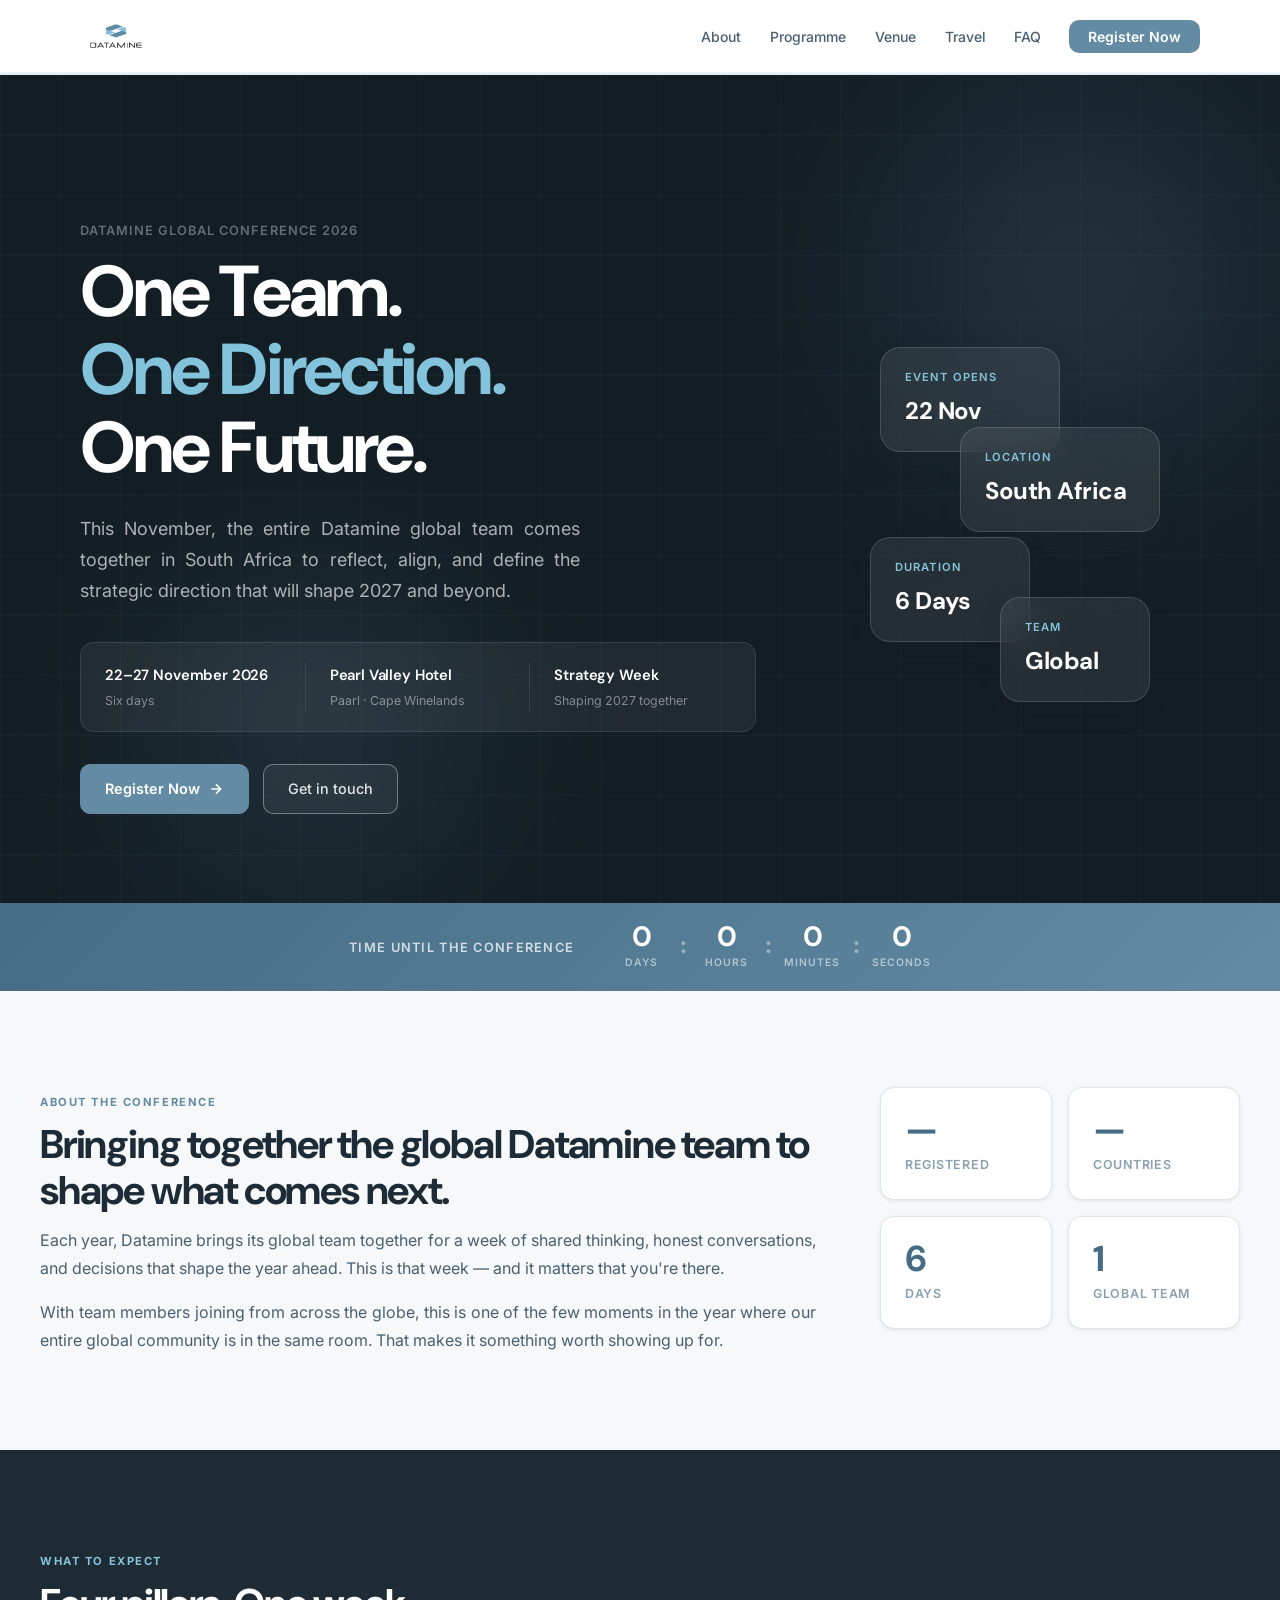
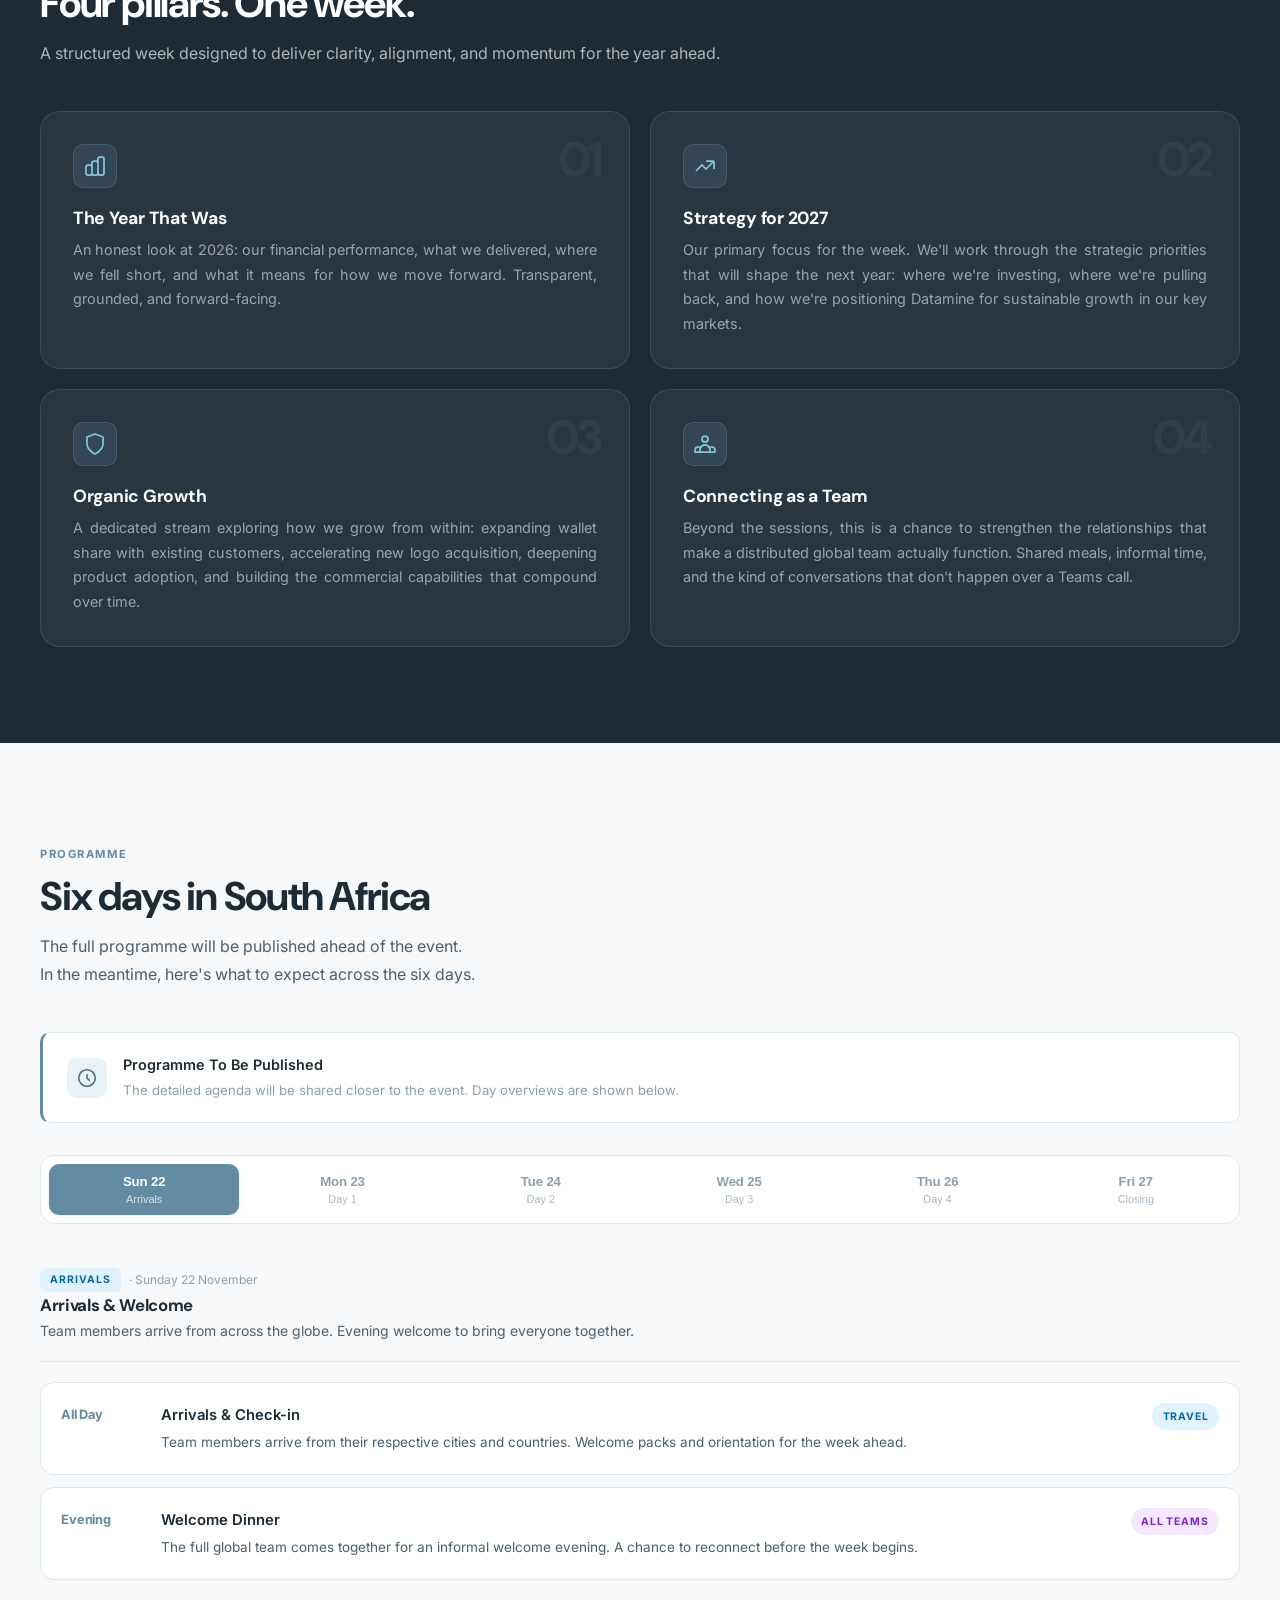
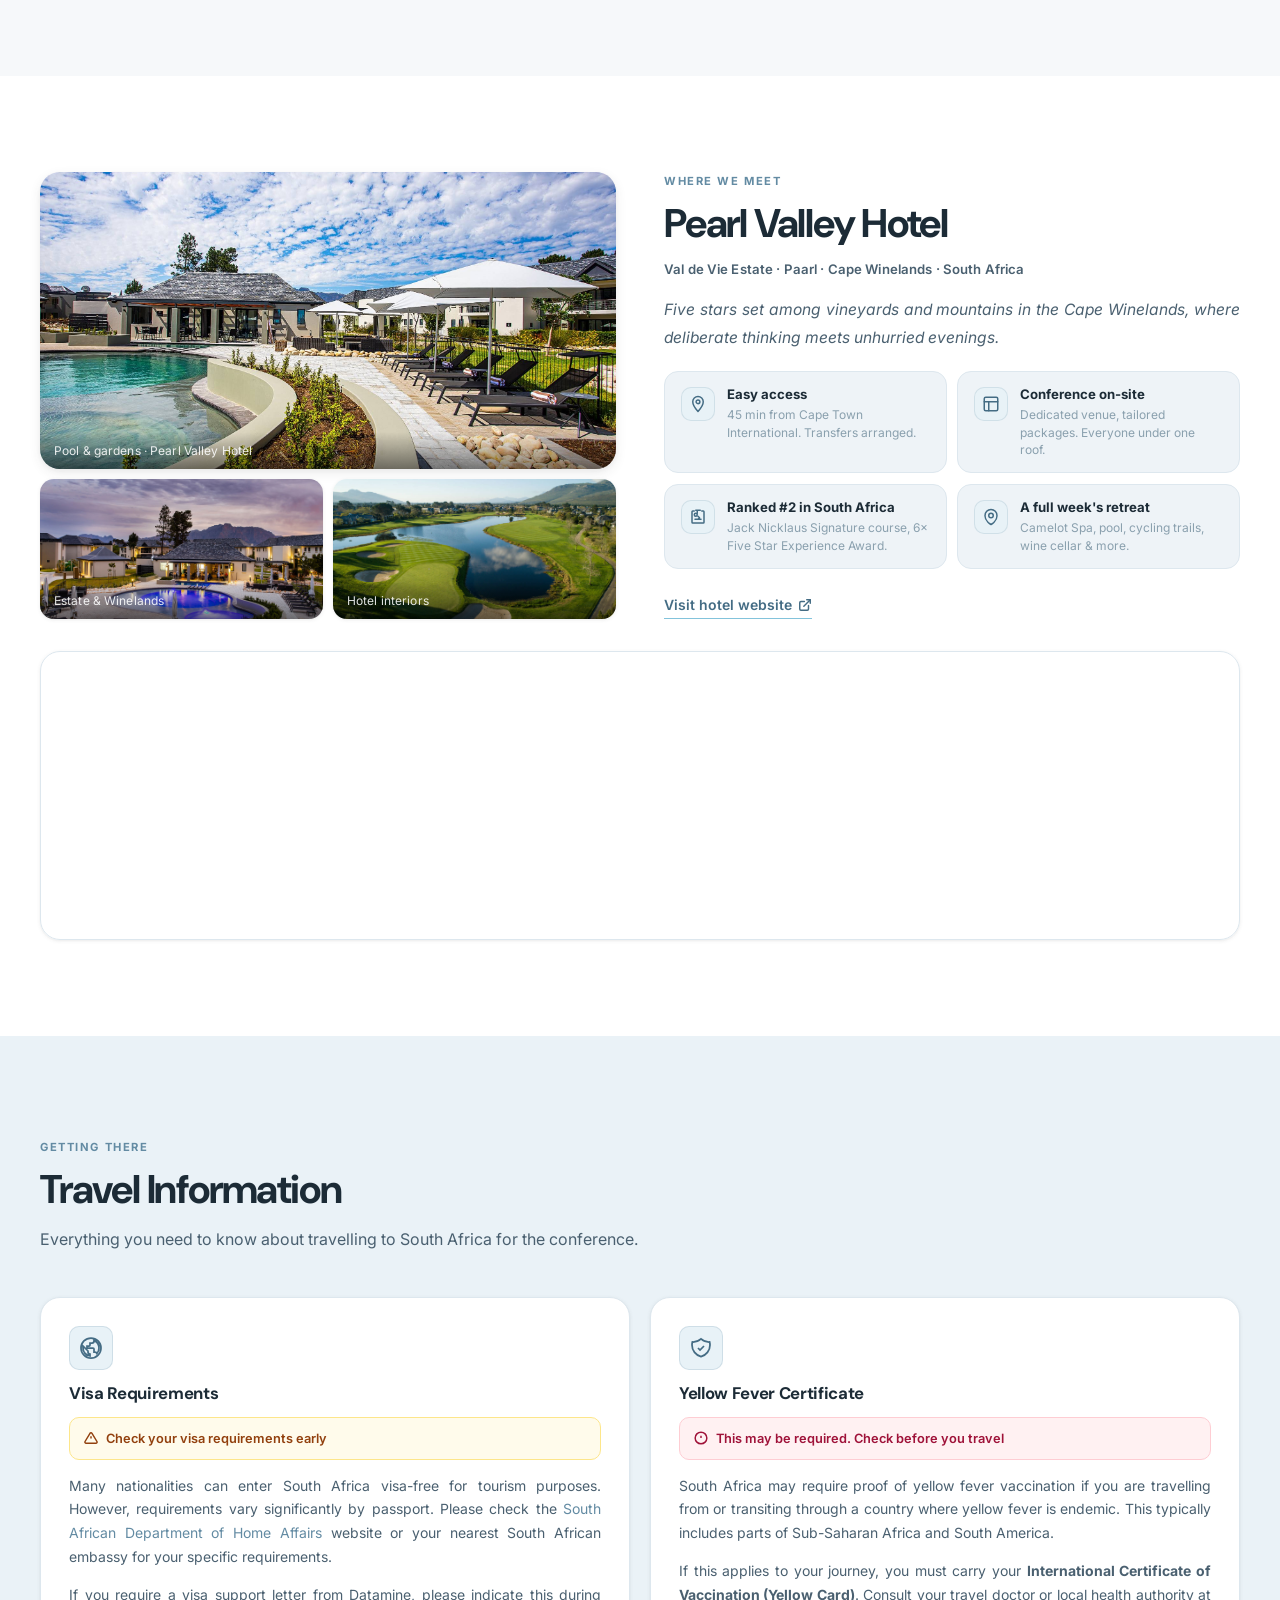
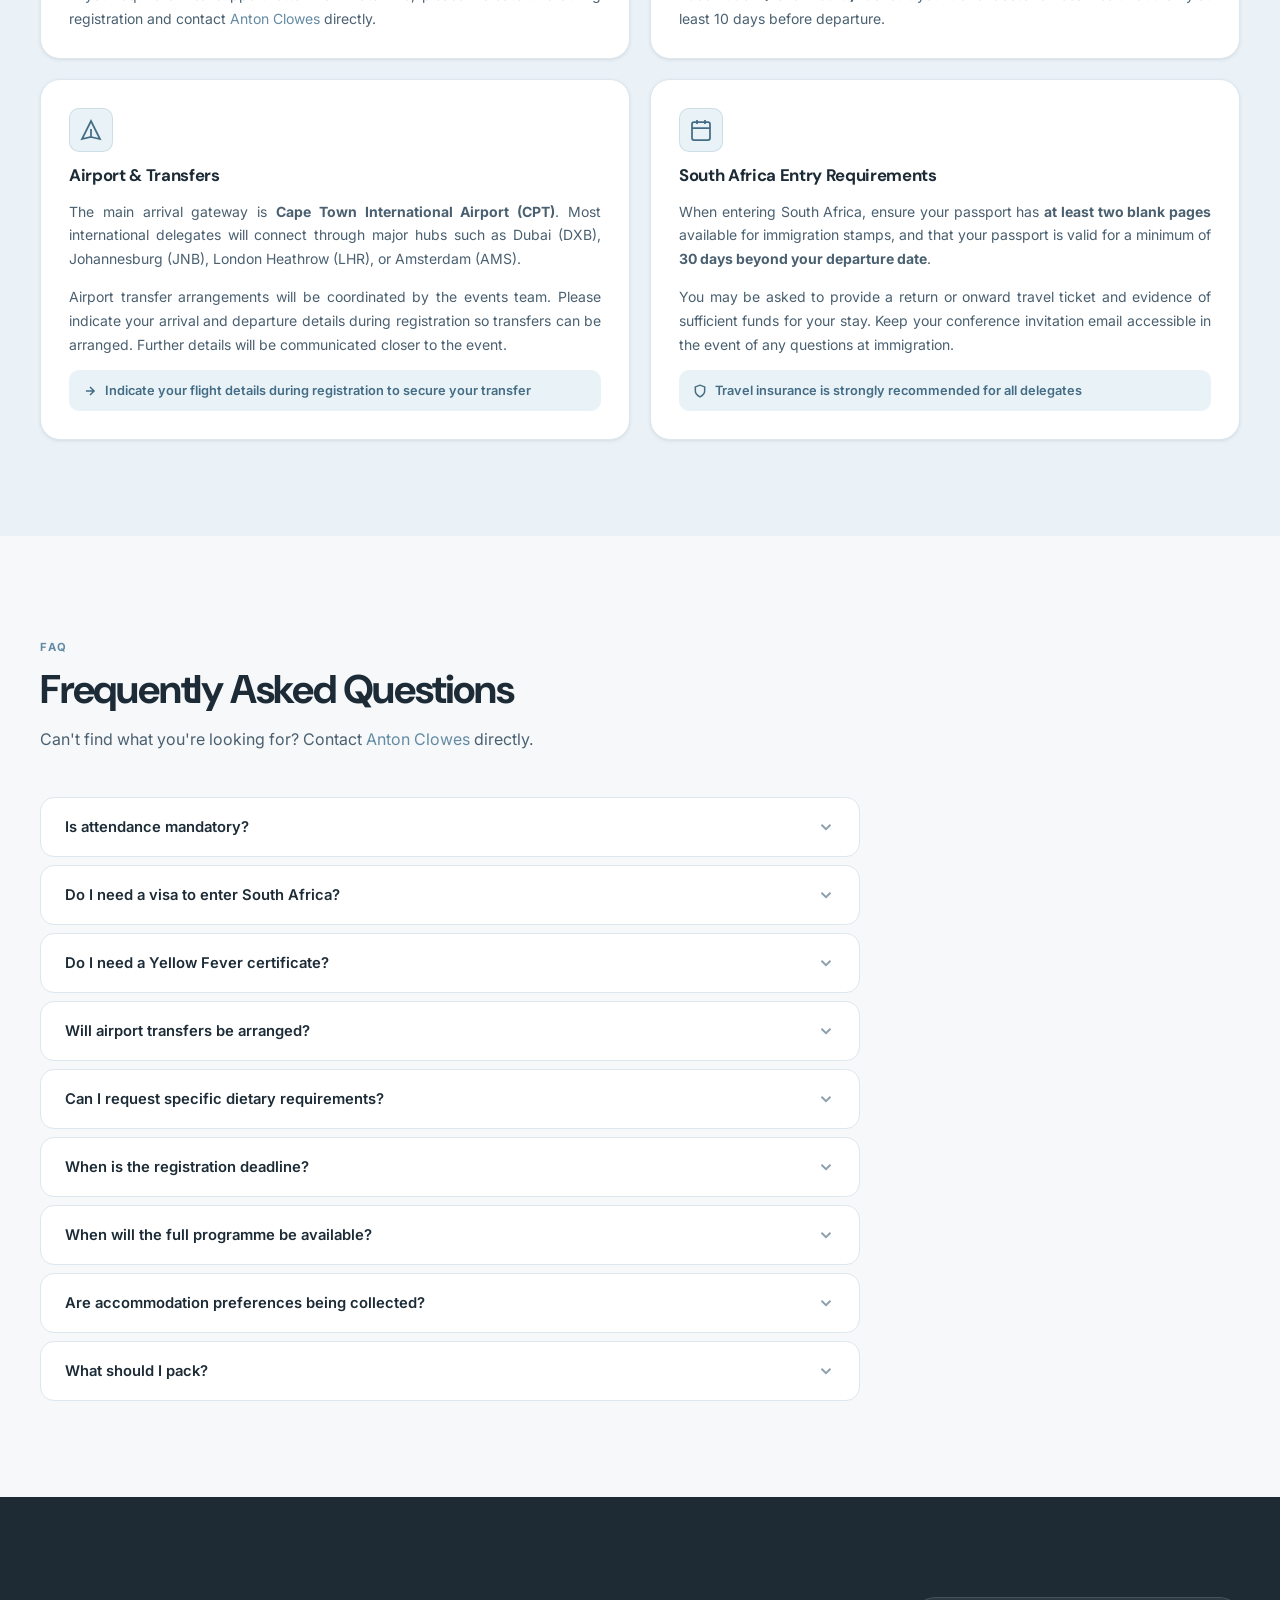
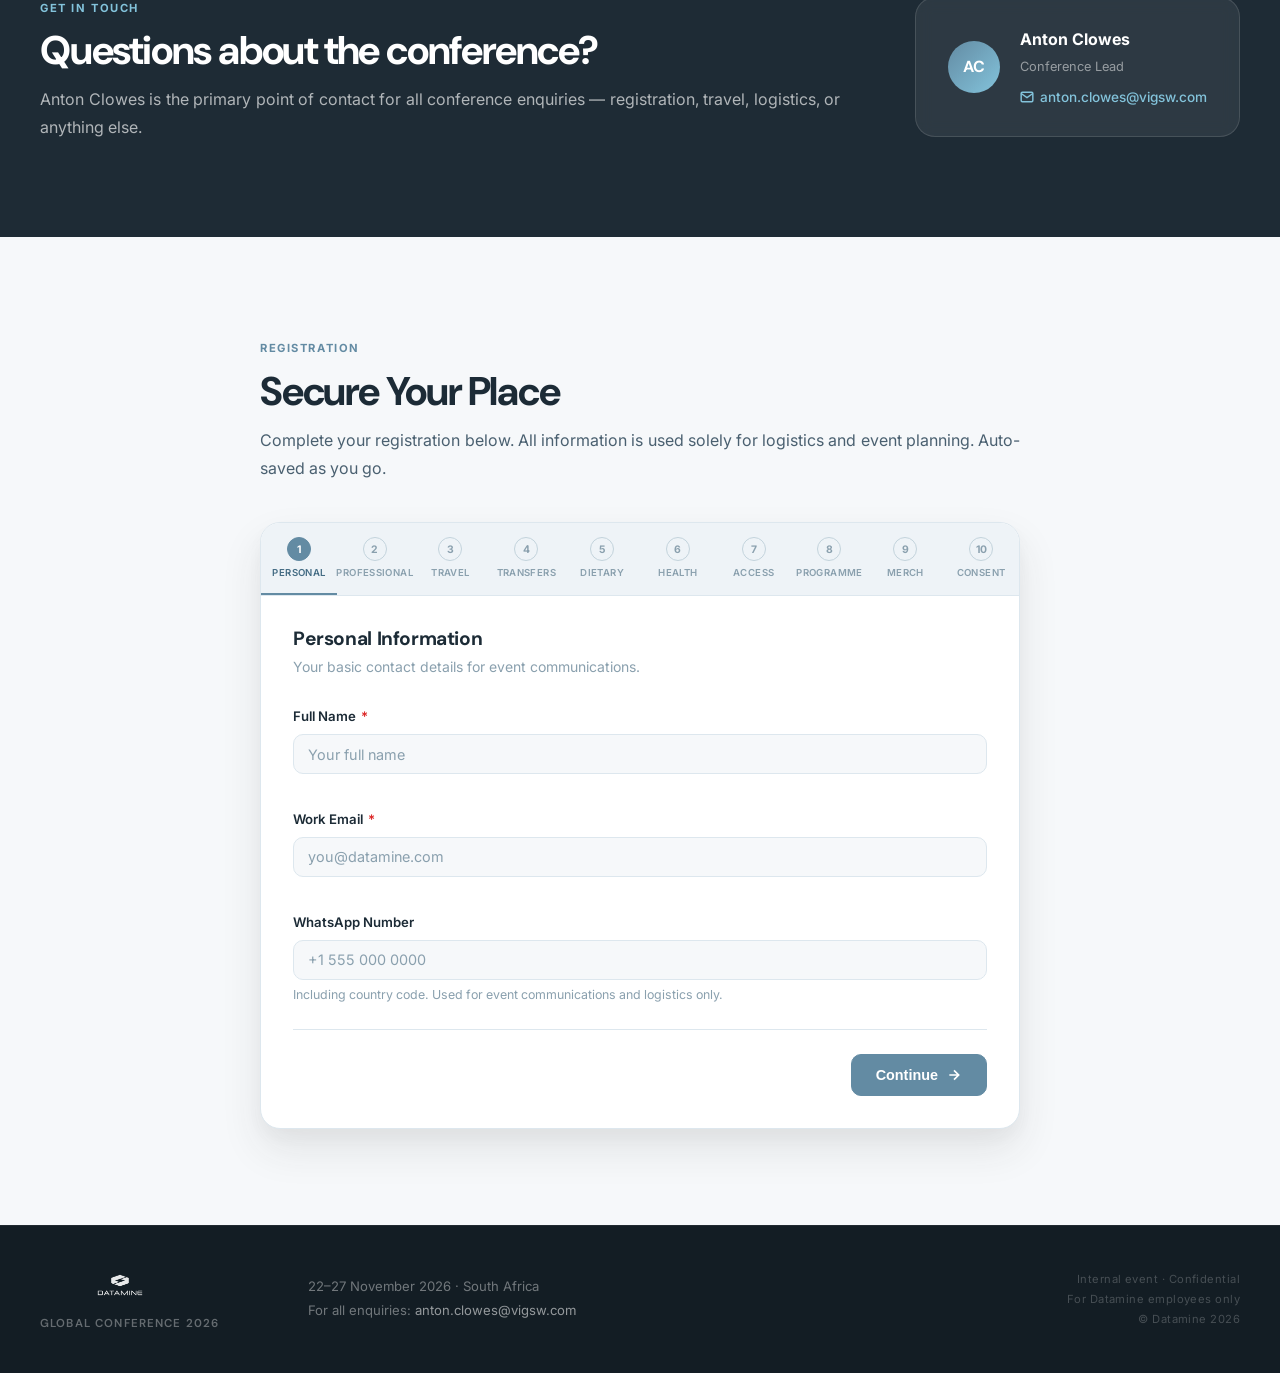
==== index.html @ 6d63bd76 "Update index.html removendo a escrita South Africa do card" ====
<!DOCTYPE html>
<html lang="en">
<head>
  <meta charset="UTF-8">
  <meta name="viewport" content="width=device-width, initial-scale=1.0">
  <meta name="robots" content="noindex, nofollow">
  <meta name="description" content="Datamine Global Conference 2026 — South Africa. 22–27 November 2026. Bringing together the global Datamine team to shape what comes next.">
  <title>Datamine Global Conference 2026</title>

  <!-- Fonts -->
  <link rel="preconnect" href="https://fonts.googleapis.com">
  <link rel="preconnect" href="https://fonts.gstatic.com" crossorigin>
  <link href="https://fonts.googleapis.com/css2?family=Inter:wght@300;400;500;600;700&family=DM+Sans:ital,opsz,wght@0,9..40,300;0,9..40,400;0,9..40,500;0,9..40,600;0,9..40,700;1,9..40,400;1,9..40,700&display=swap" rel="stylesheet">

  <link rel="stylesheet" href="css/styles.css">
</head>
<body>

<!-- ============================================================
     NAVIGATION
     ============================================================ -->
<nav id="main-nav" role="navigation" aria-label="Main navigation">
  <div class="nav-inner">
    <a class="nav-logo" href="#" aria-label="Datamine Global Conference 2026 home">
      <img
        src="images/Datamine-logo.png"
        alt="Datamine"
        class="nav-logo-image"
        onerror="this.src='https://raw.githubusercontent.com/dataminesoftware/datamine-conference/main/images/Datamine-logo.png'; this.onerror=function(){this.style.display='none'; this.nextElementSibling.style.display='flex';};"
      >
      <span class="nav-logo-fallback" aria-hidden="true" style="display:none">Datamine</span>
    </a>

    <button class="nav-mobile-toggle" id="nav-toggle" aria-expanded="false" aria-controls="nav-menu" aria-label="Toggle navigation">
      <span></span><span></span><span></span>
    </button>

    <ul class="nav-links" id="nav-menu" role="list">
      <li><a href="#about" class="nav-link">About</a></li>
      <li><a href="#programme" class="nav-link">Programme</a></li>
      <li><a href="#venue" class="nav-link">Venue</a></li>
      <li><a href="#travel" class="nav-link">Travel</a></li>
      <li><a href="#faq" class="nav-link">FAQ</a></li>
      <li><a href="#register" class="nav-link nav-cta">Register Now</a></li>
    </ul>
  </div>
  <div class="nav-progress" id="nav-progress" aria-hidden="true">
    <div class="nav-progress-bar" id="nav-progress-bar"></div>
  </div>
</nav>


<!-- ============================================================
     HERO
     ============================================================ -->
<section class="hero" aria-labelledby="hero-heading">
  <div class="hero-bg" aria-hidden="true">
    <div class="hero-bg-orb hero-bg-orb-1"></div>
    <div class="hero-bg-orb hero-bg-orb-2"></div>
    <div class="hero-bg-grid" aria-hidden="true"></div>
  </div>

  <div class="hero-inner">
    <div class="hero-content">

      <p class="hero-event-name">Datamine Global Conference 2026</p>

      <h1 id="hero-heading">
        <span class="hero-line-1">One Team.</span>
        <span class="hero-line-2">One Direction.</span>
        <span class="hero-line-3">One Future.</span>
      </h1>

      <p class="hero-sub">This November, the entire Datamine global team comes together in South Africa to reflect, align, and define the strategic direction that will shape 2027 and beyond.</p>

      <div class="hero-meta" role="list" aria-label="Event details">
        <div class="hero-meta-item" role="listitem">
          <strong>22–27 November 2026</strong>
          <span>Six days</span>
        </div>
        <div class="hero-meta-item" role="listitem">
          <strong>Pearl Valley Hotel</strong>
          <span>Paarl · Cape Winelands</span>
        </div>
        <div class="hero-meta-item" role="listitem">
          <strong>Strategy Week</strong>
          <span>Shaping 2027 together</span>
        </div>
      </div>

      <div class="hero-ctas">
        <a href="#register" class="btn-primary">
          Register Now
          <svg width="16" height="16" viewBox="0 0 24 24" fill="none" stroke="currentColor" stroke-width="2.5" aria-hidden="true"><path d="M5 12h14M12 5l7 7-7 7"/></svg>
        </a>
        <a href="mailto:anton.clowes@vigsw.com?subject=Datamine%20Global%20Conference%202026%20%E2%80%94%20Enquiry" class="btn-secondary">
          Get in touch
        </a>
      </div>
    </div>

    <div class="hero-visual" aria-hidden="true">
      <div class="hero-card-stack">
        <div class="hero-card hero-card-1">
          <span class="hero-card-label">Event opens</span>
          <strong>22 Nov</strong>
        </div>
        <div class="hero-card hero-card-2">
          <span class="hero-card-label">Location</span>
          <strong>South Africa</strong>
        </div>
        <div class="hero-card hero-card-3">
          <span class="hero-card-label">Duration</span>
          <strong>6 Days</strong>
        </div>
        <div class="hero-card hero-card-4">
          <span class="hero-card-label">Team</span>
          <strong>Global</strong>
        </div>
      </div>
    </div>
  </div>
</section>


<!-- ============================================================
     COUNTDOWN
     ============================================================ -->
<div class="countdown-bar" aria-label="Countdown to conference">
  <div class="countdown-inner">
    <span class="countdown-label">Time until the Conference</span>
    <div class="countdown-units" role="timer" aria-live="off">
      <div class="countdown-unit">
        <span class="countdown-num" id="cd-days" aria-label="days">--</span>
        <span class="countdown-name">Days</span>
      </div>
      <span class="countdown-sep" aria-hidden="true">:</span>
      <div class="countdown-unit">
        <span class="countdown-num" id="cd-hours" aria-label="hours">--</span>
        <span class="countdown-name">Hours</span>
      </div>
      <span class="countdown-sep" aria-hidden="true">:</span>
      <div class="countdown-unit">
        <span class="countdown-num" id="cd-mins" aria-label="minutes">--</span>
        <span class="countdown-name">Minutes</span>
      </div>
      <span class="countdown-sep" aria-hidden="true">:</span>
      <div class="countdown-unit">
        <span class="countdown-num" id="cd-secs" aria-label="seconds">--</span>
        <span class="countdown-name">Seconds</span>
      </div>
    </div>
  </div>
</div>


<!-- ============================================================
     ABOUT
     ============================================================ -->
<section id="about" aria-labelledby="about-heading">
  <div class="section-inner">
    <div class="about-grid">
      <div class="about-lead">
        <p class="section-eyebrow">About the Conference</p>
        <h2 id="about-heading" class="section-title">Bringing together the global Datamine team to shape what comes next.</h2>
        <p class="section-sub">Each year, Datamine brings its global team together for a week of shared thinking, honest conversations, and decisions that shape the year ahead. This is that week — and it matters that you're there.</p>
        <p class="section-sub" style="margin-top:1rem">With team members joining from across the globe, this is one of the few moments in the year where our entire global community is in the same room. That makes it something worth showing up for.</p>
      </div>
      <div class="about-stats" role="list">
        <div class="about-stat-card" role="listitem">
          <span class="about-stat-num" id="stat-confirmed">—</span>
          <span class="about-stat-label">Registered</span>
        </div>
        <div class="about-stat-card" role="listitem">
          <span class="about-stat-num" id="stat-countries">—</span>
          <span class="about-stat-label">Countries</span>
        </div>
        <div class="about-stat-card" role="listitem">
          <span class="about-stat-num">6</span>
          <span class="about-stat-label">Days</span>
        </div>
        <div class="about-stat-card" role="listitem">
          <span class="about-stat-num">1</span>
          <span class="about-stat-label">Global Team</span>
        </div>
      </div>
    </div>
  </div>
</section>


<!-- ============================================================
     WHAT TO EXPECT — FOUR PILLARS
     ============================================================ -->
<section id="pillars" class="section-dark" aria-labelledby="pillars-heading">
  <div class="section-inner">
    <div class="section-header">
      <p class="section-eyebrow section-eyebrow-light">What to Expect</p>
      <h2 id="pillars-heading" class="section-title section-title-light">Four pillars. One week.</h2>
      <p class="section-sub section-sub-light">A structured week designed to deliver clarity, alignment, and momentum for the year ahead.</p>
    </div>

    <div class="pillars-grid" role="list">

      <div class="pillar-card" role="listitem">
        <div class="pillar-number" aria-hidden="true">01</div>
        <div class="pillar-icon" aria-hidden="true">
          <svg width="24" height="24" viewBox="0 0 24 24" fill="none" stroke="currentColor" stroke-width="1.75"><path d="M9 19v-6a2 2 0 00-2-2H5a2 2 0 00-2 2v6a2 2 0 002 2h2a2 2 0 002-2zm0 0V9a2 2 0 012-2h2a2 2 0 012 2v10m-6 0a2 2 0 002 2h2a2 2 0 002-2m0 0V5a2 2 0 012-2h2a2 2 0 012 2v14a2 2 0 01-2 2h-2a2 2 0 01-2-2z"/></svg>
        </div>
        <h3>The Year That Was</h3>
        <p>An honest look at 2026: our financial performance, what we delivered, where we fell short, and what it means for how we move forward. Transparent, grounded, and forward-facing.</p>
      </div>

      <div class="pillar-card" role="listitem">
        <div class="pillar-number" aria-hidden="true">02</div>
        <div class="pillar-icon" aria-hidden="true">
          <svg width="24" height="24" viewBox="0 0 24 24" fill="none" stroke="currentColor" stroke-width="1.75"><path d="M13 7h8m0 0v8m0-8l-8 8-4-4-6 6"/></svg>
        </div>
        <h3>Strategy for 2027</h3>
        <p>Our primary focus for the week. We'll work through the strategic priorities that will shape the next year: where we're investing, where we're pulling back, and how we're positioning Datamine for sustainable growth in our key markets.</p>
      </div>

      <div class="pillar-card" role="listitem">
        <div class="pillar-number" aria-hidden="true">03</div>
        <div class="pillar-icon" aria-hidden="true">
          <svg width="24" height="24" viewBox="0 0 24 24" fill="none" stroke="currentColor" stroke-width="1.75"><path d="M12 22s8-4 8-10V5l-8-3-8 3v7c0 6 8 10 8 10z"/></svg>
        </div>
        <h3>Organic Growth</h3>
        <p>A dedicated stream exploring how we grow from within: expanding wallet share with existing customers, accelerating new logo acquisition, deepening product adoption, and building the commercial capabilities that compound over time.</p>
      </div>

      <div class="pillar-card" role="listitem">
        <div class="pillar-number" aria-hidden="true">04</div>
        <div class="pillar-icon" aria-hidden="true">
          <svg width="24" height="24" viewBox="0 0 24 24" fill="none" stroke="currentColor" stroke-width="1.75"><path d="M17 20h5v-2a3 3 0 00-5.356-1.857M17 20H7m10 0v-2c0-.656-.126-1.283-.356-1.857M7 20H2v-2a3 3 0 015.356-1.857M7 20v-2c0-.656.126-1.283.356-1.857m0 0a5.002 5.002 0 019.288 0M15 7a3 3 0 11-6 0 3 3 0 016 0z"/></svg>
        </div>
        <h3>Connecting as a Team</h3>
        <p>Beyond the sessions, this is a chance to strengthen the relationships that make a distributed global team actually function. Shared meals, informal time, and the kind of conversations that don't happen over a Teams call.</p>
      </div>

    </div>
  </div>
</section>


<!-- ============================================================
     PROGRAMME
     ============================================================ -->
<section id="programme" aria-labelledby="programme-heading">
  <div class="section-inner">
    <div class="section-header">
      <p class="section-eyebrow">Programme</p>
      <h2 id="programme-heading" class="section-title">Six days in South Africa</h2>
      <p class="section-sub">
The full programme will be published ahead of the event.<br>
In the meantime, here's what to expect across the six days.
</p>
    </div>

    <div class="programme-tbd-banner" role="note" aria-label="Programme status">
      <div class="programme-tbd-icon" aria-hidden="true">
        <svg width="22" height="22" viewBox="0 0 24 24" fill="none" stroke="currentColor" stroke-width="1.75"><path d="M12 8v4l3 3m6-3a9 9 0 11-18 0 9 9 0 0118 0z"/></svg>
      </div>
      <div class="programme-tbd-text">
        <strong>Programme To Be Published</strong>
        <span>The detailed agenda will be shared closer to the event. Day overviews are shown below.</span>
      </div>
    </div>

    <div class="day-tabs" role="tablist" aria-label="Conference days">
      <button class="day-tab active" role="tab" aria-selected="true" aria-controls="day-sun" id="tab-sun" onclick="showDay(event,'sun')">
        <span class="tab-date">Sun 22</span>
        <span class="tab-theme">Arrivals</span>
      </button>
      <button class="day-tab" role="tab" aria-selected="false" aria-controls="day-mon" id="tab-mon" onclick="showDay(event,'mon')">
        <span class="tab-date">Mon 23</span>
        <span class="tab-theme">Day 1</span>
      </button>
      <button class="day-tab" role="tab" aria-selected="false" aria-controls="day-tue" id="tab-tue" onclick="showDay(event,'tue')">
        <span class="tab-date">Tue 24</span>
        <span class="tab-theme">Day 2</span>
      </button>
      <button class="day-tab" role="tab" aria-selected="false" aria-controls="day-wed" id="tab-wed" onclick="showDay(event,'wed')">
        <span class="tab-date">Wed 25</span>
        <span class="tab-theme">Day 3</span>
      </button>
      <button class="day-tab" role="tab" aria-selected="false" aria-controls="day-thu" id="tab-thu" onclick="showDay(event,'thu')">
        <span class="tab-date">Thu 26</span>
        <span class="tab-theme">Day 4</span>
      </button>
      <button class="day-tab" role="tab" aria-selected="false" aria-controls="day-fri" id="tab-fri" onclick="showDay(event,'fri')">
        <span class="tab-date">Fri 27</span>
        <span class="tab-theme">Closing</span>
      </button>
    </div>

    <div id="day-sun" class="day-content active" role="tabpanel" aria-labelledby="tab-sun">
      <div class="day-header">
        <div class="day-header-meta">
          <span class="day-badge day-badge-arrivals">Arrivals</span>
          <span class="day-header-date">· Sunday 22 November</span>
        </div>
        <h3>Arrivals &amp; Welcome</h3>
        <p>Team members arrive from across the globe. Evening welcome to bring everyone together.</p>
      </div>
      <div class="day-placeholder">
        <div class="day-placeholder-item">
          <span class="day-placeholder-time">All Day</span>
          <div class="day-placeholder-content">
            <strong>Arrivals &amp; Check-in</strong>
            <p>Team members arrive from their respective cities and countries. Welcome packs and orientation for the week ahead.</p>
          </div>
          <span class="session-tag tag-logistics">Travel</span>
        </div>
        <div class="day-placeholder-item">
          <span class="day-placeholder-time">Evening</span>
          <div class="day-placeholder-content">
            <strong>Welcome Dinner</strong>
            <p>The full global team comes together for an informal welcome evening. A chance to reconnect before the week begins.</p>
          </div>
          <span class="session-tag tag-social">All Teams</span>
        </div>
      </div>
    </div>

    <div id="day-mon" class="day-content" role="tabpanel" aria-labelledby="tab-mon" hidden>
      <div class="day-header">
        <div class="day-header-meta">
          <span class="day-badge day-badge-programme">Programme</span>
          <span class="day-header-date">· Monday 23 November</span>
        </div>
        <h3>Day 1</h3>
        <p>The conference opens formally. Leadership sets the tone and direction for the week.</p>
      </div>
      <div class="tbd-box">
        <svg width="24" height="24" viewBox="0 0 24 24" fill="none" stroke="currentColor" stroke-width="1.5" aria-hidden="true"><path d="M12 8v4l3 3m6-3a9 9 0 11-18 0 9 9 0 0118 0z"/></svg>
        <p>Programme To Be Published</p>
        <span>The detailed agenda for Day 1 will be shared ahead of the conference.</span>
      </div>
    </div>

    <div id="day-tue" class="day-content" role="tabpanel" aria-labelledby="tab-tue" hidden>
      <div class="day-header">
        <div class="day-header-meta">
          <span class="day-badge day-badge-programme">Programme</span>
          <span class="day-header-date">· Tuesday 24 November</span>
        </div>
        <h3>Day 2</h3>
        <p>Strategic sessions and team working groups. Focused and energised.</p>
      </div>
      <div class="tbd-box">
        <svg width="24" height="24" viewBox="0 0 24 24" fill="none" stroke="currentColor" stroke-width="1.5" aria-hidden="true"><path d="M12 8v4l3 3m6-3a9 9 0 11-18 0 9 9 0 0118 0z"/></svg>
        <p>Programme To Be Published</p>
        <span>The detailed agenda for Day 2 will be shared ahead of the conference.</span>
      </div>
    </div>

    <div id="day-wed" class="day-content" role="tabpanel" aria-labelledby="tab-wed" hidden>
      <div class="day-header">
        <div class="day-header-meta">
          <span class="day-badge day-badge-programme">Programme</span>
          <span class="day-header-date">· Wednesday 25 November</span>
        </div>
        <h3>Day 3</h3>
        <p>Mid-week deep dives and cross-team sessions. Organic growth in focus.</p>
      </div>
      <div class="tbd-box">
        <svg width="24" height="24" viewBox="0 0 24 24" fill="none" stroke="currentColor" stroke-width="1.5" aria-hidden="true"><path d="M12 8v4l3 3m6-3a9 9 0 11-18 0 9 9 0 0118 0z"/></svg>
        <p>Programme To Be Published</p>
        <span>The detailed agenda for Day 3 will be shared ahead of the conference.</span>
      </div>
    </div>

    <div id="day-thu" class="day-content" role="tabpanel" aria-labelledby="tab-thu" hidden>
      <div class="day-header">
        <div class="day-header-meta">
          <span class="day-badge day-badge-programme">Programme</span>
          <span class="day-header-date">· Thursday 26 November</span>
        </div>
        <h3>Day 4</h3>
        <p>Collaborative working sessions. Strategy for 2027 takes shape.</p>
      </div>
      <div class="tbd-box">
        <svg width="24" height="24" viewBox="0 0 24 24" fill="none" stroke="currentColor" stroke-width="1.5" aria-hidden="true"><path d="M12 8v4l3 3m6-3a9 9 0 11-18 0 9 9 0 0118 0z"/></svg>
        <p>Programme To Be Published</p>
        <span>The detailed agenda for Day 4 will be shared ahead of the conference.</span>
      </div>
    </div>

    <div id="day-fri" class="day-content" role="tabpanel" aria-labelledby="tab-fri" hidden>
      <div class="day-header">
        <div class="day-header-meta">
          <span class="day-badge day-badge-closing">Closing</span>
          <span class="day-header-date">· Friday 27 November</span>
        </div>
        <h3>Closing &amp; Departures</h3>
        <p>Closing sessions, reflections, and farewell. The week concludes with clarity and momentum.</p>
      </div>
      <div class="tbd-box">
        <svg width="24" height="24" viewBox="0 0 24 24" fill="none" stroke="currentColor" stroke-width="1.5" aria-hidden="true"><path d="M12 8v4l3 3m6-3a9 9 0 11-18 0 9 9 0 0118 0z"/></svg>
        <p>Programme To Be Published</p>
        <span>The detailed closing agenda and departure logistics will be confirmed ahead of the event.</span>
      </div>
    </div>

  </div>
</section>


<!-- ============================================================
     WHERE WE MEET
     ============================================================ -->
<section id="venue" aria-labelledby="venue-heading">
  <div class="section-inner">
    <div class="venue-layout">

      <!-- Left: Photo grid -->
      <div class="venue-photos">
        <div class="venue-photo-main">
          <img
            src="images/New-pool-at-Pearl-Valley-Hotel-by-Mantis.jpg"
            alt="Pool and gardens at Pearl Valley Hotel"
            onerror="this.src='https://raw.githubusercontent.com/dataminesoftware/datamine-conference/main/images/New-pool-at-Pearl-Valley-Hotel-by-Mantis.jpg'; this.onerror=function(){this.style.background='var(--bg-subtle)';this.removeAttribute('src');};"
          />
          <div class="venue-photo-caption">Pool &amp; gardens · Pearl Valley Hotel</div>
        </div>
        <div class="venue-photo-thumbs">
          <div class="venue-photo-thumb">
            <img
              src="images/14g.jpg"
              alt="Val de Vie Estate vineyards and mountains"
              onerror="this.src='https://raw.githubusercontent.com/dataminesoftware/datamine-conference/main/images/14g.jpg'; this.onerror=function(){this.style.background='var(--bg-subtle)';this.removeAttribute('src');};"
            />
            <div class="venue-photo-caption">Estate &amp; Winelands</div>
          </div>
          <div class="venue-photo-thumb">
            <img
              src="images/pearl-valley-hotel-by-mantis_116825_1280-1280-70-0-0-0.jpg"
              alt="Pearl Valley Hotel interior"
              onerror="this.src='https://raw.githubusercontent.com/dataminesoftware/datamine-conference/main/images/pearl-valley-hotel-by-mantis_116825_1280-1280-70-0-0-0.jpg'; this.onerror=function(){this.style.background='var(--bg-subtle)';this.removeAttribute('src');};"
            />
            <div class="venue-photo-caption">Hotel interiors</div>
          </div>
        </div>
      </div>

      <!-- Right: Info -->
      <div class="venue-info">
        <p class="section-eyebrow">Where We Meet</p>
        <h2 id="venue-heading" class="section-title">Pearl Valley Hotel</h2>
        <p class="venue-address">Val de Vie Estate · Paarl · Cape Winelands · South Africa</p>

        <p class="venue-desc">Five stars set among vineyards and mountains in the Cape Winelands, where deliberate thinking meets unhurried evenings.</p>

        <div class="venue-stat-grid">
          <div class="venue-stat">
            <div class="venue-stat-icon" aria-hidden="true">
              <svg width="18" height="18" viewBox="0 0 24 24" fill="none" stroke="currentColor" stroke-width="2" stroke-linecap="round" stroke-linejoin="round"><path d="M12 2C8.13 2 5 5.13 5 9c0 5.25 7 13 7 13s7-7.75 7-13c0-3.87-3.13-7-7-7zm0 9.5a2.5 2.5 0 1 1 0-5 2.5 2.5 0 0 1 0 5z"/></svg>
            </div>
            <div>
              <div class="venue-stat-title">Easy access</div>
              <div class="venue-stat-sub">45 min from Cape Town International. Transfers arranged.</div>
            </div>
          </div>
          <div class="venue-stat">
            <div class="venue-stat-icon" aria-hidden="true">
              <svg width="18" height="18" viewBox="0 0 24 24" fill="none" stroke="currentColor" stroke-width="2" stroke-linecap="round" stroke-linejoin="round"><rect x="3" y="3" width="18" height="18" rx="2"/><path d="M3 9h18M9 21V9"/></svg>
            </div>
            <div>
              <div class="venue-stat-title">Conference on-site</div>
              <div class="venue-stat-sub">Dedicated venue, tailored packages. Everyone under one roof.</div>
            </div>
          </div>
          <div class="venue-stat">
            <div class="venue-stat-icon" aria-hidden="true">
              <svg width="18" height="18" viewBox="0 0 24 24" fill="none" stroke="currentColor" stroke-width="2" stroke-linecap="round" stroke-linejoin="round"><circle cx="9" cy="9" r="2"/><path d="M17 4h2a1 1 0 0 1 1 1v14a1 1 0 0 1-1 1H5a1 1 0 0 1-1-1V5a1 1 0 0 1 1-1h2m4-1v4M9 3h6"/><path d="M12 15l2-2-2-2M8 15h8"/></svg>
            </div>
            <div>
              <div class="venue-stat-title">Ranked #2 in South Africa</div>
              <div class="venue-stat-sub">Jack Nicklaus Signature course, 6× Five Star Experience Award.</div>
            </div>
          </div>
          <div class="venue-stat">
            <div class="venue-stat-icon" aria-hidden="true">
              <svg width="18" height="18" viewBox="0 0 24 24" fill="none" stroke="currentColor" stroke-width="2" stroke-linecap="round" stroke-linejoin="round"><path d="M12 22s-8-4.5-8-11.8A8 8 0 0 1 12 2a8 8 0 0 1 8 8.2c0 7.3-8 11.8-8 11.8z"/><circle cx="12" cy="10" r="3"/></svg>
            </div>
            <div>
              <div class="venue-stat-title">A full week's retreat</div>
              <div class="venue-stat-sub">Camelot Spa, pool, cycling trails, wine cellar &amp; more.</div>
            </div>
          </div>
        </div>

        <div class="venue-footer">
          <a href="https://pearlvalleyhotel.com" target="_blank" rel="noopener" class="venue-link">
            Visit hotel website
            <svg width="14" height="14" viewBox="0 0 24 24" fill="none" stroke="currentColor" stroke-width="2.5" stroke-linecap="round" stroke-linejoin="round" aria-hidden="true"><path d="M18 13v6a2 2 0 0 1-2 2H5a2 2 0 0 1-2-2V8a2 2 0 0 1 2-2h6"/><polyline points="15 3 21 3 21 9"/><line x1="10" y1="14" x2="21" y2="3"/></svg>
          </a>
        </div>
      </div>

    </div>

    <!-- Map embed — Pearl Valley Hotel (-33.8222616, 18.9863186) -->
    <div class="venue-map-wrap">
      <iframe
        title="Pearl Valley Hotel location map"
        src="https://www.google.com/maps/embed?pb=!1m18!1m12!1m3!1d3309.854!2d18.9837437!3d-33.8222616!2m3!1f0!2f0!3f0!3m2!1i1024!2i768!4f13.1!3m3!1m2!1s0x1dcdaf5cbe05008f%3A0x77bf8922a60df7c9!2sPearl%20Valley%20Hotel!5e0!3m2!1sen!2sza!4v1718150000000!5m2!1sen!2sza"
        width="100%"
        height="280"
        style="border:0;"
        allowfullscreen=""
        loading="lazy"
        referrerpolicy="no-referrer-when-downgrade"
      ></iframe>
    </div>

  </div>
</section>


<!-- ============================================================
     TRAVEL INFORMATION
     ============================================================ -->
<section id="travel" class="section-tinted" aria-labelledby="travel-heading">
  <div class="section-inner">
    <div class="section-header">
      <p class="section-eyebrow">Getting There</p>
      <h2 id="travel-heading" class="section-title">Travel Information</h2>
      <p class="section-sub">Everything you need to know about travelling to South Africa for the conference.</p>
    </div>

    <div class="travel-grid" role="list">

      <div class="travel-card" role="listitem">
        <div class="travel-card-icon" aria-hidden="true">
          <svg width="24" height="24" viewBox="0 0 24 24" fill="none" stroke="currentColor" stroke-width="1.75"><path d="M12 2C6.48 2 2 6.48 2 12s4.48 10 10 10 10-4.48 10-10S17.52 2 12 2zm-1 17.93c-3.95-.49-7-3.85-7-7.93 0-.62.08-1.21.21-1.79L9 15v1c0 1.1.9 2 2 2v1.93zm6.9-2.54c-.26-.81-1-1.39-1.9-1.39h-1v-3c0-.55-.45-1-1-1H8v-2h2c.55 0 1-.45 1-1V7h2c1.1 0 2-.9 2-2v-.41c2.93 1.19 5 4.06 5 7.41 0 2.08-.8 3.97-2.1 5.39z"/></svg>
        </div>
        <h3>Visa Requirements</h3>
        <div class="travel-card-notice travel-card-notice-warning">
          <svg width="14" height="14" viewBox="0 0 24 24" fill="none" stroke="currentColor" stroke-width="2.5" aria-hidden="true"><path d="M10.29 3.86L1.82 18a2 2 0 001.71 3h16.94a2 2 0 001.71-3L13.71 3.86a2 2 0 00-3.42 0z"/><line x1="12" y1="9" x2="12" y2="13"/><line x1="12" y1="17" x2="12.01" y2="17"/></svg>
          Check your visa requirements early
        </div>
        <p>Many nationalities can enter South Africa visa-free for tourism purposes. However, requirements vary significantly by passport. Please check the <a href="https://www.dha.gov.za" target="_blank" rel="noopener">South African Department of Home Affairs</a> website or your nearest South African embassy for your specific requirements.</p>
        <p>If you require a visa support letter from Datamine, please indicate this during registration and contact <a href="mailto:anton.clowes@vigsw.com">Anton Clowes</a> directly.</p>
      </div>

      <div class="travel-card" role="listitem">
        <div class="travel-card-icon" aria-hidden="true">
          <svg width="24" height="24" viewBox="0 0 24 24" fill="none" stroke="currentColor" stroke-width="1.75"><path d="M9 12l2 2 4-4m5.618-4.016A11.955 11.955 0 0112 2.944a11.955 11.955 0 01-8.618 3.04A12.02 12.02 0 003 9c0 5.591 3.824 10.29 9 11.622 5.176-1.332 9-6.03 9-11.622 0-1.042-.133-2.052-.382-3.016z"/></svg>
        </div>
        <h3>Yellow Fever Certificate</h3>
        <div class="travel-card-notice travel-card-notice-important">
          <svg width="14" height="14" viewBox="0 0 24 24" fill="none" stroke="currentColor" stroke-width="2.5" aria-hidden="true"><circle cx="12" cy="12" r="10"/><line x1="12" y1="8" x2="12" y2="12"/><line x1="12" y1="16" x2="12.01" y2="16"/></svg>
          This may be required. Check before you travel
        </div>
        <p>South Africa may require proof of yellow fever vaccination if you are travelling from or transiting through a country where yellow fever is endemic. This typically includes parts of Sub-Saharan Africa and South America.</p>
        <p>If this applies to your journey, you must carry your <strong>International Certificate of Vaccination (Yellow Card)</strong>. Consult your travel doctor or local health authority at least 10 days before departure.</p>
      </div>

      <div class="travel-card" role="listitem">
        <div class="travel-card-icon" aria-hidden="true">
          <svg width="24" height="24" viewBox="0 0 24 24" fill="none" stroke="currentColor" stroke-width="1.75"><path d="M12 19l9 2-9-18-9 18 9-2zm0 0v-8"/></svg>
        </div>
        <h3>Airport &amp; Transfers</h3>
        <p>The main arrival gateway is <strong>Cape Town International Airport (CPT)</strong>. Most international delegates will connect through major hubs such as Dubai (DXB), Johannesburg (JNB), London Heathrow (LHR), or Amsterdam (AMS).</p>
        <p>Airport transfer arrangements will be coordinated by the events team. Please indicate your arrival and departure details during registration so transfers can be arranged. Further details will be communicated closer to the event.</p>
        <div class="travel-card-highlight">
          <svg width="14" height="14" viewBox="0 0 24 24" fill="none" stroke="currentColor" stroke-width="2.5" aria-hidden="true"><path d="M5 12h14M12 5l7 7-7 7"/></svg>
          Indicate your flight details during registration to secure your transfer
        </div>
      </div>

      <div class="travel-card" role="listitem">
        <div class="travel-card-icon" aria-hidden="true">
          <svg width="24" height="24" viewBox="0 0 24 24" fill="none" stroke="currentColor" stroke-width="1.75"><rect x="3" y="4" width="18" height="18" rx="2"/><path d="M16 2v4M8 2v4M3 10h18"/></svg>
        </div>
        <h3>South Africa Entry Requirements</h3>
        <p>When entering South Africa, ensure your passport has <strong>at least two blank pages</strong> available for immigration stamps, and that your passport is valid for a minimum of <strong>30 days beyond your departure date</strong>.</p>
        <p>You may be asked to provide a return or onward travel ticket and evidence of sufficient funds for your stay. Keep your conference invitation email accessible in the event of any questions at immigration.</p>
        <div class="travel-card-highlight">
          <svg width="14" height="14" viewBox="0 0 24 24" fill="none" stroke="currentColor" stroke-width="2.5" aria-hidden="true"><path d="M12 22s8-4 8-10V5l-8-3-8 3v7c0 6 8 10 8 10z"/></svg>
          Travel insurance is strongly recommended for all delegates
        </div>
      </div>

    </div>
  </div>
</section>


<!-- ============================================================
     FAQ
     ============================================================ -->
<section id="faq" aria-labelledby="faq-heading">
  <div class="section-inner">
    <div class="section-header">
      <p class="section-eyebrow">FAQ</p>
      <h2 id="faq-heading" class="section-title">Frequently Asked Questions</h2>
      <p class="section-sub">Can't find what you're looking for? Contact <a href="mailto:anton.clowes@vigsw.com">Anton Clowes</a> directly.</p>
    </div>

    <div class="faq-list" role="list">

      <div class="faq-item" role="listitem">
        <button class="faq-question" aria-expanded="false" onclick="toggleFaq(this)">
          Is attendance mandatory?
          <svg class="faq-chevron" width="18" height="18" viewBox="0 0 24 24" fill="none" stroke="currentColor" stroke-width="2.5" aria-hidden="true"><path d="M6 9l6 6 6-6"/></svg>
        </button>
        <div class="faq-answer" hidden>
          <p>If you have received an invitation to the Datamine Global Conference 2026, attendance is expected unless previously discussed and agreed with your manager. This is one of the most significant team events of the year, and the value of the week comes from the full global team being present together. If you have a specific situation that may prevent attendance, please speak with your manager at the earliest opportunity.</p>
        </div>
      </div>

      <div class="faq-item" role="listitem">
        <button class="faq-question" aria-expanded="false" onclick="toggleFaq(this)">
          Do I need a visa to enter South Africa?
          <svg class="faq-chevron" width="18" height="18" viewBox="0 0 24 24" fill="none" stroke="currentColor" stroke-width="2.5" aria-hidden="true"><path d="M6 9l6 6 6-6"/></svg>
        </button>
        <div class="faq-answer" hidden>
          <p>Visa requirements depend on your nationality. Many passports (including most EU, UK, US, Australian, Canadian, and New Zealand passports) allow visa-free entry to South Africa for short stays. However, you must check this independently based on your specific passport and circumstances. Visit the <a href="https://www.dha.gov.za" target="_blank" rel="noopener">South African Department of Home Affairs website</a> or contact your nearest South African embassy or consulate. If you need a visa support letter from Datamine, indicate this during registration and contact Anton Clowes.</p>
        </div>
      </div>

      <div class="faq-item" role="listitem">
        <button class="faq-question" aria-expanded="false" onclick="toggleFaq(this)">
          Do I need a Yellow Fever certificate?
          <svg class="faq-chevron" width="18" height="18" viewBox="0 0 24 24" fill="none" stroke="currentColor" stroke-width="2.5" aria-hidden="true"><path d="M6 9l6 6 6-6"/></svg>
        </button>
        <div class="faq-answer" hidden>
          <p>South Africa requires proof of yellow fever vaccination if you are arriving from or transiting through a country on the yellow fever endemic list. This typically includes parts of Sub-Saharan Africa and Central/South America. If this applies to your routing, you must carry your International Certificate of Vaccination (the "Yellow Card") and it must be valid. Consult your travel doctor or local health authority well in advance of travel, ideally at least 10–14 days before your departure.</p>
        </div>
      </div>

      <div class="faq-item" role="listitem">
        <button class="faq-question" aria-expanded="false" onclick="toggleFaq(this)">
          Will airport transfers be arranged?
          <svg class="faq-chevron" width="18" height="18" viewBox="0 0 24 24" fill="none" stroke="currentColor" stroke-width="2.5" aria-hidden="true"><path d="M6 9l6 6 6-6"/></svg>
        </button>
        <div class="faq-answer" hidden>
          <p>Yes. Airport transfer arrangements will be coordinated by the events team. You will be asked to provide your arrival and departure flight details during registration. The events team will consolidate this information and communicate transfer arrangements closer to the event. If your plans change after registering, please update your details or contact Anton Clowes directly.</p>
        </div>
      </div>

      <div class="faq-item" role="listitem">
        <button class="faq-question" aria-expanded="false" onclick="toggleFaq(this)">
          Can I request specific dietary requirements?
          <svg class="faq-chevron" width="18" height="18" viewBox="0 0 24 24" fill="none" stroke="currentColor" stroke-width="2.5" aria-hidden="true"><path d="M6 9l6 6 6-6"/></svg>
        </button>
        <div class="faq-answer" hidden>
          <p>Yes. The registration form includes a section for dietary requirements, food allergies, and any additional notes for the catering team. Please be as specific as possible. This information will be shared directly with the event catering team to ensure your needs are fully accommodated throughout the week, including all meals and evening events.</p>
        </div>
      </div>

      <div class="faq-item" role="listitem">
        <button class="faq-question" aria-expanded="false" onclick="toggleFaq(this)">
          When is the registration deadline?
          <svg class="faq-chevron" width="18" height="18" viewBox="0 0 24 24" fill="none" stroke="currentColor" stroke-width="2.5" aria-hidden="true"><path d="M6 9l6 6 6-6"/></svg>
        </button>
        <div class="faq-answer" hidden>
          <p>A registration deadline will be communicated by the events team. We strongly encourage all delegates to register as early as possible so that logistics, catering, and transfers can be planned effectively. Early registration also helps the events team identify and resolve any travel challenges (such as visa requirements) with adequate lead time.</p>
        </div>
      </div>

      <div class="faq-item" role="listitem">
        <button class="faq-question" aria-expanded="false" onclick="toggleFaq(this)">
          When will the full programme be available?
          <svg class="faq-chevron" width="18" height="18" viewBox="0 0 24 24" fill="none" stroke="currentColor" stroke-width="2.5" aria-hidden="true"><path d="M6 9l6 6 6-6"/></svg>
        </button>
        <div class="faq-answer" hidden>
          <p>The conference agenda has not yet been finalised. The full programme will be published on this page and communicated to all registered delegates when it is ready. This website will be updated as information becomes available, so please check back regularly. If you have questions about the programme content, contact Anton Clowes.</p>
        </div>
      </div>

      <div class="faq-item" role="listitem">
        <button class="faq-question" aria-expanded="false" onclick="toggleFaq(this)">
          Are accommodation preferences being collected?
          <svg class="faq-chevron" width="18" height="18" viewBox="0 0 24 24" fill="none" stroke="currentColor" stroke-width="2.5" aria-hidden="true"><path d="M6 9l6 6 6-6"/></svg>
        </button>
        <div class="faq-answer" hidden>
          <p>No. Accommodation has been arranged centrally for all delegates and will not be collected through the registration form. Room assignments will be communicated by the events team. Please do not contact the venue directly regarding accommodation.</p>
        </div>
      </div>

      <div class="faq-item" role="listitem">
        <button class="faq-question" aria-expanded="false" onclick="toggleFaq(this)">
          What should I pack?
          <svg class="faq-chevron" width="18" height="18" viewBox="0 0 24 24" fill="none" stroke="currentColor" stroke-width="2.5" aria-hidden="true"><path d="M6 9l6 6 6-6"/></svg>
        </button>
        <div class="faq-answer" hidden>
          <p>South Africa in late November is late spring in the Southern Hemisphere. Expect warm, sunny weather with daytime temperatures typically between 20–28°C. Smart casual attire is appropriate for conference sessions. Evening events may be slightly smarter. Sunscreen and comfortable footwear are recommended. Conference merchandise (t-shirt) will be distributed on arrival, so please indicate your size during registration.</p>
        </div>
      </div>

    </div>
  </div>
</section>


<!-- ============================================================
     CONTACT
     ============================================================ -->
<section id="contact" class="section-dark" aria-labelledby="contact-heading">
  <div class="section-inner">
    <div class="contact-inner">
      <div class="contact-left">
        <p class="section-eyebrow section-eyebrow-light">Get in Touch</p>
        <h2 id="contact-heading" class="section-title section-title-light">Questions about the conference?</h2>
        <p class="section-sub section-sub-light">Anton Clowes is the primary point of contact for all conference enquiries — registration, travel, logistics, or anything else.</p>
      </div>
      <div class="contact-card">
        <div class="contact-card-avatar" aria-hidden="true">AC</div>
        <div class="contact-card-info">
          <strong>Anton Clowes</strong>
          <span>Conference Lead</span>
          <a href="mailto:anton.clowes@vigsw.com" class="contact-card-email">
            <svg width="14" height="14" viewBox="0 0 24 24" fill="none" stroke="currentColor" stroke-width="2.5" aria-hidden="true"><path d="M4 4h16c1.1 0 2 .9 2 2v12c0 1.1-.9 2-2 2H4c-1.1 0-2-.9-2-2V6c0-1.1.9-2 2-2z"/><polyline points="22,6 12,13 2,6"/></svg>
            anton.clowes@vigsw.com
          </a>
        </div>
      </div>
    </div>
  </div>
</section>


<!-- ============================================================
     REGISTRATION
     ============================================================ -->
<section id="register" aria-labelledby="register-heading">
  <div class="section-inner">
    <div class="register-wrap">

      <div class="register-header">
        <p class="section-eyebrow">Registration</p>
        <h2 id="register-heading" class="section-title">Secure Your Place</h2>
        <p class="section-sub">Complete your registration below. All information is used solely for logistics and event planning. Auto-saved as you go.</p>
      </div>

      <div class="reg-form-wrap" id="reg-form-wrap">

        <!-- STEP INDICATOR -->
        <nav class="form-steps" aria-label="Registration form progress">
          <div class="form-step-item active" data-step="1">
            <span class="form-step-dot" aria-hidden="true">1</span>
            <span class="step-label">Personal</span>
          </div>
          <div class="form-step-item" data-step="2">
            <span class="form-step-dot" aria-hidden="true">2</span>
            <span class="step-label">Professional</span>
          </div>
          <div class="form-step-item" data-step="3">
            <span class="form-step-dot" aria-hidden="true">3</span>
            <span class="step-label">Travel</span>
          </div>
          <div class="form-step-item" data-step="4">
            <span class="form-step-dot" aria-hidden="true">4</span>
            <span class="step-label">Transfers</span>
          </div>
          <div class="form-step-item" data-step="5">
            <span class="form-step-dot" aria-hidden="true">5</span>
            <span class="step-label">Dietary</span>
          </div>
          <div class="form-step-item" data-step="6">
            <span class="form-step-dot" aria-hidden="true">6</span>
            <span class="step-label">Health</span>
          </div>
          <div class="form-step-item" data-step="7">
            <span class="form-step-dot" aria-hidden="true">7</span>
            <span class="step-label">Access</span>
          </div>
          <div class="form-step-item" data-step="8">
            <span class="form-step-dot" aria-hidden="true">8</span>
            <span class="step-label">Programme</span>
          </div>
          <div class="form-step-item" data-step="9">
            <span class="form-step-dot" aria-hidden="true">9</span>
            <span class="step-label">Merch</span>
          </div>
          <div class="form-step-item" data-step="10">
            <span class="form-step-dot" aria-hidden="true">10</span>
            <span class="step-label">Consent</span>
          </div>
        </nav>

        <!-- STEP 1: Personal Information -->
        <div id="form-step-1" class="form-step-panel" role="form" aria-labelledby="step1-heading">
          <h3 class="form-step-heading" id="step1-heading">Personal Information</h3>
          <p class="form-step-desc">Your basic contact details for event communications.</p>
          <div class="form-grid">
            <div class="form-group full">
              <label class="form-label" for="f-fullname">Full Name <span class="required" aria-label="required">*</span></label>
              <input class="form-input" type="text" id="f-fullname" name="fullName" placeholder="Your full name" autocomplete="name" required>
              <span class="form-error" id="err-fullname" role="alert"></span>
            </div>
            <div class="form-group full">
              <label class="form-label" for="f-email">Work Email <span class="required" aria-label="required">*</span></label>
              <input class="form-input" type="email" id="f-email" name="email" placeholder="you@datamine.com" autocomplete="email" required>
              <span class="form-error" id="err-email" role="alert"></span>
            </div>
            <div class="form-group full">
              <label class="form-label" for="f-whatsapp">WhatsApp Number</label>
              <input class="form-input" type="tel" id="f-whatsapp" name="whatsappNumber" placeholder="+1 555 000 0000" autocomplete="tel" inputmode="tel" pattern="[+\d\s\-().]{7,20}" oninput="this.value=this.value.replace(/[^\d\s+\-().]/g,'')">
              <span class="form-hint">Including country code. Used for event communications and logistics only.</span>
            </div>
          </div>
          <div class="form-nav">
            <div></div>
            <button type="button" class="btn-primary" onclick="nextStep(1)">
              Continue
              <svg width="16" height="16" viewBox="0 0 24 24" fill="none" stroke="currentColor" stroke-width="2.5" aria-hidden="true"><path d="M5 12h14M12 5l7 7-7 7"/></svg>
            </button>
          </div>
        </div>

        <!-- STEP 2: Professional Information -->
        <div id="form-step-2" class="form-step-panel" role="form" aria-labelledby="step2-heading" hidden>
          <h3 class="form-step-heading" id="step2-heading">Professional Information</h3>
          <p class="form-step-desc">Your role and where you sit in the organisation.</p>
          <div class="form-grid">
            <div class="form-group full">
              <label class="form-label" for="f-jobtitle">Job Title <span class="required" aria-label="required">*</span></label>
              <input class="form-input" type="text" id="f-jobtitle" name="jobTitle" placeholder="e.g. Senior Software Engineer" required>
              <span class="form-error" id="err-jobtitle" role="alert"></span>
            </div>
            <div class="form-group full">
              <label class="form-label" for="f-businessunit">Business Unit / Region <span class="required" aria-label="required">*</span></label>
              <input class="form-input" type="text" id="f-businessunit" name="businessUnit" placeholder="e.g. APAC, Mining Solutions, R&D" required>
              <span class="form-error" id="err-businessunit" role="alert"></span>
            </div>
            <div class="form-group">
              <label class="form-label" for="f-officelocation">Office Location</label>
              <input class="form-input" type="text" id="f-officelocation" name="officeLocation" placeholder="e.g. Perth, Brisbane, London">
            </div>
            <div class="form-group">
              <label class="form-label" for="f-officecountry">Office Country</label>
              <div class="country-wrap" id="wrap-officecountry">
                <input class="form-input" type="text" id="f-officecountry" name="officeCountry"
                  placeholder="Type to search…" autocomplete="off" role="combobox"
                  aria-expanded="false" aria-controls="list-officecountry" aria-autocomplete="list"
                  oninput="countryFilter(this)" onfocus="countryFilter(this)" onblur="countryBlur(this)" onkeydown="countryKey(event,this)">
                <ul class="country-list" id="list-officecountry" role="listbox" hidden></ul>
              </div>
            </div>
          </div>
          <div class="form-nav">
            <button type="button" class="btn-ghost" onclick="prevStep(2)">
              <svg width="16" height="16" viewBox="0 0 24 24" fill="none" stroke="currentColor" stroke-width="2.5" aria-hidden="true"><path d="M19 12H5M12 19l-7-7 7-7"/></svg>
              Back
            </button>
            <button type="button" class="btn-primary" onclick="nextStep(2)">
              Continue
              <svg width="16" height="16" viewBox="0 0 24 24" fill="none" stroke="currentColor" stroke-width="2.5" aria-hidden="true"><path d="M5 12h14M12 5l7 7-7 7"/></svg>
            </button>
          </div>
        </div>

        <!-- STEP 3: Travel Information -->
        <div id="form-step-3" class="form-step-panel" role="form" aria-labelledby="step3-heading" hidden>
          <h3 class="form-step-heading" id="step3-heading">Travel Information</h3>
          <p class="form-step-desc">Your travel details for logistics coordination.</p>
          <div class="form-grid">
            <div class="form-group">
              <label class="form-label" for="f-residencecountry">Country of Residence <span class="required" aria-label="required">*</span></label>
              <div class="country-wrap" id="wrap-residencecountry">
                <input class="form-input" type="text" id="f-residencecountry" name="countryOfResidence"
                  placeholder="Type to search…" autocomplete="off" role="combobox"
                  aria-expanded="false" aria-controls="list-residencecountry" aria-autocomplete="list"
                  oninput="countryFilter(this)" onfocus="countryFilter(this)" onblur="countryBlur(this)" onkeydown="countryKey(event,this)"
                  required>
                <ul class="country-list" id="list-residencecountry" role="listbox" hidden></ul>
              </div>
              <span class="form-error" id="err-residencecountry" role="alert"></span>
            </div>
            <div class="form-group">
              <label class="form-label" for="f-departurecity">Departure City <span class="required" aria-label="required">*</span></label>
              <input class="form-input" type="text" id="f-departurecity" name="departureCity" placeholder="e.g. Perth, London, Santiago" required>
              <span class="form-error" id="err-departurecity" role="alert"></span>
            </div>
            <div class="form-group">
              <label class="form-label" for="f-visarequired">Will you require a visa to enter South Africa?</label>
              <select class="form-select" id="f-visarequired" name="visaRequired">
                <option value="">Select…</option>
                <option value="no">No — my passport allows visa-free entry</option>
                <option value="yes">Yes — I need a visa</option>
                <option value="unsure">Unsure — I need to check</option>
                <option value="support-needed">Yes — and I need a support letter from Datamine</option>
              </select>
            </div>
            <div class="form-group">
              <label class="form-label" for="f-yellowfever">Yellow Fever certificate required for your route?</label>
              <select class="form-select" id="f-yellowfever" name="yellowFeverRequired">
                <option value="">Select…</option>
                <option value="no">No — not applicable to my route</option>
                <option value="yes-have">Yes — and I have a valid certificate</option>
                <option value="yes-need">Yes — I need to arrange this</option>
                <option value="unsure">Unsure — I need to check</option>
              </select>
            </div>
            <div class="form-group">
              <label class="form-label" for="f-arrivaldate">Arrival Date <span class="required" aria-label="required">*</span></label>
<input
  class="form-input"
  type="date"
  id="f-arrivaldate"
  name="arrivalDate"
  min="2026-11-01"
  max="2026-11-27"
  value="2026-11-22"
  required>
              <span class="form-error" id="err-arrivaldate" role="alert"></span>
            </div>
            <div class="form-group">
              <label class="form-label" for="f-arrivaltime">Arrival Time (local South Africa) <span class="required" aria-label="required">*</span></label>
              <input class="form-input" type="time" id="f-arrivaltime" name="arrivalTime" required>
              <span class="form-error" id="err-arrivaltime" role="alert"></span>
            </div>
            <div class="form-group">
              <label class="form-label" for="f-departuredate">Departure Date <span class="required" aria-label="required">*</span></label>
<input
  class="form-input"
  type="date"
  id="f-departuredate"
  name="departureDate"
  min="2026-11-22"
  max="2026-11-30"
  value="2026-11-27"
  required>
              <span class="form-error" id="err-departuredate" role="alert"></span>
            </div>
            <div class="form-group">
              <label class="form-label" for="f-departuretime">Departure Time (local South Africa) <span class="required" aria-label="required">*</span></label>
              <input class="form-input" type="time" id="f-departuretime" name="departureTime" required>
              <span class="form-error" id="err-departuretime" role="alert"></span>
            </div>
          </div>
          <div class="form-nav">
            <button type="button" class="btn-ghost" onclick="prevStep(3)">
              <svg width="16" height="16" viewBox="0 0 24 24" fill="none" stroke="currentColor" stroke-width="2.5" aria-hidden="true"><path d="M19 12H5M12 19l-7-7 7-7"/></svg>
              Back
            </button>
            <button type="button" class="btn-primary" onclick="nextStep(3)">
              Continue
              <svg width="16" height="16" viewBox="0 0 24 24" fill="none" stroke="currentColor" stroke-width="2.5" aria-hidden="true"><path d="M5 12h14M12 5l7 7-7 7"/></svg>
            </button>
          </div>
        </div>

        <!-- STEP 4: Transfers -->
        <div id="form-step-4" class="form-step-panel" role="form" aria-labelledby="step4-heading" hidden>
          <h3 class="form-step-heading" id="step4-heading">Airport Transfers</h3>
          <p class="form-step-desc">Let us know if you need transfers to and from the airport.</p>
          <div class="form-grid">
            <div class="form-group full">
              <label class="form-label" for="f-transferarrival">Arrival Transfer Required <span class="required" aria-label="required">*</span></label>
              <select class="form-select" id="f-transferarrival" name="airportTransferArrival" required>
                <option value="">Select…</option>
                <option value="yes">Yes — I need a transfer from the airport on arrival</option>
                <option value="no">No — I will arrange my own transport</option>
                <option value="unsure">Unsure — please contact me</option>
              </select>
              <span class="form-error" id="err-transferarrival" role="alert"></span>
            </div>
            <div class="form-group full">
              <label class="form-label" for="f-transferdeparture">Departure Transfer Required <span class="required" aria-label="required">*</span></label>
              <select class="form-select" id="f-transferdeparture" name="airportTransferDeparture" required>
                <option value="">Select…</option>
                <option value="yes">Yes — I need a transfer to the airport on departure</option>
                <option value="no">No — I will arrange my own transport</option>
                <option value="unsure">Unsure — please contact me</option>
              </select>
              <span class="form-error" id="err-transferdeparture" role="alert"></span>
            </div>
          </div>
          <div class="form-nav">
            <button type="button" class="btn-ghost" onclick="prevStep(4)">
              <svg width="16" height="16" viewBox="0 0 24 24" fill="none" stroke="currentColor" stroke-width="2.5" aria-hidden="true"><path d="M19 12H5M12 19l-7-7 7-7"/></svg>
              Back
            </button>
            <button type="button" class="btn-primary" onclick="nextStep(4)">
              Continue
              <svg width="16" height="16" viewBox="0 0 24 24" fill="none" stroke="currentColor" stroke-width="2.5" aria-hidden="true"><path d="M5 12h14M12 5l7 7-7 7"/></svg>
            </button>
          </div>
        </div>

        <!-- STEP 5: Dietary Requirements -->
        <div id="form-step-5" class="form-step-panel" role="form" aria-labelledby="step5-heading" hidden>
          <h3 class="form-step-heading" id="step5-heading">Dietary Requirements</h3>
          <p class="form-step-desc">Help us ensure all meals and catering are right for you.</p>
          <div class="form-grid">
            <div class="form-group full">
              <label class="form-label" for="f-dietary">Dietary Restrictions</label>
              <input class="form-input" type="text" id="f-dietary" name="dietaryRestrictions" placeholder="e.g. Vegetarian, Vegan, Halal, Kosher, Gluten-free — or 'None'">
            </div>
            <div class="form-group full">
              <label class="form-label" for="f-allergies">Food Allergies</label>
              <input class="form-input" type="text" id="f-allergies" name="foodAllergies" placeholder="e.g. Nuts, Shellfish, Dairy, Eggs — or 'None'">
              <span class="form-hint">Please list all allergies. This information is taken seriously and shared with catering.</span>
            </div>
            <div class="form-group full">
              <label class="form-label" for="f-dietarynotes">Additional Dietary Notes</label>
              <textarea class="form-textarea" id="f-dietarynotes" name="dietaryNotes" placeholder="Anything else the catering team should know…" rows="3"></textarea>
            </div>
          </div>
          <div class="form-nav">
            <button type="button" class="btn-ghost" onclick="prevStep(5)">
              <svg width="16" height="16" viewBox="0 0 24 24" fill="none" stroke="currentColor" stroke-width="2.5" aria-hidden="true"><path d="M19 12H5M12 19l-7-7 7-7"/></svg>
              Back
            </button>
            <button type="button" class="btn-primary" onclick="nextStep(5)">
              Continue
              <svg width="16" height="16" viewBox="0 0 24 24" fill="none" stroke="currentColor" stroke-width="2.5" aria-hidden="true"><path d="M5 12h14M12 5l7 7-7 7"/></svg>
            </button>
          </div>
        </div>

        <!-- STEP 6: Health & Emergency -->
        <div id="form-step-6" class="form-step-panel" role="form" aria-labelledby="step6-heading" hidden>
          <h3 class="form-step-heading" id="step6-heading">Health &amp; Emergency Contact</h3>
          <p class="form-step-desc">This information is treated with full confidentiality and used only in the event of an emergency.</p>
          <div class="form-grid">
            <div class="form-group full">
              <label class="form-label" for="f-medical">Medical Conditions</label>
              <textarea class="form-textarea" id="f-medical" name="medicalConditions" placeholder="Any conditions the events team should be aware of — or 'None'" rows="2"></textarea>
            </div>
            <div class="form-group full">
              <label class="form-label" for="f-medications">Medications</label>
              <input class="form-input" type="text" id="f-medications" name="medications" placeholder="Any medications you carry regularly — or 'None'">
            </div>
            <div class="form-group full">
              <label class="form-label">Do you carry an EpiPen? <span class="required" aria-label="required">*</span></label>
              <div class="radio-group" role="radiogroup">
                <label class="radio-label">
                  <input type="radio" name="carriesEpipen" value="yes"> Yes
                </label>
                <label class="radio-label">
                  <input type="radio" name="carriesEpipen" value="no"> No
                </label>
              </div>
              <span class="form-error" id="err-epipen" role="alert"></span>
            </div>
            <div class="form-group">
              <label class="form-label" for="f-emergencyname">Emergency Contact Name <span class="required" aria-label="required">*</span></label>
              <input class="form-input" type="text" id="f-emergencyname" name="emergencyContactName" placeholder="Full name" required>
              <span class="form-error" id="err-emergencyname" role="alert"></span>
            </div>
            <div class="form-group">
              <label class="form-label" for="f-emergencyrelation">Relationship <span class="required" aria-label="required">*</span></label>
              <input class="form-input" type="text" id="f-emergencyrelation" name="emergencyContactRelationship" placeholder="e.g. Spouse, Parent, Sibling" required>
              <span class="form-error" id="err-emergencyrelation" role="alert"></span>
            </div>
            <div class="form-group full">
              <label class="form-label" for="f-emergencyphone">Emergency Contact Phone <span class="required" aria-label="required">*</span></label>
              <input class="form-input" type="tel" id="f-emergencyphone" name="emergencyContactPhone" placeholder="+1 555 000 0000 (include country code)" autocomplete="tel" inputmode="tel" pattern="[+\d\s\-().]{7,20}" oninput="this.value=this.value.replace(/[^\d\s+\-().]/g,'')" required>
              <span class="form-error" id="err-emergencyphone" role="alert"></span>
            </div>
            <div class="form-group full">
              <label class="form-label">Travel Insurance Confirmed? <span class="required" aria-label="required">*</span></label>
              <div class="radio-group" role="radiogroup">
                <label class="radio-label">
                  <input type="radio" name="travelInsurance" value="yes"> Yes — I have travel insurance for this trip
                </label>
                <label class="radio-label">
                  <input type="radio" name="travelInsurance" value="arranging"> Not yet — I'm arranging it
                </label>
                <label class="radio-label">
                  <input type="radio" name="travelInsurance" value="no"> No
                </label>
              </div>
              <span class="form-hint" style="margin-top:0.4rem;display:block">Travel insurance is strongly recommended for all delegates travelling internationally.</span>
              <span class="form-error" id="err-travelinsurance" role="alert"></span>
            </div>
          </div>
          <div class="form-nav">
            <button type="button" class="btn-ghost" onclick="prevStep(6)">
              <svg width="16" height="16" viewBox="0 0 24 24" fill="none" stroke="currentColor" stroke-width="2.5" aria-hidden="true"><path d="M19 12H5M12 19l-7-7 7-7"/></svg>
              Back
            </button>
            <button type="button" class="btn-primary" onclick="nextStep(6)">
              Continue
              <svg width="16" height="16" viewBox="0 0 24 24" fill="none" stroke="currentColor" stroke-width="2.5" aria-hidden="true"><path d="M5 12h14M12 5l7 7-7 7"/></svg>
            </button>
          </div>
        </div>

        <!-- STEP 7: Accessibility -->
        <div id="form-step-7" class="form-step-panel" role="form" aria-labelledby="step7-heading" hidden>
          <h3 class="form-step-heading" id="step7-heading">Accessibility</h3>
          <p class="form-step-desc">Help us ensure the conference is fully accessible for everyone.</p>
          <div class="form-grid">
            <div class="form-group full">
              <label class="form-label" for="f-mobility">Mobility Requirements</label>
              <textarea class="form-textarea" id="f-mobility" name="mobilityRequirements" placeholder="Any mobility needs we should accommodate — or 'None'" rows="2"></textarea>
            </div>
            <div class="form-group full">
              <label class="form-label" for="f-accessibility">Other Accessibility Requirements</label>
              <textarea class="form-textarea" id="f-accessibility" name="accessibilityRequirements" placeholder="Visual, hearing, or any other accessibility needs — or 'None'" rows="2"></textarea>
              <span class="form-hint">All information is handled confidentially and used solely to ensure your needs are met at the event.</span>
            </div>
          </div>
          <div class="form-nav">
            <button type="button" class="btn-ghost" onclick="prevStep(7)">
              <svg width="16" height="16" viewBox="0 0 24 24" fill="none" stroke="currentColor" stroke-width="2.5" aria-hidden="true"><path d="M19 12H5M12 19l-7-7 7-7"/></svg>
              Back
            </button>
            <button type="button" class="btn-primary" onclick="nextStep(7)">
              Continue
              <svg width="16" height="16" viewBox="0 0 24 24" fill="none" stroke="currentColor" stroke-width="2.5" aria-hidden="true"><path d="M5 12h14M12 5l7 7-7 7"/></svg>
            </button>
          </div>
        </div>

        <!-- STEP 8: Programme Preferences -->
        <div id="form-step-8" class="form-step-panel" role="form" aria-labelledby="step8-heading" hidden>
          <h3 class="form-step-heading" id="step8-heading">Programme Preferences</h3>
          <p class="form-step-desc">Share what you're most interested in to help us tailor the programme experience.</p>
          <div class="form-grid">
            <div class="form-group full">
              <label class="form-label" for="f-preferredtopics">Preferred Topics</label>
              <textarea class="form-textarea" id="f-preferredtopics" name="preferredTopics" placeholder="What topics, sessions, or themes are you most interested in? Any areas you'd like the programme to address? Share as much or as little as you'd like…" rows="5"></textarea>
              <span class="form-hint">Free-form — there are no wrong answers. This helps the programme team understand what matters to the team.</span>
            </div>
          </div>
          <div class="form-nav">
            <button type="button" class="btn-ghost" onclick="prevStep(8)">
              <svg width="16" height="16" viewBox="0 0 24 24" fill="none" stroke="currentColor" stroke-width="2.5" aria-hidden="true"><path d="M19 12H5M12 19l-7-7 7-7"/></svg>
              Back
            </button>
            <button type="button" class="btn-primary" onclick="nextStep(8)">
              Continue
              <svg width="16" height="16" viewBox="0 0 24 24" fill="none" stroke="currentColor" stroke-width="2.5" aria-hidden="true"><path d="M5 12h14M12 5l7 7-7 7"/></svg>
            </button>
          </div>
        </div>

        <!-- STEP 9: Merchandise -->
        <div id="form-step-9" class="form-step-panel" role="form" aria-labelledby="step9-heading" hidden>
          <h3 class="form-step-heading" id="step9-heading">Conference Merchandise</h3>
          <p class="form-step-desc">A Datamine conference t-shirt will be provided to all delegates. Please select your size.</p>
          <div class="form-grid">
            <div class="form-group full">
              <label class="form-label" for="f-tshirt">T-Shirt Size <span class="required" aria-label="required">*</span></label>
              <div class="size-selector" role="radiogroup" aria-label="T-shirt size">
                <label class="size-option">
                  <input type="radio" name="tshirtSize" value="XS"> <span>XS</span>
                </label>
                <label class="size-option">
                  <input type="radio" name="tshirtSize" value="S"> <span>S</span>
                </label>
                <label class="size-option">
                  <input type="radio" name="tshirtSize" value="M"> <span>M</span>
                </label>
                <label class="size-option">
                  <input type="radio" name="tshirtSize" value="L"> <span>L</span>
                </label>
                <label class="size-option">
                  <input type="radio" name="tshirtSize" value="XL"> <span>XL</span>
                </label>
                <label class="size-option">
                  <input type="radio" name="tshirtSize" value="XXL"> <span>XXL</span>
                </label>
                <label class="size-option">
                  <input type="radio" name="tshirtSize" value="3XL"> <span>3XL</span>
                </label>
                <label class="size-option">
                  <input type="radio" name="tshirtSize" value="4XL"> <span>4XL</span>
                </label>
              </div>
              <span class="form-error" id="err-tshirt" role="alert"></span>
            </div>
          </div>
          <div class="form-nav">
            <button type="button" class="btn-ghost" onclick="prevStep(9)">
              <svg width="16" height="16" viewBox="0 0 24 24" fill="none" stroke="currentColor" stroke-width="2.5" aria-hidden="true"><path d="M19 12H5M12 19l-7-7 7-7"/></svg>
              Back
            </button>
            <button type="button" class="btn-primary" onclick="nextStep(9)">
              Continue
              <svg width="16" height="16" viewBox="0 0 24 24" fill="none" stroke="currentColor" stroke-width="2.5" aria-hidden="true"><path d="M5 12h14M12 5l7 7-7 7"/></svg>
            </button>
          </div>
        </div>

        <!-- STEP 10: Consent -->
        <div id="form-step-10" class="form-step-panel" role="form" aria-labelledby="step10-heading" hidden>
          <h3 class="form-step-heading" id="step10-heading">Consent &amp; Submission</h3>
          <p class="form-step-desc">Please review and confirm the following before submitting your registration.</p>
          <div class="form-grid">
            <div class="form-group full">
              <div class="privacy-notice" role="note">
                <svg width="16" height="16" viewBox="0 0 24 24" fill="none" stroke="currentColor" stroke-width="2" aria-hidden="true"><path d="M12 22s8-4 8-10V5l-8-3-8 3v7c0 6 8 10 8 10z"/></svg>
                <p><strong>Internal use only.</strong> Your details will be used solely for Datamine Global Conference 2026 logistics, event planning, and related communications. Data is handled securely and not shared externally beyond what is necessary to organise the event (e.g. catering and transfer providers).</p>
              </div>
            </div>
            <div class="form-group full">
              <label class="checkbox-label consent-checkbox">
                <input type="checkbox" id="f-privacy" name="privacyAccepted" value="true" required>
                <span>I consent to my personal information being processed for the purposes described above in connection with the Datamine Global Conference 2026.</span>
              </label>
              <span class="form-error" id="err-privacy" role="alert"></span>
            </div>
            <div class="form-group full">
              <label class="checkbox-label consent-checkbox">
                <input type="checkbox" id="f-terms" name="termsAccepted" value="true" required>
                <span>I confirm that the information I have provided is accurate and understand that it will be used to coordinate my attendance at the conference.</span>
              </label>
              <span class="form-error" id="err-terms" role="alert"></span>
            </div>
          </div>
          <div class="form-nav">
            <button type="button" class="btn-ghost" onclick="prevStep(10)">
              <svg width="16" height="16" viewBox="0 0 24 24" fill="none" stroke="currentColor" stroke-width="2.5" aria-hidden="true"><path d="M19 12H5M12 19l-7-7 7-7"/></svg>
              Back
            </button>
            <button type="button" class="btn-primary btn-submit" id="submit-btn" onclick="submitRegistration()">
              <span class="btn-label">Submit Registration</span>
              <span class="btn-loading" hidden aria-hidden="true">
                <svg class="spinner" width="18" height="18" viewBox="0 0 24 24" fill="none" stroke="currentColor" stroke-width="2.5"><path d="M12 2v4M12 18v4M4.93 4.93l2.83 2.83M16.24 16.24l2.83 2.83M2 12h4M18 12h4M4.93 19.07l2.83-2.83M16.24 7.76l2.83-2.83"/></svg>
                Submitting…
              </span>
            </button>
          </div>
        </div>

      </div><!-- /reg-form-wrap -->

      <!-- SUCCESS STATE -->
      <div class="success-box" id="success-box" hidden role="alert" aria-live="assertive">
        <div class="success-icon" aria-hidden="true">
          <svg width="32" height="32" viewBox="0 0 24 24" fill="none" stroke="currentColor" stroke-width="2.5"><path d="M22 11.08V12a10 10 0 11-5.93-9.14"/><polyline points="22 4 12 14.01 9 11.01"/></svg>
        </div>
        <h3>Registration received!</h3>
        <p>Thank you — you're registered for the Datamine Global Conference 2026. The events team will be in touch with further details as they are confirmed. See you in South Africa.</p>
        <a href="mailto:anton.clowes@vigsw.com" class="btn-secondary" style="margin-top:1.25rem">
          Contact the events team
          <svg width="14" height="14" viewBox="0 0 24 24" fill="none" stroke="currentColor" stroke-width="2.5" aria-hidden="true"><path d="M7 17L17 7M17 7H7M17 7v10"/></svg>
        </a>
      </div>

      <!-- ERROR STATE -->
      <div class="error-box" id="error-box" hidden role="alert" aria-live="assertive">
        <svg width="20" height="20" viewBox="0 0 24 24" fill="none" stroke="currentColor" stroke-width="2" aria-hidden="true"><circle cx="12" cy="12" r="10"/><line x1="15" y1="9" x2="9" y2="15"/><line x1="9" y1="9" x2="15" y2="15"/></svg>
        <div>
          <strong>Submission failed.</strong>
          <p id="error-message">Something went wrong. Please try again or email <a href="mailto:anton.clowes@vigsw.com">anton.clowes@vigsw.com</a>.</p>
        </div>
      </div>

    </div><!-- /register-wrap -->
  </div>
</section>


<!-- ============================================================
     FOOTER
     ============================================================ -->
<footer role="contentinfo">
  <div class="footer-inner">
    <div class="footer-brand">
      <img
        src="images/Datamine-logo-white.png"
        alt="Datamine"
        class="footer-logo-image"
        onerror="this.src='https://raw.githubusercontent.com/dataminesoftware/datamine-conference/main/images/Datamine-logo-white.png'; this.onerror=function(){this.style.display='none'; this.nextElementSibling.style.display='block';};"
      >
      <span class="footer-logo-fallback" style="display:none">Datamine</span>
      <span class="footer-event-name">Global Conference 2026</span>
    </div>
    <div class="footer-details">
      <p>22–27 November 2026 · South Africa</p>
      <p>For all enquiries: <a href="mailto:anton.clowes@vigsw.com">anton.clowes@vigsw.com</a></p>
    </div>
    <p class="footer-legal">Internal event · Confidential<br>For Datamine employees only<br>© Datamine 2026</p>
  </div>
</footer>


<!-- ============================================================
     HIDDEN ADMIN PANEL (access via ?admin=true in URL)
     ============================================================ -->
<div id="admin-panel" class="admin-panel" hidden role="complementary" aria-label="Admin panel">

  <!-- LOGIN SCREEN -->
  <div id="admin-login" class="admin-login-wrap">
    <div class="admin-login-card">
      <div class="admin-login-logo">
        <img src="images/Datamine-logo.png" alt="Datamine" style="height:32px;width:auto;">
      </div>
      <h2 class="admin-login-title">Admin Access</h2>
      <p class="admin-login-sub">Sign in with your Datamine admin account.</p>
      <div class="form-group" style="margin-bottom:0.75rem">
        <label class="form-label" for="admin-email">Email</label>
        <input class="form-input" type="email" id="admin-email" placeholder="you@datamine.com" autocomplete="email">
      </div>
      <div class="form-group" style="margin-bottom:1.25rem">
        <label class="form-label" for="admin-password">Password</label>
        <input class="form-input" type="password" id="admin-password" placeholder="••••••••" autocomplete="current-password">
      </div>
      <span class="form-error" id="admin-login-error" role="alert" style="display:block;margin-bottom:0.75rem"></span>
      <button class="btn-primary" style="width:100%;justify-content:center" onclick="adminLogin()">
        Sign in
      </button>
    </div>
  </div>

  <!-- ADMIN CONTENT (hidden until logged in) -->
  <div id="admin-content" hidden>
  <div class="admin-inner">
    <div class="admin-header">
      <h2>Admin — Registrations</h2>
      <div class="admin-header-actions">
        <button class="btn-ghost admin-close" onclick="closeAdmin()">Close</button>
        <button class="btn-primary" onclick="exportCSV()">
          <svg width="14" height="14" viewBox="0 0 24 24" fill="none" stroke="currentColor" stroke-width="2.5" aria-hidden="true"><path d="M21 15v4a2 2 0 01-2 2H5a2 2 0 01-2-2v-4"/><polyline points="7 10 12 15 17 10"/><line x1="12" y1="15" x2="12" y2="3"/></svg>
          Export CSV
        </button>
      </div>
    </div>

    <div class="admin-filters">
      <input class="form-input admin-search" type="search" id="admin-search-name" placeholder="Search by name…" oninput="filterAdmin()">
      <input class="form-input admin-search" type="search" id="admin-search-email" placeholder="Search by email…" oninput="filterAdmin()">
      <select class="form-select admin-filter" id="admin-filter-country" onchange="filterAdmin()">
        <option value="">All countries</option>
      </select>
      <select class="form-select admin-filter" id="admin-filter-visa" onchange="filterAdmin()">
        <option value="">All visa statuses</option>
        <option value="yes">Visa required</option>
        <option value="no">No visa required</option>
        <option value="unsure">Unsure</option>
        <option value="support-needed">Support letter needed</option>
      </select>
    </div>

    <div class="admin-stats-row">
      <div class="admin-stat">
        <span id="admin-count">0</span>
        <span>Registrations shown</span>
      </div>
      <div class="admin-stat">
        <span id="admin-total">0</span>
        <span>Total registered</span>
      </div>
    </div>

    <div class="admin-table-wrap">
      <table class="admin-table" id="admin-table">
        <thead>
          <tr>
            <th>Name</th>
            <th>Email</th>
            <th>Job Title</th>
            <th>Business Unit</th>
            <th>Country</th>
            <th>Visa</th>
            <th>T-shirt</th>
            <th>Submitted</th>
          </tr>
        </thead>
        <tbody id="admin-tbody">
          <tr><td colspan="8" class="admin-loading">Loading registrations…</td></tr>
        </tbody>
      </table>
    </div>
  </div>
  </div><!-- /admin-content -->
</div>

<script src="js/app.js"></script>
</body>
</html>
---- css/styles.css ----
/* ============================================================
   DATAMINE GLOBAL CONFERENCE 2026 — styles.css
   Version 2 · Premium corporate conference website
   Brand: #638BA3 #83C3DB #446C84 #343434
   ============================================================ */

/* ============================================================
   DESIGN TOKENS
   ============================================================ */
:root {
  /* Brand palette */
  --brand-primary:       #638BA3;
  --brand-primary-dark:  #446C84;
  --brand-primary-light: #e8f2f7;
  --brand-accent:        #83C3DB;
  --brand-accent-light:  #d4edf5;
  --brand-dark:          #343434;

  /* Backgrounds */
  --bg-primary:    #F6F8FA;
  --bg-secondary:  #FFFFFF;
  --bg-subtle:     #EEF3F7;
  --bg-tinted:     #EAF2F7;
  --bg-dark:       #1E2B35;
  --bg-dark-deep:  #131D24;

  /* Text */
  --text-primary:   #1C2B36;
  --text-secondary: #4A6070;
  --text-muted:     #8AA0AE;
  --text-inverse:   #FFFFFF;

  /* Borders */
  --border-light:   #DDE7EE;
  --border-medium:  #C3D3DC;
  --border-focus:   #638BA3;

  /* Status */
  --success-bg:      #F0FDF4;
  --success-border:  #BBF7D0;
  --success-text:    #166534;
  --success-icon:    #22C55E;
  --error-bg:        #FEF2F2;
  --error-border:    #FECACA;
  --error-text:      #991B1B;

  /* Shadows */
  --shadow-xs: 0 1px 2px rgba(52,52,52,0.05);
  --shadow-sm: 0 1px 4px rgba(52,52,52,0.07), 0 1px 2px rgba(52,52,52,0.04);
  --shadow-md: 0 4px 12px rgba(52,52,52,0.09), 0 2px 4px rgba(52,52,52,0.04);
  --shadow-lg: 0 10px 24px rgba(52,52,52,0.10), 0 4px 8px rgba(52,52,52,0.04);
  --shadow-xl: 0 20px 40px rgba(52,52,52,0.10), 0 8px 16px rgba(52,52,52,0.03);

  /* Radii */
  --radius-sm:   6px;
  --radius-md:   10px;
  --radius-lg:   14px;
  --radius-xl:   20px;
  --radius-full: 9999px;

  /* Spacing */
  --section-padding:    clamp(4rem, 8vw, 6rem);
  --container-max:      1200px;
  --container-padding:  clamp(1.25rem, 5vw, 2.5rem);

  /* Nav */
  --nav-height: 72px;

  /* Transitions */
  --transition-fast: 150ms ease;
  --transition-base: 220ms ease;
  --transition-slow: 350ms ease;
}

/* ============================================================
   RESET & BASE
   ============================================================ */
*, *::before, *::after {
  box-sizing: border-box;
  margin: 0;
  padding: 0;
}

html {
  scroll-behavior: smooth;
  scroll-padding-top: calc(var(--nav-height) + 1rem);
  font-size: 16px;
}

body {
  font-family: 'Inter', system-ui, -apple-system, sans-serif;
  background: var(--bg-primary);
  color: var(--text-primary);
  line-height: 1.65;
  -webkit-font-smoothing: antialiased;
  -moz-osx-font-smoothing: grayscale;
  overflow-x: hidden;
}

img { max-width: 100%; display: block; }

a {
  color: var(--brand-primary);
  text-decoration: none;
  transition: color var(--transition-fast);
}

a:hover { color: var(--brand-primary-dark); }

:focus-visible {
  outline: 2px solid var(--brand-primary);
  outline-offset: 3px;
  border-radius: 3px;
}

.sr-only {
  position: absolute;
  width: 1px;
  height: 1px;
  padding: 0;
  margin: -1px;
  overflow: hidden;
  clip: rect(0,0,0,0);
  white-space: nowrap;
  border: 0;
}

@media (prefers-reduced-motion: reduce) {
  *, *::before, *::after {
    animation-duration: 0.01ms !important;
    animation-iteration-count: 1 !important;
    transition-duration: 0.01ms !important;
  }
  html { scroll-behavior: auto; }
}

/* ============================================================
   TYPOGRAPHY SCALE
   ============================================================ */
h1, h2, h3, h4, h5, h6 {
  font-family: 'DM Sans', 'Inter', system-ui, sans-serif;
  font-weight: 700;
  line-height: 1.15;
  color: var(--text-primary);
  letter-spacing: -0.025em;
}

/* ============================================================
   LAYOUT UTILITIES
   ============================================================ */
section {
  padding: var(--section-padding) var(--container-padding);
}

.section-inner {
  max-width: var(--container-max);
  margin: 0 auto;
  width: 100%;
}

.section-header {
  max-width: 800px;
  margin-bottom: 2.75rem;
}

.section-eyebrow {
  display: inline-block;
  font-size: 0.7rem;
  font-weight: 700;
  letter-spacing: 0.14em;
  text-transform: uppercase;
  color: var(--brand-primary);
  margin-bottom: 0.6rem;
}

.section-eyebrow-light {
  color: var(--brand-accent);
}

.section-title {
  font-size: clamp(1.75rem, 3.5vw, 2.5rem);
  font-weight: 700;
  margin-bottom: 0.8rem;
  letter-spacing: -0.03em;
}

.section-title-light { color: var(--text-inverse); }

.section-sub {
  font-size: 1rem;
  color: var(--text-secondary);
  line-height: 1.75;
  max-width: 800px;
  text-align: justify;
}

.section-sub-light {
  color: rgba(255,255,255,0.65);
}

/* Dark sections */
.section-dark {
  background: var(--bg-dark);
  padding: var(--section-padding) var(--container-padding);
}

/* Tinted sections */
.section-tinted {
  background: var(--bg-tinted);
}

/* ============================================================
   NAVIGATION
   ============================================================ */
#main-nav {
  position: sticky;
  top: 0;
  z-index: 100;
  background: rgba(255,255,255,0.96);
  backdrop-filter: blur(16px);
  -webkit-backdrop-filter: blur(16px);
  border-bottom: 1px solid var(--border-light);
  box-shadow: var(--shadow-xs);
}

.nav-inner {
  max-width: var(--container-max);
  margin: 0 auto;
  padding: 0 var(--container-padding);
  height: var(--nav-height);
  display: flex;
  align-items: center;
  justify-content: space-between;
  gap: 2rem;
}

.nav-logo {
  display: flex;
  align-items: center;
  text-decoration: none;
  flex-shrink: 0;
}

.nav-logo-image {
  height: 44px;
  width: auto;
  display: block;
}

.nav-logo-fallback {
  font-family: 'DM Sans', sans-serif;
  font-size: 1.1rem;
  font-weight: 700;
  color: var(--brand-primary-dark);
  letter-spacing: -0.02em;
}

.nav-links {
  display: flex;
  align-items: center;
  gap: 0.1rem;
  list-style: none;
}

.nav-link {
  font-size: 0.875rem;
  font-weight: 500;
  color: var(--text-secondary);
  text-decoration: none;
  padding: 0.45rem 0.85rem;
  border-radius: var(--radius-sm);
  transition: color var(--transition-fast), background var(--transition-fast);
  white-space: nowrap;
}

.nav-link:hover,
.nav-link.active {
  color: var(--brand-primary-dark);
  background: var(--brand-primary-light);
}

.nav-cta {
  background: var(--brand-primary) !important;
  color: var(--text-inverse) !important;
  font-weight: 600;
  padding: 0.5rem 1.2rem;
  border-radius: var(--radius-md);
  margin-left: 0.75rem;
  transition: background var(--transition-fast), transform var(--transition-fast), box-shadow var(--transition-fast) !important;
}

.nav-cta:hover {
  background: var(--brand-primary-dark) !important;
  color: var(--text-inverse) !important;
  transform: translateY(-1px);
  box-shadow: var(--shadow-md);
}

/* Mobile toggle */
.nav-mobile-toggle {
  display: none;
  flex-direction: column;
  gap: 5px;
  background: none;
  border: none;
  cursor: pointer;
  padding: 0.5rem;
  border-radius: var(--radius-sm);
}

.nav-mobile-toggle span {
  display: block;
  width: 22px;
  height: 2px;
  background: var(--text-primary);
  border-radius: 2px;
  transition: transform var(--transition-base), opacity var(--transition-base);
}

.nav-mobile-toggle[aria-expanded="true"] span:nth-child(1) { transform: translateY(7px) rotate(45deg); }
.nav-mobile-toggle[aria-expanded="true"] span:nth-child(2) { opacity: 0; }
.nav-mobile-toggle[aria-expanded="true"] span:nth-child(3) { transform: translateY(-7px) rotate(-45deg); }

/* Progress bar */
.nav-progress { height: 2px; background: var(--bg-subtle); }
.nav-progress-bar {
  height: 100%;
  background: linear-gradient(90deg, var(--brand-primary), var(--brand-accent));
  width: 0;
  transition: width 100ms linear;
}

/* ============================================================
   BUTTONS
   ============================================================ */
.btn-primary {
  display: inline-flex;
  align-items: center;
  gap: 0.5rem;
  background: var(--brand-primary);
  color: var(--text-inverse);
  font-size: 0.9rem;
  font-weight: 600;
  padding: 0.75rem 1.5rem;
  border-radius: var(--radius-md);
  border: 1.5px solid var(--brand-primary);
  cursor: pointer;
  text-decoration: none;
  transition: background var(--transition-fast), border-color var(--transition-fast), transform var(--transition-fast), box-shadow var(--transition-fast);
  white-space: nowrap;
}

.btn-primary:hover {
  background: var(--brand-primary-dark);
  border-color: var(--brand-primary-dark);
  color: var(--text-inverse);
  transform: translateY(-1px);
  box-shadow: 0 6px 20px rgba(99,139,163,0.35);
}

.btn-primary:active { transform: translateY(0); }

.btn-secondary {
  display: inline-flex;
  align-items: center;
  gap: 0.5rem;
  background: transparent;
  color: var(--text-secondary);
  font-size: 0.9rem;
  font-weight: 500;
  padding: 0.75rem 1.5rem;
  border-radius: var(--radius-md);
  border: 1.5px solid var(--border-medium);
  cursor: pointer;
  text-decoration: none;
  transition: border-color var(--transition-fast), color var(--transition-fast), background var(--transition-fast);
  white-space: nowrap;
}

.btn-secondary:hover {
  border-color: var(--brand-primary);
  color: var(--brand-primary-dark);
  background: var(--brand-primary-light);
}

/* Secondary button on dark/hero backgrounds — needs higher contrast */
.hero .btn-secondary {
  color: rgba(255,255,255,0.88);
  border-color: rgba(255,255,255,0.35);
  background: rgba(255,255,255,0.06);
  backdrop-filter: blur(8px);
  -webkit-backdrop-filter: blur(8px);
}

.hero .btn-secondary:hover {
  color: #ffffff;
  border-color: rgba(255,255,255,0.75);
  background: rgba(255,255,255,0.14);
}

.btn-ghost {
  display: inline-flex;
  align-items: center;
  gap: 0.5rem;
  background: transparent;
  color: var(--text-secondary);
  font-size: 0.875rem;
  font-weight: 500;
  padding: 0.65rem 1rem;
  border-radius: var(--radius-md);
  border: 1.5px solid transparent;
  cursor: pointer;
  text-decoration: none;
  transition: color var(--transition-fast), background var(--transition-fast);
}

.btn-ghost:hover {
  color: var(--text-primary);
  background: var(--bg-subtle);
}

/* ============================================================
   HERO
   ============================================================ */
.hero {
  position: relative;
  overflow: hidden;
  background: var(--bg-dark-deep);
  padding: 0;
  min-height: calc(100vh - var(--nav-height));
  display: flex;
  align-items: center;
}

.hero-bg {
  position: absolute;
  inset: 0;
  z-index: 0;
  pointer-events: none;
}

.hero-bg-orb {
  position: absolute;
  border-radius: 50%;
  filter: blur(80px);
  opacity: 0.25;
}

.hero-bg-orb-1 {
  width: 600px;
  height: 600px;
  background: radial-gradient(circle, var(--brand-primary) 0%, transparent 70%);
  top: -100px;
  right: -100px;
}

.hero-bg-orb-2 {
  width: 500px;
  height: 500px;
  background: radial-gradient(circle, var(--brand-accent) 0%, transparent 70%);
  bottom: -80px;
  left: 5%;
  opacity: 0.15;
}

.hero-bg-grid {
  position: absolute;
  inset: 0;
  background-image:
    linear-gradient(rgba(99,139,163,0.06) 1px, transparent 1px),
    linear-gradient(90deg, rgba(99,139,163,0.06) 1px, transparent 1px);
  background-size: 60px 60px;
}

.hero-inner {
  position: relative;
  z-index: 1;
  max-width: var(--container-max);
  margin: 0 auto;
  padding: calc(var(--nav-height) + 4rem) var(--container-padding) 5rem;
  display: grid;
  grid-template-columns: 1fr 380px;
  align-items: center;
  gap: 4rem;
  width: 100%;
}

.hero-eyebrow {
  display: inline-flex;
  align-items: center;
  gap: 0.6rem;
  font-size: 0.72rem;
  font-weight: 600;
  letter-spacing: 0.12em;
  text-transform: uppercase;
  color: var(--brand-accent);
  margin-bottom: 1.5rem;
}

.hero-event-name {
  font-size: 0.8rem;
  font-weight: 600;
  letter-spacing: 0.08em;
  text-transform: uppercase;
  color: rgba(255,255,255,0.35);
  margin-bottom: 0.75rem;
}

.eyebrow-dot {
  width: 6px;
  height: 6px;
  border-radius: 50%;
  background: var(--brand-accent);
  animation: pulse-dot 2s ease-in-out infinite;
}

@keyframes pulse-dot {
  0%, 100% { opacity: 1; transform: scale(1); }
  50% { opacity: 0.5; transform: scale(0.8); }
}

.hero-content h1 {
  font-size: clamp(2.75rem, 6vw, 4.5rem);
  font-weight: 700;
  line-height: 1.08;
  letter-spacing: -0.04em;
  color: var(--text-inverse);
  margin-bottom: 1.75rem;
}

.hero-line-1 { display: block; }
.hero-line-2 { display: block; color: var(--brand-accent); }
.hero-line-3 { display: block; }

.hero-sub {
  font-size: clamp(1rem, 1.5vw, 1.125rem);
  color: rgba(255,255,255,0.65);
  line-height: 1.7;
  max-width: 500px;
  margin-bottom: 2.25rem;
  text-align: justify;
}

.hero-meta {
  display: grid;
  grid-template-columns: repeat(3, 1fr);
  gap: 0;
  background: rgba(255,255,255,0.06);
  border: 1px solid rgba(255,255,255,0.1);
  border-radius: var(--radius-lg);
  padding: 1.25rem 0;
  margin-bottom: 2rem;
}

.hero-meta-item {
  padding: 0 1.5rem;
  display: flex;
  flex-direction: column;
  gap: 0.2rem;
  border-right: 1px solid rgba(255,255,255,0.1);
}

.hero-meta-item:last-child { border-right: none; }

.hero-meta-item strong {
  font-family: 'DM Sans', sans-serif;
  font-size: 0.925rem;
  font-weight: 600;
  color: var(--text-inverse);
  letter-spacing: -0.01em;
}

.hero-meta-item span {
  font-size: 0.775rem;
  color: rgba(255,255,255,0.45);
}

.hero-ctas {
  display: flex;
  align-items: center;
  gap: 0.875rem;
  flex-wrap: wrap;
}

/* Hero card stack */
.hero-visual {
  display: flex;
  justify-content: center;
  align-items: center;
}

.hero-card-stack {
  position: relative;
  width: 300px;
  height: 340px;
}

.hero-card {
  position: absolute;
  background: rgba(255,255,255,0.08);
  border: 1px solid rgba(255,255,255,0.14);
  backdrop-filter: blur(20px);
  -webkit-backdrop-filter: blur(20px);
  border-radius: var(--radius-xl);
  padding: 1.25rem 1.5rem;
  display: flex;
  flex-direction: column;
  gap: 0.3rem;
  box-shadow: var(--shadow-lg);
  transition: transform var(--transition-slow);
}

.hero-card:hover { transform: translateY(-4px) scale(1.02); }

.hero-card-label {
  font-size: 0.7rem;
  font-weight: 600;
  letter-spacing: 0.1em;
  text-transform: uppercase;
  color: var(--brand-accent);
}

.hero-card strong {
  font-family: 'DM Sans', sans-serif;
  font-size: 1.5rem;
  font-weight: 700;
  color: var(--text-inverse);
  letter-spacing: -0.02em;
}

.hero-card-1 { top: 0; left: 20px; width: 180px; }
.hero-card-2 { top: 80px; right: 0; width: 200px; }
.hero-card-3 { top: 190px; left: 10px; width: 160px; }
.hero-card-4 { top: 250px; right: 10px; width: 150px; }

/* ============================================================
   COUNTDOWN BAR
   ============================================================ */
.countdown-bar {
  background: linear-gradient(135deg, var(--brand-primary-dark) 0%, var(--brand-primary) 100%);
  padding: 1.25rem var(--container-padding);
}

.countdown-inner {
  max-width: var(--container-max);
  margin: 0 auto;
  display: flex;
  align-items: center;
  justify-content: center;
  gap: 2.5rem;
  flex-wrap: wrap;
}

.countdown-label {
  font-size: 0.8rem;
  font-weight: 600;
  letter-spacing: 0.1em;
  text-transform: uppercase;
  color: rgba(255,255,255,0.75);
}

.countdown-units {
  display: flex;
  align-items: center;
  gap: 0.75rem;
}

.countdown-unit {
  display: flex;
  flex-direction: column;
  align-items: center;
  min-width: 54px;
}

.countdown-num {
  font-family: 'DM Sans', sans-serif;
  font-size: 1.75rem;
  font-weight: 700;
  color: var(--text-inverse);
  line-height: 1;
  letter-spacing: -0.03em;
  font-variant-numeric: tabular-nums;
}

.countdown-name {
  font-size: 0.65rem;
  font-weight: 600;
  letter-spacing: 0.1em;
  text-transform: uppercase;
  color: rgba(255,255,255,0.55);
  margin-top: 0.2rem;
}

.countdown-sep {
  font-size: 1.5rem;
  font-weight: 700;
  color: rgba(255,255,255,0.4);
  line-height: 1;
  margin-top: -0.3rem;
}

/* ============================================================
   ABOUT SECTION
   ============================================================ */
.about-grid {
  display: grid;
  grid-template-columns: 1fr 360px;
  gap: 4rem;
  align-items: start;
}

.about-stats {
  display: grid;
  grid-template-columns: 1fr 1fr;
  gap: 1rem;
}

.about-stat-card {
  background: var(--bg-secondary);
  border: 1px solid var(--border-light);
  border-radius: var(--radius-lg);
  padding: 1.5rem;
  display: flex;
  flex-direction: column;
  gap: 0.4rem;
  box-shadow: var(--shadow-sm);
  transition: box-shadow var(--transition-base), transform var(--transition-base);
}

.about-stat-card:hover {
  box-shadow: var(--shadow-md);
  transform: translateY(-2px);
}

.about-stat-num {
  font-family: 'DM Sans', sans-serif;
  font-size: 2.25rem;
  font-weight: 700;
  color: var(--brand-primary-dark);
  letter-spacing: -0.04em;
  line-height: 1;
}

.about-stat-label {
  font-size: 0.78rem;
  font-weight: 600;
  letter-spacing: 0.06em;
  text-transform: uppercase;
  color: var(--text-muted);
}

/* ============================================================
   PILLARS (WHAT TO EXPECT)
   ============================================================ */
.pillars-grid {
  display: grid;
  grid-template-columns: repeat(2, 1fr);
  gap: 1.25rem;
}

.pillar-card {
  background: rgba(255,255,255,0.05);
  border: 1px solid rgba(255,255,255,0.1);
  border-radius: var(--radius-xl);
  padding: 2rem;
  position: relative;
  overflow: hidden;
  transition: background var(--transition-base), border-color var(--transition-base);
}

.pillar-card::before {
  content: '';
  position: absolute;
  top: 0;
  left: 0;
  right: 0;
  height: 2px;
  background: linear-gradient(90deg, var(--brand-primary), var(--brand-accent));
  opacity: 0;
  transition: opacity var(--transition-base);
}

.pillar-card:hover {
  background: rgba(255,255,255,0.08);
  border-color: rgba(131,195,219,0.25);
}

.pillar-card:hover::before { opacity: 1; }

.pillar-number {
  position: absolute;
  top: 1.5rem;
  right: 1.75rem;
  font-family: 'DM Sans', sans-serif;
  font-size: 3rem;
  font-weight: 800;
  color: rgba(255,255,255,0.05);
  line-height: 1;
  letter-spacing: -0.05em;
}

.pillar-icon {
  width: 44px;
  height: 44px;
  border-radius: var(--radius-md);
  background: rgba(99,139,163,0.2);
  border: 1px solid rgba(99,139,163,0.3);
  display: flex;
  align-items: center;
  justify-content: center;
  color: var(--brand-accent);
  margin-bottom: 1.25rem;
}

.pillar-card h3 {
  font-size: 1.1rem;
  font-weight: 700;
  color: var(--text-inverse);
  margin-bottom: 0.625rem;
  letter-spacing: -0.015em;
}

.pillar-card p {
  font-size: 0.9rem;
  color: rgba(255,255,255,0.55);
  line-height: 1.7;
  text-align: justify;
}

/* ============================================================
   PROGRAMME
   ============================================================ */
.programme-tbd-banner {
  display: flex;
  align-items: center;
  gap: 1rem;
  background: var(--bg-secondary);
  border: 1px solid var(--border-light);
  border-left: 3px solid var(--brand-primary);
  border-radius: var(--radius-md);
  padding: 1.25rem 1.5rem;
  margin-bottom: 2rem;
}

.programme-tbd-icon {
  width: 40px;
  height: 40px;
  border-radius: var(--radius-md);
  background: var(--brand-primary-light);
  display: flex;
  align-items: center;
  justify-content: center;
  color: var(--brand-primary-dark);
  flex-shrink: 0;
}

.programme-tbd-text {
  display: flex;
  flex-direction: column;
  gap: 0.2rem;
}

.programme-tbd-text strong {
  font-size: 0.9rem;
  font-weight: 600;
  color: var(--text-primary);
}

.programme-tbd-text span {
  font-size: 0.825rem;
  color: var(--text-muted);
}

/* Day tabs */
.day-tabs {
  display: grid;
  grid-template-columns: repeat(6, 1fr);
  gap: 0.5rem;
  margin-bottom: 1.5rem;
  background: var(--bg-secondary);
  border: 1px solid var(--border-light);
  border-radius: var(--radius-lg);
  padding: 0.5rem;
}

.day-tab {
  display: flex;
  flex-direction: column;
  align-items: center;
  gap: 0.2rem;
  padding: 0.65rem 0.75rem;
  background: none;
  border: none;
  border-radius: var(--radius-md);
  cursor: pointer;
  transition: background var(--transition-fast), color var(--transition-fast);
  color: var(--text-muted);
}

.day-tab:hover {
  background: var(--bg-subtle);
  color: var(--text-secondary);
}

.day-tab.active {
  background: var(--brand-primary);
  color: var(--text-inverse);
  box-shadow: var(--shadow-sm);
}

.tab-date {
  font-size: 0.825rem;
  font-weight: 700;
  letter-spacing: -0.01em;
}

.tab-theme {
  font-size: 0.68rem;
  font-weight: 500;
  opacity: 0.75;
}

.day-content { display: none; }
.day-content.active { display: block; }

.day-header {
  padding: 1.25rem 0 1.125rem;
  border-bottom: 1px solid var(--border-light);
  margin-bottom: 1.25rem;
}

.day-header-meta {
  display: flex;
  align-items: center;
  gap: 0.5rem;
  margin-bottom: 0.3rem;
}

.day-header-date {
  font-size: 0.75rem;
  color: var(--text-muted);
}

.day-header h3 {
  font-size: 1.05rem;
  font-weight: 700;
  color: var(--text-primary);
  letter-spacing: -0.02em;
  margin: 0 0 0.3rem;
}

.day-header p {
  font-size: 0.875rem;
  color: var(--text-secondary);
  margin: 0;
  line-height: 1.6;
}

.day-badge {
  display: inline-block;
  font-size: 0.65rem;
  font-weight: 700;
  letter-spacing: 0.1em;
  text-transform: uppercase;
  padding: 0.2rem 0.6rem;
  border-radius: var(--radius-sm);
}

.day-badge-arrivals { background: #E0F2FE; color: #0369A1; }
.day-badge-programme { background: var(--brand-primary-light); color: var(--brand-primary-dark); }
.day-badge-closing { background: #FEF3C7; color: #92400E; }

/* TBD box */
.tbd-box {
  background: var(--bg-subtle);
  border: 1px dashed var(--border-medium);
  border-radius: var(--radius-lg);
  padding: 2.5rem;
  text-align: center;
  color: var(--text-muted);
  display: flex;
  flex-direction: column;
  align-items: center;
  gap: 0.5rem;
}

.tbd-box svg { color: var(--brand-primary); opacity: 0.7; }

.tbd-box p {
  font-size: 1rem;
  font-weight: 600;
  color: var(--text-secondary);
}

.tbd-box span {
  font-size: 0.875rem;
  color: var(--text-muted);
}

/* Day placeholder items */
.day-placeholder {
  display: flex;
  flex-direction: column;
  gap: 0.75rem;
}

.day-placeholder-item {
  display: grid;
  grid-template-columns: 80px 1fr auto;
  gap: 1.25rem;
  align-items: start;
  padding: 1.25rem;
  background: var(--bg-secondary);
  border: 1px solid var(--border-light);
  border-radius: var(--radius-lg);
}

.day-placeholder-time {
  font-size: 0.8rem;
  font-weight: 700;
  color: var(--brand-primary);
  letter-spacing: -0.01em;
  padding-top: 0.1rem;
}

.day-placeholder-content strong {
  display: block;
  font-size: 0.925rem;
  font-weight: 600;
  color: var(--text-primary);
  margin-bottom: 0.3rem;
}

.day-placeholder-content p {
  font-size: 0.85rem;
  color: var(--text-secondary);
  line-height: 1.6;
}

.session-tag {
  display: inline-block;
  font-size: 0.65rem;
  font-weight: 700;
  letter-spacing: 0.08em;
  text-transform: uppercase;
  padding: 0.3rem 0.65rem;
  border-radius: var(--radius-full);
  white-space: nowrap;
}

.tag-logistics { background: #E0F2FE; color: #0369A1; }
.tag-social { background: #F3E8FF; color: #7E22CE; }
.tag-programme { background: var(--brand-primary-light); color: var(--brand-primary-dark); }

/* ============================================================
   WHERE WE MEET — VENUE
   ============================================================ */
#venue {
  padding: var(--section-padding) var(--container-padding);
  background: var(--bg-secondary);
}

.venue-layout {
  display: grid;
  grid-template-columns: 1fr 1fr;
  gap: 3rem;
  align-items: stretch;
  margin-bottom: 2rem;
}

/* Photo grid — main + two thumbs, fills full column height */
.venue-photos {
  display: flex;
  flex-direction: column;
  gap: 10px;
  height: 100%;
}

.venue-photo-main {
  position: relative;
  border-radius: var(--radius-xl);
  overflow: hidden;
  box-shadow: var(--shadow-md);
  flex: 1 1 0;
  min-height: 0;
}

.venue-photo-main img {
  width: 100%;
  height: 100%;
  object-fit: cover;
  display: block;
  background: var(--bg-subtle);
}

.venue-photo-thumbs {
  display: grid;
  grid-template-columns: 1fr 1fr;
  gap: 10px;
  flex: 0 0 auto;
}

.venue-photo-thumb {
  position: relative;
  border-radius: var(--radius-lg);
  overflow: hidden;
  box-shadow: var(--shadow-sm);
}

.venue-photo-thumb img {
  width: 100%;
  height: 140px;
  object-fit: cover;
  display: block;
  background: var(--bg-subtle);
}

.venue-photo-caption {
  position: absolute;
  bottom: 0;
  left: 0;
  right: 0;
  padding: 0.55rem 0.875rem 0.5rem;
  background: linear-gradient(transparent, rgba(0,0,0,0.48));
  color: rgba(255,255,255,0.88);
  font-size: 0.75rem;
  letter-spacing: 0.01em;
}

/* Right column */
.venue-info {
  display: flex;
  flex-direction: column;
  gap: 0;
}

.venue-address {
  font-size: 0.825rem;
  font-weight: 600;
  color: var(--text-secondary);
  margin-bottom: 1rem;
  letter-spacing: 0.01em;
}

.venue-desc {
  font-size: 0.975rem;
  color: var(--text-secondary);
  line-height: 1.75;
  margin-bottom: 0;
  font-style: italic;
  text-align: justify;
}

.venue-stat-grid {
  display: grid;
  grid-template-columns: 1fr 1fr;
  gap: 0.65rem;
  margin-top: 1.25rem;
  margin-bottom: 1.5rem;
}

.venue-stat {
  display: flex;
  align-items: flex-start;
  gap: 0.75rem;
  background: var(--bg-subtle);
  border: 1px solid var(--border-light);
  border-radius: var(--radius-lg);
  padding: 0.875rem 1rem;
}

.venue-stat-icon {
  width: 34px;
  height: 34px;
  flex-shrink: 0;
  background: var(--brand-primary-light);
  border: 1px solid rgba(99,139,163,0.18);
  border-radius: var(--radius-md);
  display: flex;
  align-items: center;
  justify-content: center;
  color: var(--brand-primary-dark);
  margin-top: 0.05rem;
}

.venue-stat-title {
  font-size: 0.825rem;
  font-weight: 700;
  color: var(--text-primary);
  margin-bottom: 0.2rem;
  line-height: 1.3;
}

.venue-stat-sub {
  font-size: 0.75rem;
  color: var(--text-muted);
  line-height: 1.45;
}

.venue-footer {
  display: flex;
  align-items: center;
  justify-content: space-between;
  gap: 1rem;
}

.venue-link {
  display: inline-flex;
  align-items: center;
  gap: 0.4rem;
  font-size: 0.875rem;
  font-weight: 600;
  color: var(--brand-primary-dark);
  text-decoration: none;
  border-bottom: 1.5px solid var(--brand-accent);
  padding-bottom: 0.1rem;
  transition: color var(--transition-base), border-color var(--transition-base);
}

.venue-link:hover {
  color: var(--brand-primary);
  border-color: var(--brand-primary);
}

.venue-badge {
  font-size: 0.72rem;
  font-weight: 700;
  letter-spacing: 0.06em;
  text-transform: uppercase;
  color: var(--brand-primary-dark);
  background: var(--brand-primary-light);
  border-radius: var(--radius-md);
  padding: 0.3rem 0.7rem;
  white-space: nowrap;
}

.venue-map-wrap {
  border-radius: var(--radius-xl);
  overflow: hidden;
  border: 1px solid var(--border-light);
  box-shadow: var(--shadow-sm);
}

@media (max-width: 860px) {
  .venue-layout {
    grid-template-columns: 1fr;
    gap: 2rem;
  }
  .venue-photos { height: auto; }
  .venue-photo-main img { height: 260px; }
  .venue-photo-thumb img { height: 150px; }
}

@media (max-width: 520px) {
  .venue-photo-thumbs { grid-template-columns: 1fr; }
  .venue-stat-grid { grid-template-columns: 1fr; }
}

/* ============================================================
   TRAVEL INFORMATION
   ============================================================ */
.travel-grid {
  display: grid;
  grid-template-columns: repeat(2, 1fr);
  gap: 1.25rem;
}

.travel-card {
  background: var(--bg-secondary);
  border: 1px solid var(--border-light);
  border-radius: var(--radius-xl);
  padding: 1.75rem;
  display: flex;
  flex-direction: column;
  gap: 0.875rem;
  box-shadow: var(--shadow-sm);
  transition: box-shadow var(--transition-base);
}

.travel-card:hover { box-shadow: var(--shadow-md); }

.travel-card-icon {
  width: 44px;
  height: 44px;
  border-radius: var(--radius-md);
  background: var(--brand-primary-light);
  border: 1px solid rgba(99,139,163,0.2);
  display: flex;
  align-items: center;
  justify-content: center;
  color: var(--brand-primary-dark);
}

.travel-card h3 {
  font-size: 1.05rem;
  font-weight: 700;
  color: var(--text-primary);
  letter-spacing: -0.02em;
}

.travel-card p {
  font-size: 0.875rem;
  color: var(--text-secondary);
  line-height: 1.7;
  text-align: justify;
}

.travel-card-notice {
  display: flex;
  align-items: center;
  gap: 0.5rem;
  padding: 0.6rem 0.875rem;
  border-radius: var(--radius-md);
  font-size: 0.8rem;
  font-weight: 600;
}

.travel-card-notice-warning {
  background: #FFFBEB;
  color: #92400E;
  border: 1px solid #FDE68A;
}

.travel-card-notice-important {
  background: #FFF1F2;
  color: #9F1239;
  border: 1px solid #FECDD3;
}

.travel-card-highlight {
  display: flex;
  align-items: center;
  gap: 0.5rem;
  font-size: 0.8rem;
  font-weight: 600;
  color: var(--brand-primary-dark);
  padding: 0.6rem 0.875rem;
  background: var(--brand-primary-light);
  border-radius: var(--radius-md);
}

/* ============================================================
   FAQ
   ============================================================ */
.faq-list {
  display: flex;
  flex-direction: column;
  gap: 0.5rem;
  max-width: 820px;
}

.faq-item {
  background: var(--bg-secondary);
  border: 1px solid var(--border-light);
  border-radius: var(--radius-lg);
  overflow: hidden;
  transition: box-shadow var(--transition-base);
}

.faq-item:has(.faq-question[aria-expanded="true"]) {
  border-color: var(--brand-primary);
  box-shadow: var(--shadow-sm);
}

.faq-question {
  width: 100%;
  display: flex;
  align-items: center;
  justify-content: space-between;
  gap: 1rem;
  padding: 1.25rem 1.5rem;
  background: none;
  border: none;
  cursor: pointer;
  font-size: 0.925rem;
  font-weight: 600;
  color: var(--text-primary);
  text-align: left;
  transition: color var(--transition-fast), background var(--transition-fast);
  font-family: inherit;
}

.faq-question:hover { color: var(--brand-primary-dark); }

.faq-chevron {
  flex-shrink: 0;
  color: var(--text-muted);
  transition: transform var(--transition-base), color var(--transition-base);
}

.faq-question[aria-expanded="true"] .faq-chevron {
  transform: rotate(180deg);
  color: var(--brand-primary);
}

.faq-answer {
  padding: 0 1.5rem 1.25rem;
  border-top: 1px solid var(--border-light);
}

.faq-answer[hidden] { display: none; }

.faq-answer p {
  font-size: 0.9rem;
  color: var(--text-secondary);
  line-height: 1.75;
  padding-top: 1rem;
  text-align: justify;
}

.faq-answer p + p { margin-top: 0.75rem; }

/* ============================================================
   CONTACT
   ============================================================ */
.contact-inner {
  display: grid;
  grid-template-columns: 1fr auto;
  gap: 4rem;
  align-items: center;
}

.contact-card {
  display: flex;
  align-items: center;
  gap: 1.25rem;
  background: rgba(255,255,255,0.07);
  border: 1px solid rgba(255,255,255,0.12);
  border-radius: var(--radius-xl);
  padding: 1.75rem 2rem;
  min-width: 320px;
  flex-shrink: 0;
  backdrop-filter: blur(8px);
}

.contact-card-avatar {
  width: 52px;
  height: 52px;
  border-radius: 50%;
  background: linear-gradient(135deg, var(--brand-primary), var(--brand-accent));
  display: flex;
  align-items: center;
  justify-content: center;
  font-family: 'DM Sans', sans-serif;
  font-size: 1rem;
  font-weight: 700;
  color: var(--text-inverse);
  flex-shrink: 0;
}

.contact-card-info {
  display: flex;
  flex-direction: column;
  gap: 0.25rem;
}

.contact-card-info strong {
  font-size: 1rem;
  font-weight: 700;
  color: var(--text-inverse);
}

.contact-card-info span {
  font-size: 0.8rem;
  color: rgba(255,255,255,0.5);
}

.contact-card-email {
  display: flex;
  align-items: center;
  gap: 0.4rem;
  font-size: 0.85rem;
  font-weight: 500;
  color: var(--brand-accent);
  text-decoration: none;
  margin-top: 0.3rem;
  transition: color var(--transition-fast);
}

.contact-card-email:hover { color: var(--text-inverse); }

/* ============================================================
   REGISTRATION
   ============================================================ */
.register-wrap {
  max-width: 760px;
  margin: 0 auto;
}

.register-header {
  margin-bottom: 2.5rem;
}

.reg-form-wrap {
  background: var(--bg-secondary);
  border: 1px solid var(--border-light);
  border-radius: var(--radius-xl);
  overflow: hidden;
  box-shadow: var(--shadow-xl);
}

/* Form step indicator */
.form-steps {
  display: flex;
  align-items: center;
  gap: 0;
  padding: 0;
  overflow-x: auto;
  border-bottom: 1px solid var(--border-light);
  background: var(--bg-subtle);
  scrollbar-width: none;
  -ms-overflow-style: none;
}

.form-steps::-webkit-scrollbar { display: none; }

.form-step-item {
  display: flex;
  flex-direction: column;
  align-items: center;
  gap: 0.25rem;
  padding: 0.875rem 0.75rem;
  flex: 1;
  min-width: 60px;
  position: relative;
  cursor: default;
  transition: background var(--transition-fast);
}

.form-step-item::after {
  content: '';
  position: absolute;
  bottom: 0;
  left: 0;
  right: 0;
  height: 2px;
  background: transparent;
  transition: background var(--transition-fast);
}

.form-step-item.active::after {
  background: var(--brand-primary);
}

.form-step-item.completed::after {
  background: var(--success-icon);
}

.form-step-dot {
  width: 24px;
  height: 24px;
  border-radius: 50%;
  background: var(--bg-muted);
  border: 1.5px solid var(--border-medium);
  display: flex;
  align-items: center;
  justify-content: center;
  font-size: 0.65rem;
  font-weight: 700;
  color: var(--text-muted);
  transition: background var(--transition-fast), border-color var(--transition-fast), color var(--transition-fast);
}

.form-step-item.active .form-step-dot {
  background: var(--brand-primary);
  border-color: var(--brand-primary);
  color: var(--text-inverse);
}

.form-step-item.completed .form-step-dot {
  background: var(--success-icon);
  border-color: var(--success-icon);
  color: var(--text-inverse);
}

.step-label {
  font-size: 0.6rem;
  font-weight: 600;
  letter-spacing: 0.04em;
  color: var(--text-muted);
  text-transform: uppercase;
  white-space: nowrap;
}

.form-step-item.active .step-label { color: var(--brand-primary-dark); }
.form-step-item.completed .step-label { color: var(--success-icon); }

/* Form panels */
.form-step-panel {
  padding: 2rem;
}

.form-step-panel[hidden] { display: none; }

.form-step-heading {
  font-size: 1.2rem;
  font-weight: 700;
  color: var(--text-primary);
  margin-bottom: 0.3rem;
  letter-spacing: -0.02em;
}

.form-step-desc {
  font-size: 0.875rem;
  color: var(--text-muted);
  margin-bottom: 1.75rem;
}

/* Form grid */
.form-grid {
  display: grid;
  grid-template-columns: 1fr 1fr;
  gap: 1rem;
  margin-bottom: 1.5rem;
}

.form-group {
  display: flex;
  flex-direction: column;
  gap: 0.4rem;
}

.form-group.full { grid-column: 1 / -1; }

.form-label {
  font-size: 0.825rem;
  font-weight: 600;
  color: var(--text-primary);
  display: flex;
  align-items: center;
  gap: 0.3rem;
}

.required { color: #DC2626; }

.form-input,
.form-select,
.form-textarea {
  width: 100%;
  padding: 0.65rem 0.875rem;
  background: var(--bg-primary);
  border: 1.5px solid var(--border-light);
  border-radius: var(--radius-md);
  font-size: 0.9rem;
  font-family: inherit;
  color: var(--text-primary);
  transition: border-color var(--transition-fast), box-shadow var(--transition-fast), background var(--transition-fast);
  appearance: none;
  -webkit-appearance: none;
}

.form-input:hover,
.form-select:hover,
.form-textarea:hover {
  border-color: var(--border-medium);
  background: var(--bg-secondary);
}

.form-input:focus,
.form-select:focus,
.form-textarea:focus {
  outline: none;
  border-color: var(--brand-primary);
  background: var(--bg-secondary);
  box-shadow: 0 0 0 3px rgba(99,139,163,0.15);
}

.form-input.invalid,
.form-select.invalid,
.form-textarea.invalid {
  border-color: #DC2626;
  background: #FFF5F5;
}

.form-input::placeholder,
.form-textarea::placeholder {
  color: var(--text-muted);
}

.form-select {
  background-image: url("data:image/svg+xml,%3Csvg xmlns='http://www.w3.org/2000/svg' width='12' height='12' viewBox='0 0 24 24' fill='none' stroke='%238AA0AE' stroke-width='2.5'%3E%3Cpath d='M6 9l6 6 6-6'/%3E%3C/svg%3E");
  background-repeat: no-repeat;
  background-position: right 0.875rem center;
  padding-right: 2.25rem;
  cursor: pointer;
}

.form-textarea {
  resize: vertical;
  min-height: 96px;
  line-height: 1.65;
}

.form-error {
  font-size: 0.775rem;
  color: #DC2626;
  font-weight: 500;
  min-height: 1em;
}

.form-hint {
  font-size: 0.775rem;
  color: var(--text-muted);
  line-height: 1.5;
}

/* Radio groups */
.radio-group {
  display: flex;
  flex-direction: column;
  gap: 0.5rem;
}

.radio-label {
  display: flex;
  align-items: center;
  gap: 0.5rem;
  font-size: 0.875rem;
  color: var(--text-secondary);
  cursor: pointer;
  padding: 0.5rem 0.75rem;
  border: 1.5px solid var(--border-light);
  border-radius: var(--radius-md);
  transition: border-color var(--transition-fast), background var(--transition-fast);
}

.radio-label:hover {
  border-color: var(--brand-primary);
  background: var(--brand-primary-light);
}

.radio-label input[type="radio"] {
  accent-color: var(--brand-primary);
  width: 15px;
  height: 15px;
  flex-shrink: 0;
}

/* Size selector */
.size-selector {
  display: flex;
  flex-wrap: wrap;
  gap: 0.5rem;
}

.size-option {
  cursor: pointer;
}

.size-option input[type="radio"] {
  position: absolute;
  opacity: 0;
  width: 0;
  height: 0;
}

.size-option span {
  display: flex;
  align-items: center;
  justify-content: center;
  width: 56px;
  height: 48px;
  border: 1.5px solid var(--border-medium);
  border-radius: var(--radius-md);
  font-size: 0.85rem;
  font-weight: 600;
  color: var(--text-secondary);
  transition: border-color var(--transition-fast), background var(--transition-fast), color var(--transition-fast);
}

.size-option:hover span {
  border-color: var(--brand-primary);
  background: var(--brand-primary-light);
  color: var(--brand-primary-dark);
}

.size-option input[type="radio"]:checked + span {
  border-color: var(--brand-primary);
  background: var(--brand-primary);
  color: var(--text-inverse);
}

/* Checkbox label */
.checkbox-label {
  display: flex;
  align-items: flex-start;
  gap: 0.625rem;
  font-size: 0.875rem;
  color: var(--text-secondary);
  cursor: pointer;
  padding: 0.75rem 1rem;
  border: 1.5px solid var(--border-light);
  border-radius: var(--radius-md);
  transition: border-color var(--transition-fast), background var(--transition-fast);
  line-height: 1.5;
}

.checkbox-label:hover {
  border-color: var(--brand-primary);
  background: var(--brand-primary-light);
}

.checkbox-label input[type="checkbox"] {
  accent-color: var(--brand-primary);
  width: 16px;
  height: 16px;
  flex-shrink: 0;
  margin-top: 1px;
}

.consent-checkbox {
  align-items: flex-start;
}

/* Form nav */
.form-nav {
  display: flex;
  align-items: center;
  justify-content: space-between;
  padding-top: 1.5rem;
  border-top: 1px solid var(--border-light);
  margin-top: 0.25rem;
}

/* Privacy notice */
.privacy-notice {
  display: flex;
  align-items: flex-start;
  gap: 0.625rem;
  background: var(--bg-subtle);
  border: 1px solid var(--border-light);
  border-radius: var(--radius-md);
  padding: 1rem;
  margin-bottom: 1.25rem;
}

.privacy-notice svg {
  flex-shrink: 0;
  margin-top: 1px;
  color: var(--brand-primary);
}

.privacy-notice p {
  font-size: 0.82rem;
  color: var(--text-secondary);
  line-height: 1.6;
}

/* Submit states */
.btn-submit { position: relative; }

.btn-loading {
  display: none;
  align-items: center;
  gap: 0.5rem;
}

.btn-loading:not([hidden]) { display: flex; }

.spinner {
  animation: spin 0.8s linear infinite;
}

@keyframes spin {
  to { transform: rotate(360deg); }
}

/* Success / error boxes */
.success-box {
  text-align: center;
  padding: 3.5rem 2rem;
  background: var(--success-bg);
  border: 1px solid var(--success-border);
  border-radius: var(--radius-xl);
}

.success-box[hidden] { display: none; }

.success-icon {
  display: flex;
  align-items: center;
  justify-content: center;
  width: 60px;
  height: 60px;
  background: var(--success-icon);
  border-radius: 50%;
  color: white;
  margin: 0 auto 1.5rem;
}

.success-box h3 {
  font-size: 1.4rem;
  font-weight: 700;
  color: var(--success-text);
  margin-bottom: 0.625rem;
}

.success-box p {
  font-size: 0.925rem;
  color: var(--success-text);
  line-height: 1.7;
  max-width: 440px;
  margin: 0 auto;
  opacity: 0.85;
}

.error-box {
  display: flex;
  align-items: flex-start;
  gap: 0.75rem;
  padding: 1rem 1.25rem;
  background: var(--error-bg);
  border: 1px solid var(--error-border);
  border-radius: var(--radius-md);
  margin-top: 1rem;
}

.error-box[hidden] { display: none; }
.error-box svg { flex-shrink: 0; color: #DC2626; margin-top: 1px; }
.error-box strong { display: block; font-size: 0.875rem; color: var(--error-text); margin-bottom: 0.15rem; }
.error-box p { font-size: 0.84rem; color: var(--error-text); }

/* ============================================================
   FOOTER
   ============================================================ */
footer {
  background: var(--bg-dark-deep);
  padding: 2.5rem var(--container-padding);
  border-top: 1px solid rgba(255,255,255,0.06);
}

.footer-inner {
  max-width: var(--container-max);
  margin: 0 auto;
  display: grid;
  grid-template-columns: 220px 1fr auto;
  align-items: center;
  gap: 3rem;
}

.footer-brand {
  display: flex;
  flex-direction: column;
  gap: 0.625rem;
}

.footer-logo-image {
  height: 38px;
  width: auto;
  max-width: 160px;
  display: block;
  object-fit: contain;
  opacity: 0.9;
}

.footer-logo-fallback {
  font-family: 'DM Sans', sans-serif;
  font-size: 1.1rem;
  font-weight: 700;
  color: rgba(255,255,255,0.85);
  letter-spacing: -0.02em;
}

.footer-event-name {
  font-family: 'DM Sans', sans-serif;
  font-size: 0.72rem;
  font-weight: 600;
  color: rgba(255,255,255,0.35);
  letter-spacing: 0.1em;
  text-transform: uppercase;
}

.footer-details p {
  font-size: 0.82rem;
  color: rgba(255,255,255,0.4);
  line-height: 1.8;
}

.footer-details a {
  color: rgba(255,255,255,0.55);
  transition: color var(--transition-fast);
}

.footer-details a:hover { color: white; }

.footer-legal {
  font-size: 0.7rem;
  color: rgba(255,255,255,0.22);
  letter-spacing: 0.04em;
  text-align: right;
  line-height: 1.8;
}

/* ============================================================
   COUNTRY AUTOCOMPLETE
   ============================================================ */
.country-wrap {
  position: relative;
}

.country-list {
  position: absolute;
  top: calc(100% + 4px);
  left: 0;
  right: 0;
  background: var(--bg-primary);
  border: 1px solid var(--border-medium);
  border-radius: var(--radius-lg);
  box-shadow: var(--shadow-md);
  max-height: 220px;
  overflow-y: auto;
  z-index: 100;
  margin: 0;
  padding: 0.25rem 0;
  list-style: none;
}

.country-list[hidden] { display: none; }

.country-list li {
  padding: 0.55rem 1rem;
  font-size: 0.875rem;
  color: var(--text-primary);
  cursor: pointer;
  transition: background var(--transition-base);
}

.country-list li:hover,
.country-list li[aria-selected="true"] {
  background: var(--brand-primary-light);
  color: var(--brand-primary-dark);
}

.country-list li.no-results {
  color: var(--text-muted);
  font-style: italic;
  cursor: default;
}

.country-list li.no-results:hover {
  background: transparent;
  color: var(--text-muted);
}

/* ============================================================
   ADMIN PANEL
   ============================================================ */
.admin-panel {
  position: fixed;
  inset: 0;
  background: var(--bg-primary);
  z-index: 1000;
  overflow-y: auto;
}

.admin-panel[hidden] { display: none; }

/* Admin login screen — covers the entire panel */
.admin-login-wrap {
  position: fixed;
  inset: 0;
  z-index: 1100;
  display: flex;
  align-items: center;
  justify-content: center;
  background: var(--bg-subtle);
  padding: 2rem;
}

.admin-login-wrap[hidden] { display: none; }

.admin-login-card {
  background: var(--bg-primary);
  border: 1px solid var(--border-light);
  border-radius: var(--radius-xl);
  box-shadow: var(--shadow-lg);
  padding: 2.5rem;
  width: 100%;
  max-width: 400px;
}

.admin-login-logo {
  margin-bottom: 1.5rem;
}

.admin-login-title {
  font-size: 1.25rem;
  font-weight: 700;
  color: var(--text-primary);
  margin-bottom: 0.35rem;
  letter-spacing: -0.02em;
}

.admin-login-sub {
  font-size: 0.875rem;
  color: var(--text-secondary);
  margin-bottom: 1.5rem;
}


.admin-inner {
  max-width: 1400px;
  margin: 0 auto;
  padding: 2rem var(--container-padding);
}

.admin-header {
  display: flex;
  align-items: center;
  justify-content: space-between;
  margin-bottom: 1.5rem;
  padding-bottom: 1.25rem;
  border-bottom: 1px solid var(--border-light);
}

.admin-header h2 {
  font-size: 1.5rem;
  color: var(--text-primary);
}

.admin-header-actions {
  display: flex;
  align-items: center;
  gap: 0.75rem;
}

.admin-filters {
  display: grid;
  grid-template-columns: 1fr 1fr 1fr 1fr;
  gap: 0.75rem;
  margin-bottom: 1.25rem;
}

.admin-stats-row {
  display: flex;
  gap: 1.5rem;
  margin-bottom: 1.25rem;
}

.admin-stat {
  display: flex;
  flex-direction: column;
  gap: 0.15rem;
}

.admin-stat span:first-child {
  font-family: 'DM Sans', sans-serif;
  font-size: 1.75rem;
  font-weight: 700;
  color: var(--brand-primary-dark);
  line-height: 1;
}

.admin-stat span:last-child {
  font-size: 0.75rem;
  color: var(--text-muted);
  text-transform: uppercase;
  letter-spacing: 0.06em;
}

.admin-table-wrap {
  overflow-x: auto;
  border: 1px solid var(--border-light);
  border-radius: var(--radius-lg);
  background: var(--bg-secondary);
}

.admin-table {
  width: 100%;
  border-collapse: collapse;
  font-size: 0.875rem;
}

.admin-table th {
  text-align: left;
  padding: 0.875rem 1rem;
  background: var(--bg-subtle);
  border-bottom: 1px solid var(--border-light);
  font-size: 0.72rem;
  font-weight: 700;
  letter-spacing: 0.08em;
  text-transform: uppercase;
  color: var(--text-muted);
  white-space: nowrap;
}

.admin-table td {
  padding: 0.875rem 1rem;
  border-bottom: 1px solid var(--border-light);
  color: var(--text-secondary);
  max-width: 200px;
  overflow: hidden;
  text-overflow: ellipsis;
  white-space: nowrap;
}

.admin-table tr:last-child td { border-bottom: none; }
.admin-table tr:hover td { background: var(--bg-subtle); }

.admin-loading {
  text-align: center;
  padding: 2rem !important;
  color: var(--text-muted) !important;
}

/* ============================================================
   RESPONSIVE — TABLET (≤1024px)
   ============================================================ */
@media (max-width: 1024px) {
  .hero-inner {
    grid-template-columns: 1fr;
    padding-bottom: 4rem;
  }

  .hero-visual { display: none; }

  .about-grid {
    grid-template-columns: 1fr;
    gap: 2.5rem;
  }

  .about-stats {
    grid-template-columns: repeat(4, 1fr);
  }

  .pillars-grid {
    grid-template-columns: 1fr 1fr;
  }

  .travel-grid {
    grid-template-columns: 1fr;
  }

  .contact-inner {
    grid-template-columns: 1fr;
    gap: 2rem;
  }

  .contact-card {
    min-width: auto;
  }

  .admin-filters {
    grid-template-columns: 1fr 1fr;
  }
}

/* ============================================================
   RESPONSIVE — MOBILE (≤768px)
   ============================================================ */
@media (max-width: 768px) {
  :root {
    --section-padding: clamp(3rem, 8vw, 4.5rem);
  }

  /* Nav */
  .nav-mobile-toggle { display: flex; }

  .nav-links {
    display: none;
    position: absolute;
    top: var(--nav-height);
    left: 0;
    right: 0;
    background: var(--bg-secondary);
    border-bottom: 1px solid var(--border-light);
    flex-direction: column;
    align-items: stretch;
    padding: 0.75rem var(--container-padding);
    gap: 0.25rem;
    box-shadow: var(--shadow-md);
  }

  .nav-links.open { display: flex; }
  .nav-link { padding: 0.7rem 0.75rem; }
  .nav-cta { margin-left: 0; text-align: center; justify-content: center; }

  /* Hero */
  .hero-inner {
    padding: calc(var(--nav-height) + 2.5rem) var(--container-padding) 3rem;
  }

  .hero-content h1 {
    font-size: clamp(2.25rem, 10vw, 3rem);
  }

  .hero-meta {
    grid-template-columns: 1fr;
    gap: 0;
  }

  .hero-meta-item {
    border-right: none;
    border-bottom: 1px solid rgba(255,255,255,0.1);
    padding: 0.875rem 1.25rem;
  }

  .hero-meta-item:last-child { border-bottom: none; }

  /* Countdown */
  .countdown-inner { gap: 1rem; flex-direction: column; }
  .countdown-num { font-size: 1.5rem; }

  /* About stats */
  .about-stats { grid-template-columns: 1fr 1fr; }

  /* Pillars */
  .pillars-grid { grid-template-columns: 1fr; }

  /* Programme tabs */
  .day-tabs { grid-template-columns: repeat(3, 1fr); }
  .tab-theme { display: none; }

  /* Day placeholder */
  .day-placeholder-item {
    grid-template-columns: 1fr;
    gap: 0.75rem;
  }

  /* Form */
  .form-grid { grid-template-columns: 1fr; }
  .form-group.full { grid-column: 1; }
  .form-steps { gap: 0; }
  .step-label { display: none; }
  .form-nav { flex-wrap: wrap; gap: 0.75rem; }
  .btn-submit { width: 100%; justify-content: center; }

  /* Size selector */
  .size-selector { gap: 0.375rem; }
  .size-option span { width: 48px; height: 44px; }

  /* Admin */
  .admin-filters { grid-template-columns: 1fr; }

  /* Footer */
  .footer-inner {
    grid-template-columns: 1fr;
    gap: 1.5rem;
  }
  .footer-legal { text-align: left; }
}

/* ============================================================
   RESPONSIVE — SMALL MOBILE (≤480px)
   ============================================================ */
@media (max-width: 480px) {
  .hero-ctas { flex-direction: column; }

  .btn-primary,
  .btn-secondary { width: 100%; justify-content: center; }

  .day-tabs { grid-template-columns: repeat(2, 1fr); }

  .nav-logo-image { height: 38px; }

  .form-step-panel { padding: 1.5rem; }

  .day-header { padding: 1rem 0 0.875rem; }
}
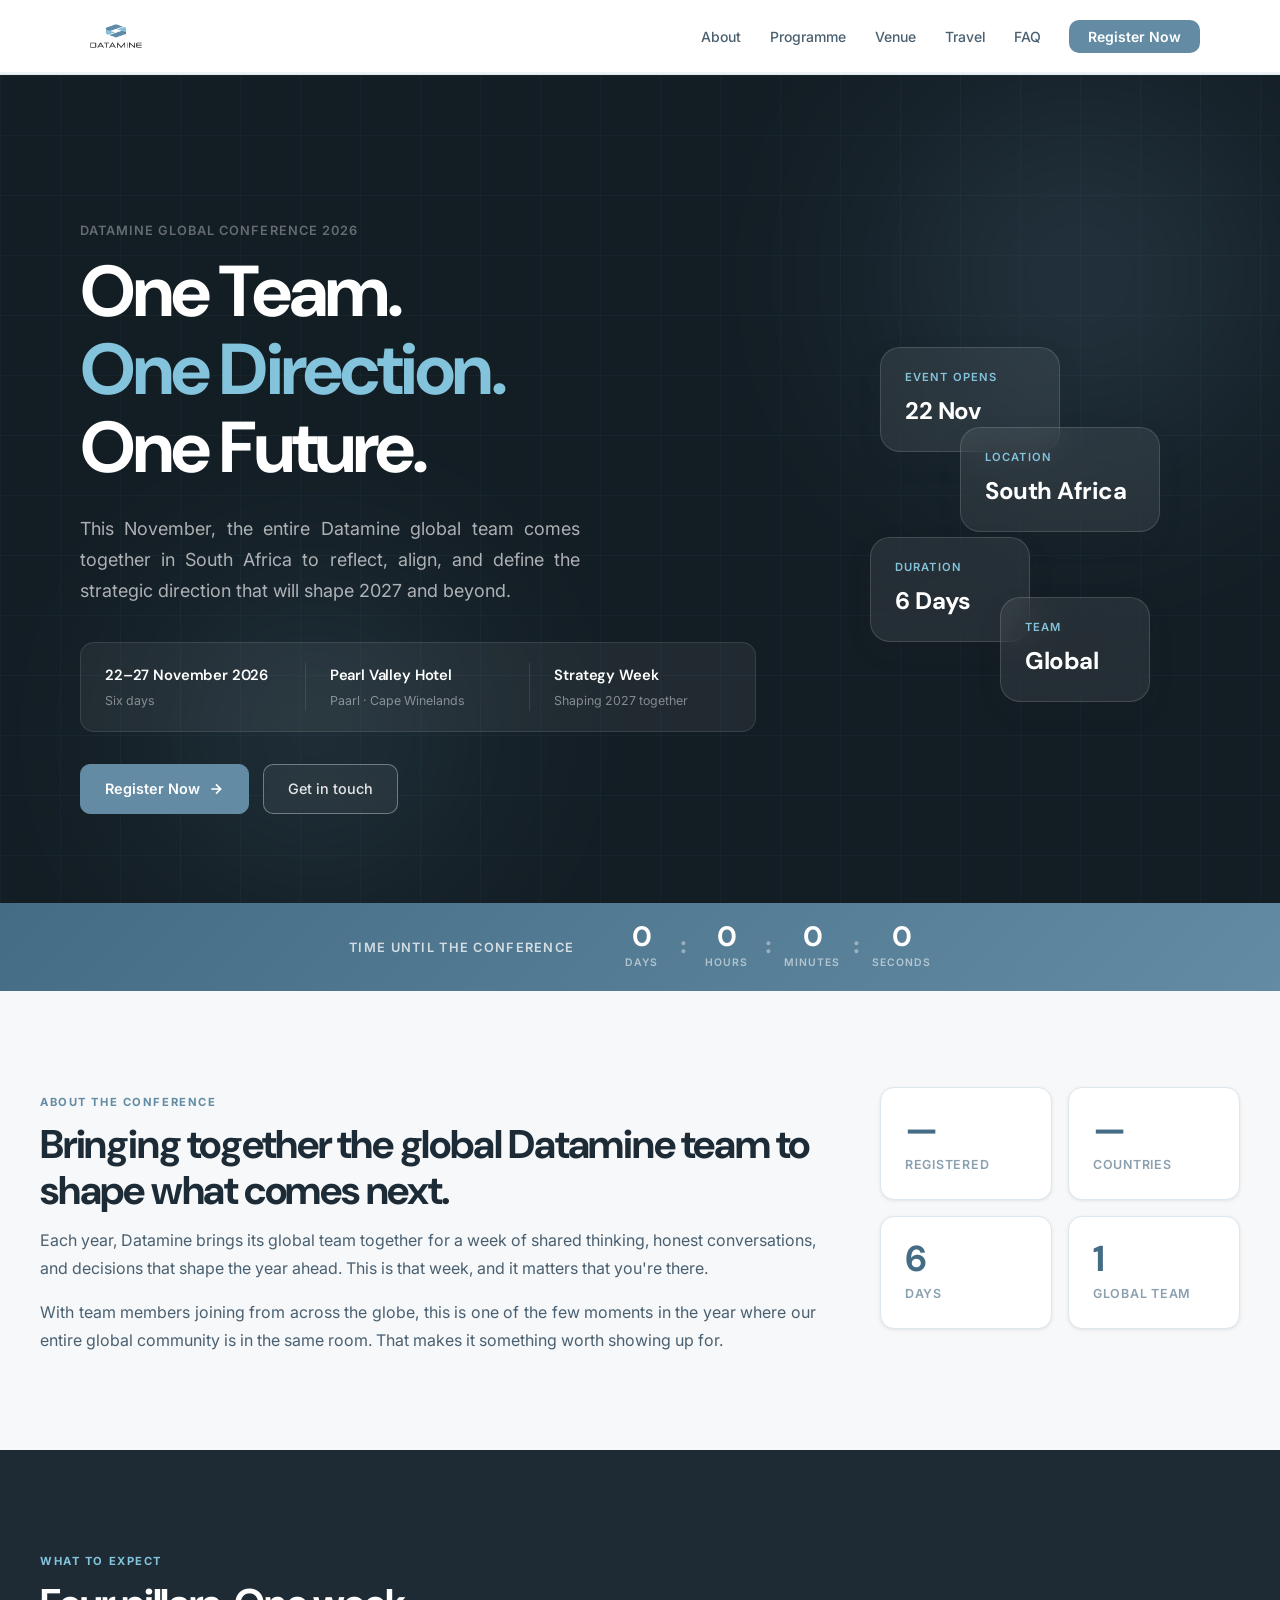
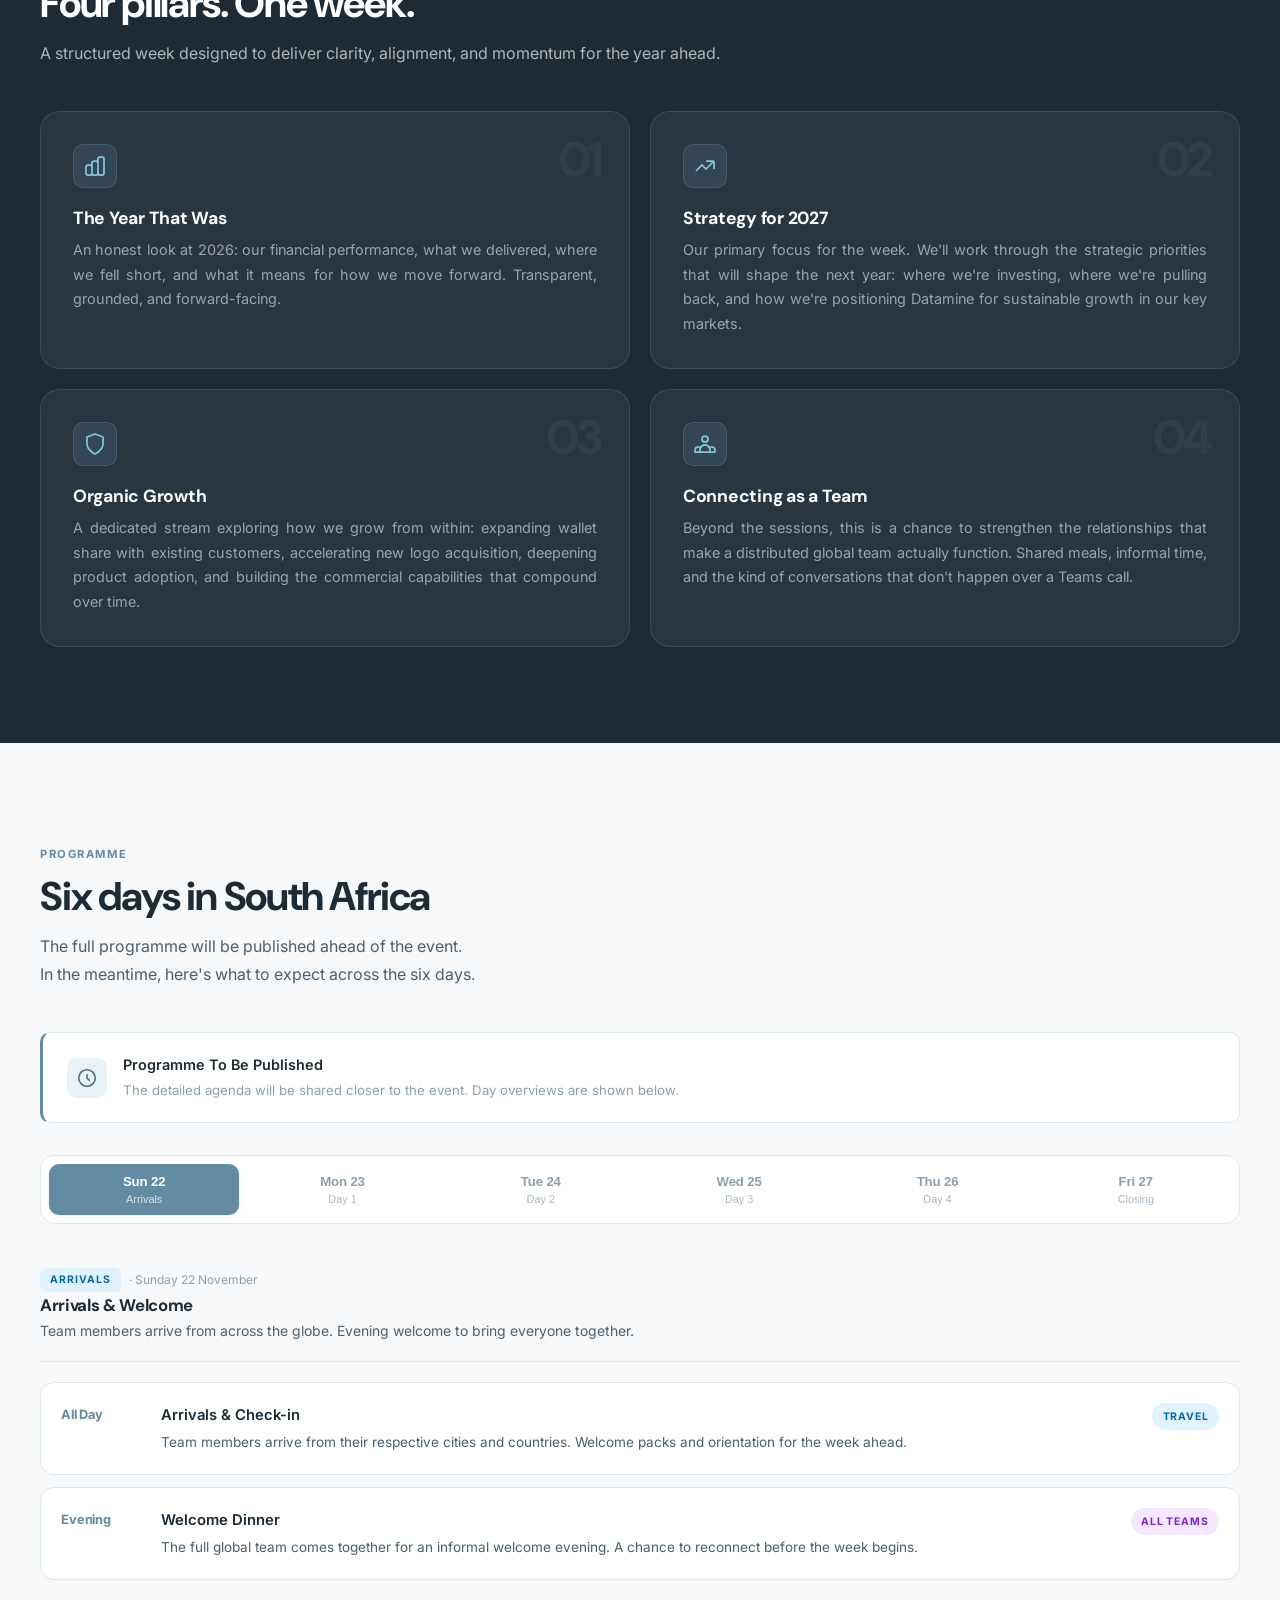
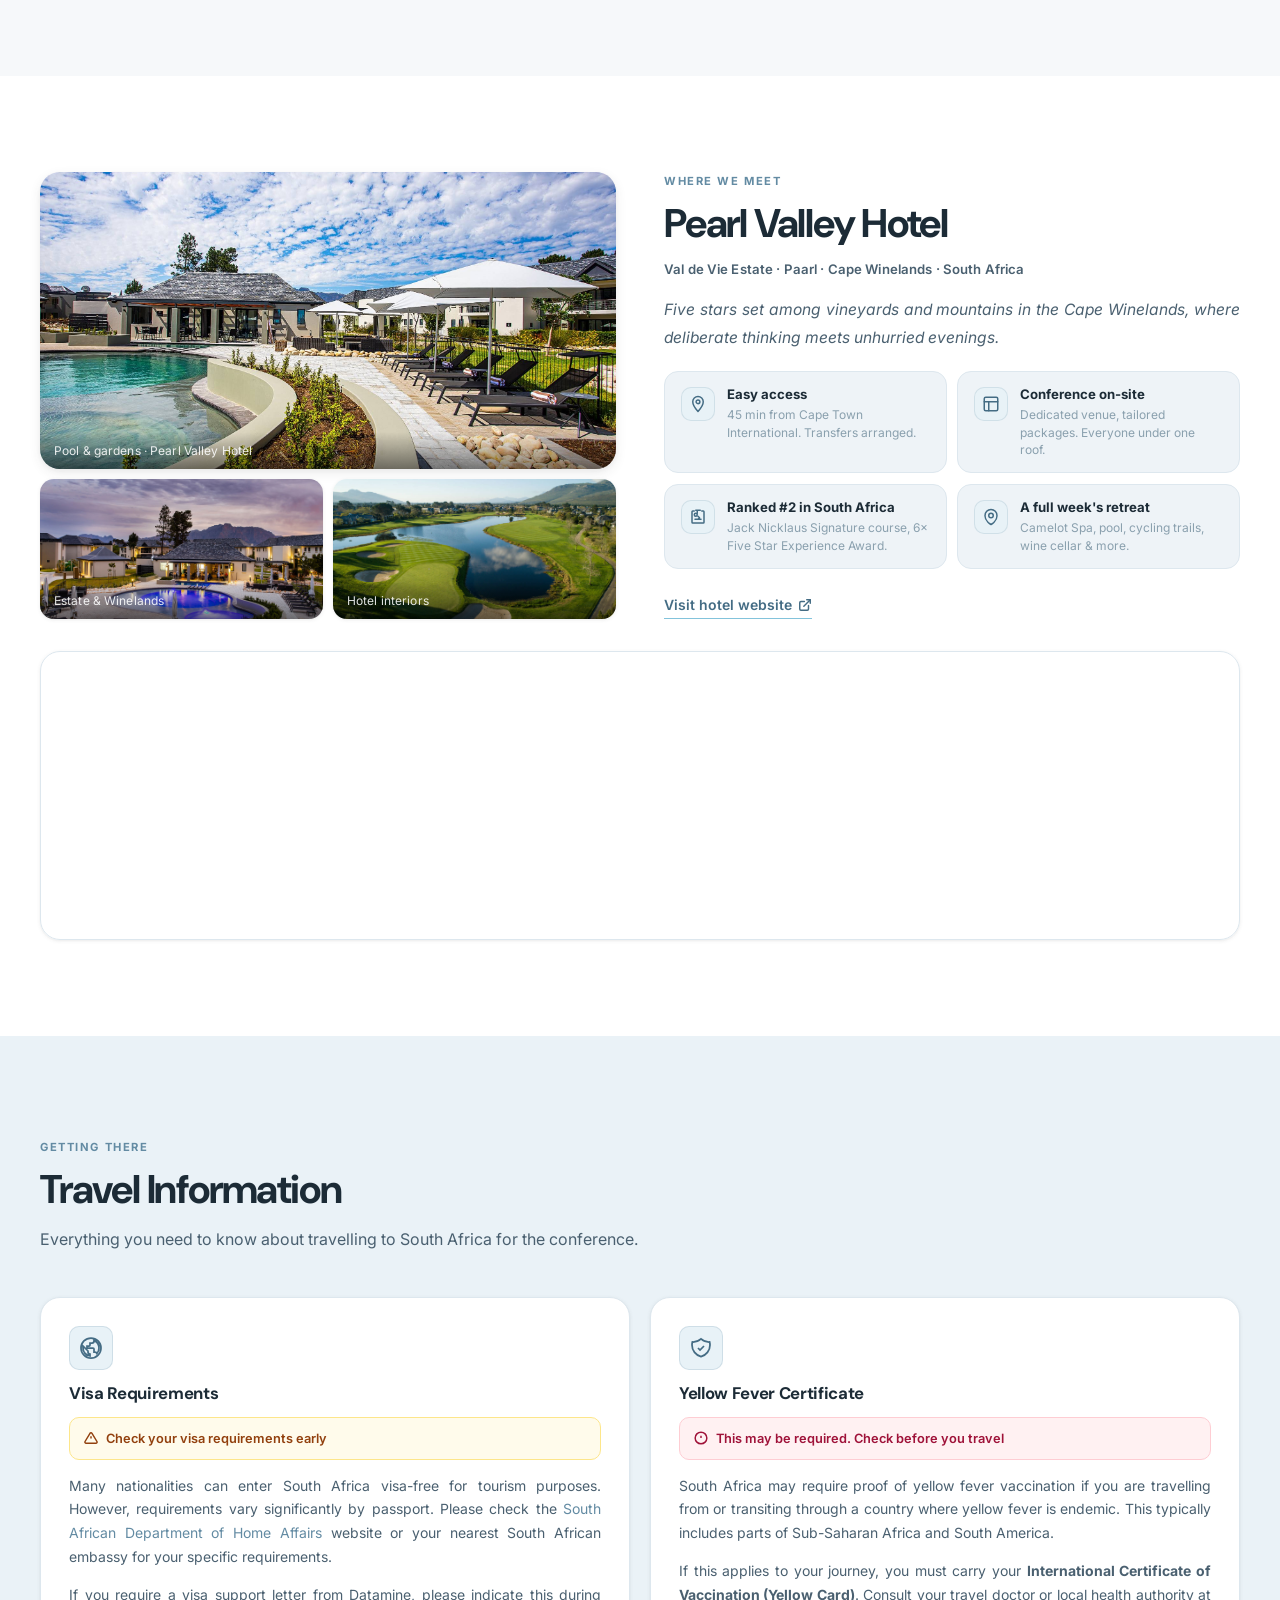
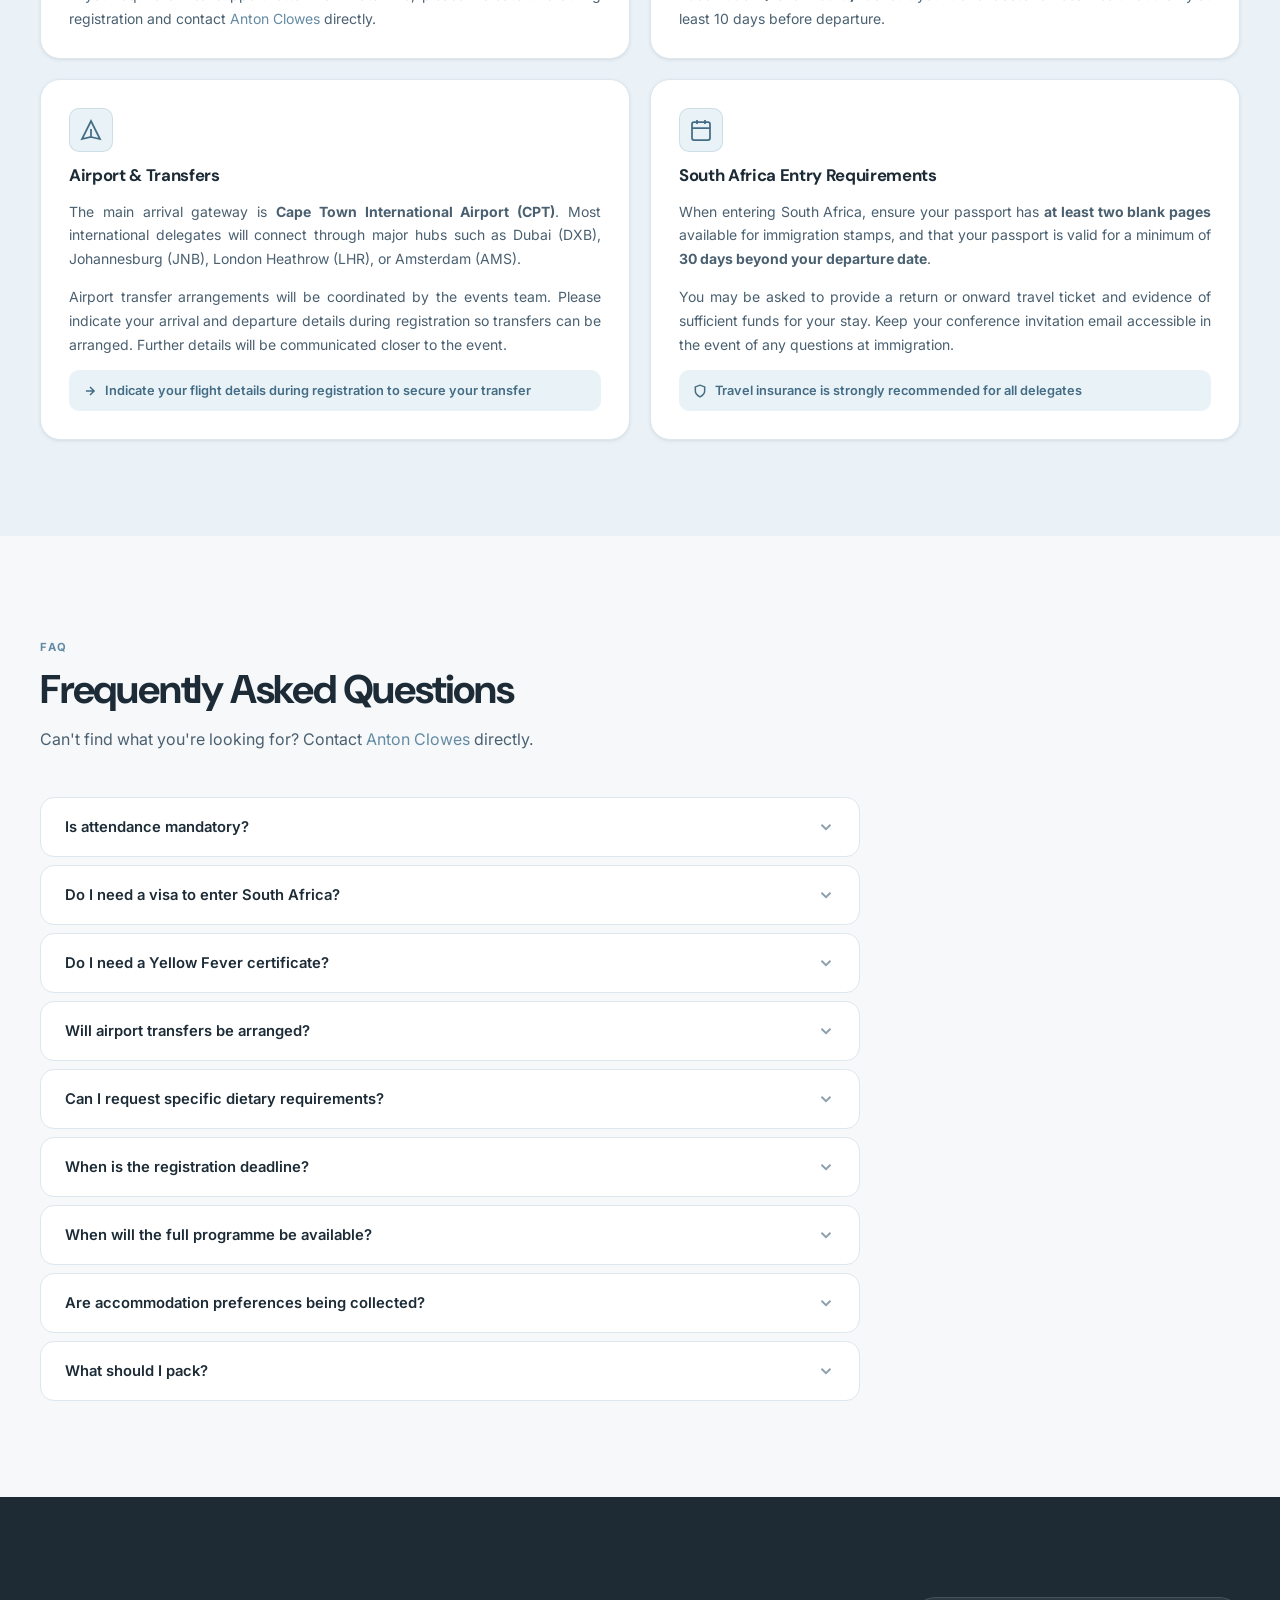
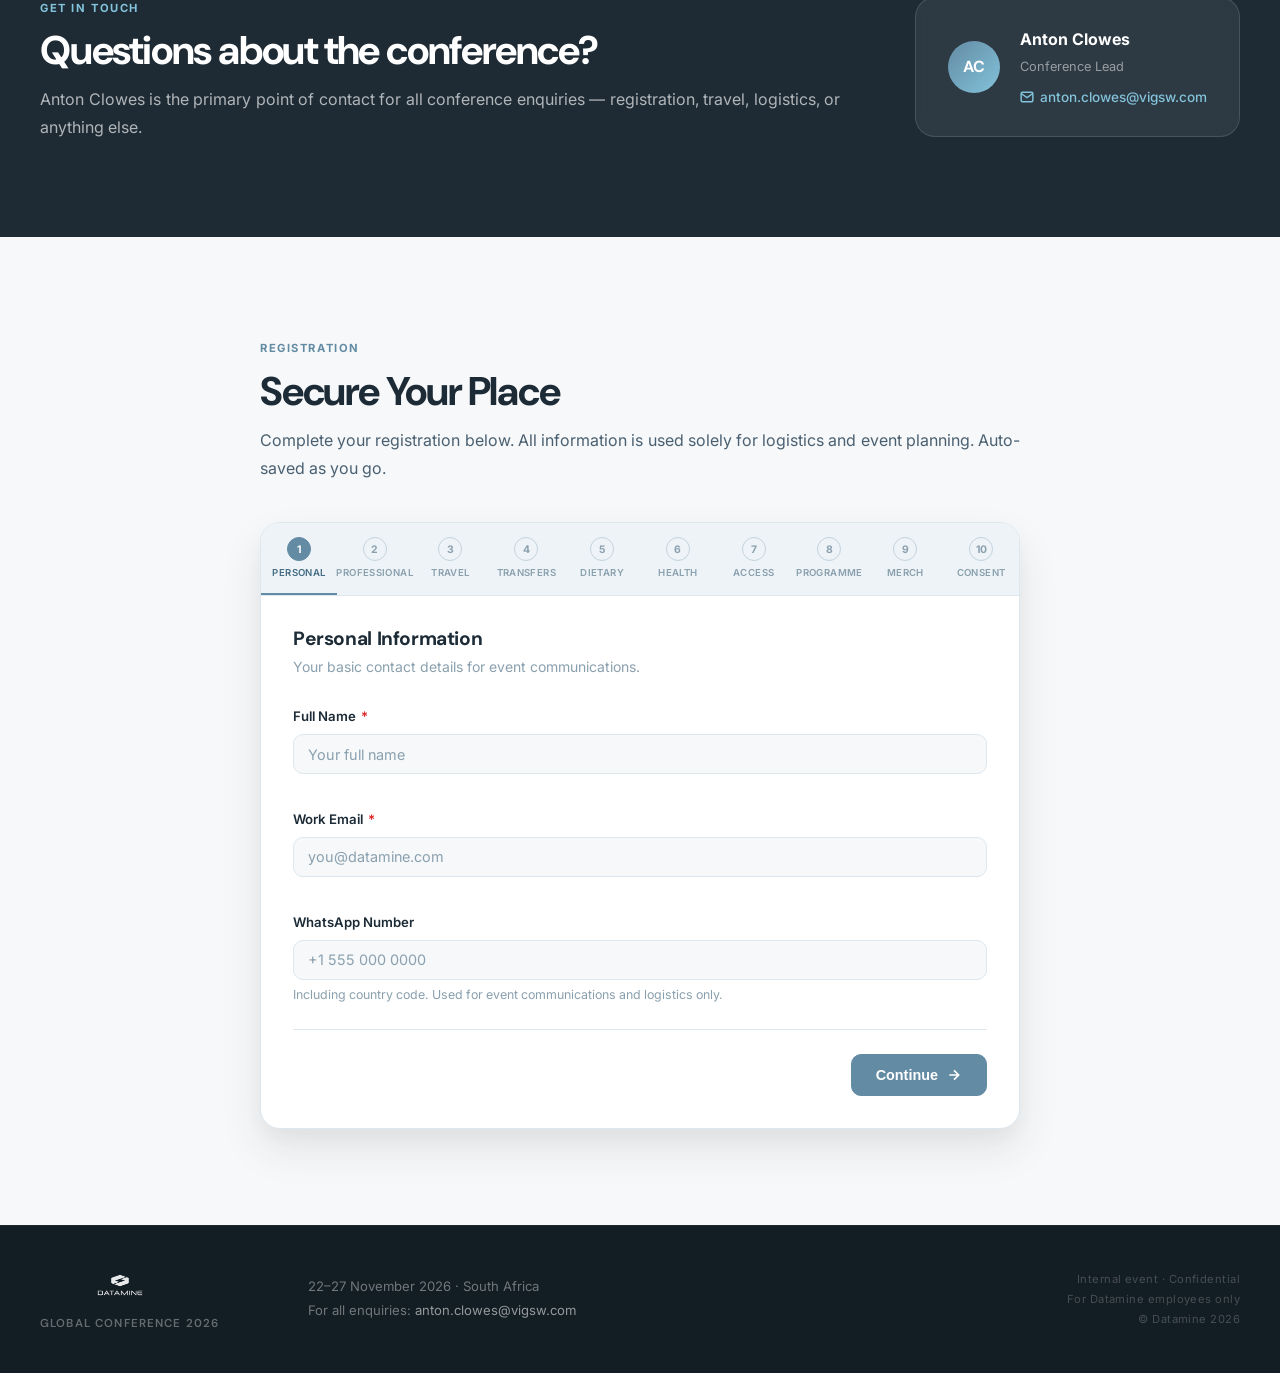
==== commit 170573ba: "Update index.html tirando um travessão" ====
--- a/index.html
+++ b/index.html
@@ -163,7 +163,7 @@
       <div class="about-lead">
         <p class="section-eyebrow">About the Conference</p>
         <h2 id="about-heading" class="section-title">Bringing together the global Datamine team to shape what comes next.</h2>
-        <p class="section-sub">Each year, Datamine brings its global team together for a week of shared thinking, honest conversations, and decisions that shape the year ahead. This is that week — and it matters that you're there.</p>
+        <p class="section-sub">Each year, Datamine brings its global team together for a week of shared thinking, honest conversations, and decisions that shape the year ahead. This is that week, and it matters that you're there.</p>
         <p class="section-sub" style="margin-top:1rem">With team members joining from across the globe, this is one of the few moments in the year where our entire global community is in the same room. That makes it something worth showing up for.</p>
       </div>
       <div class="about-stats" role="list">
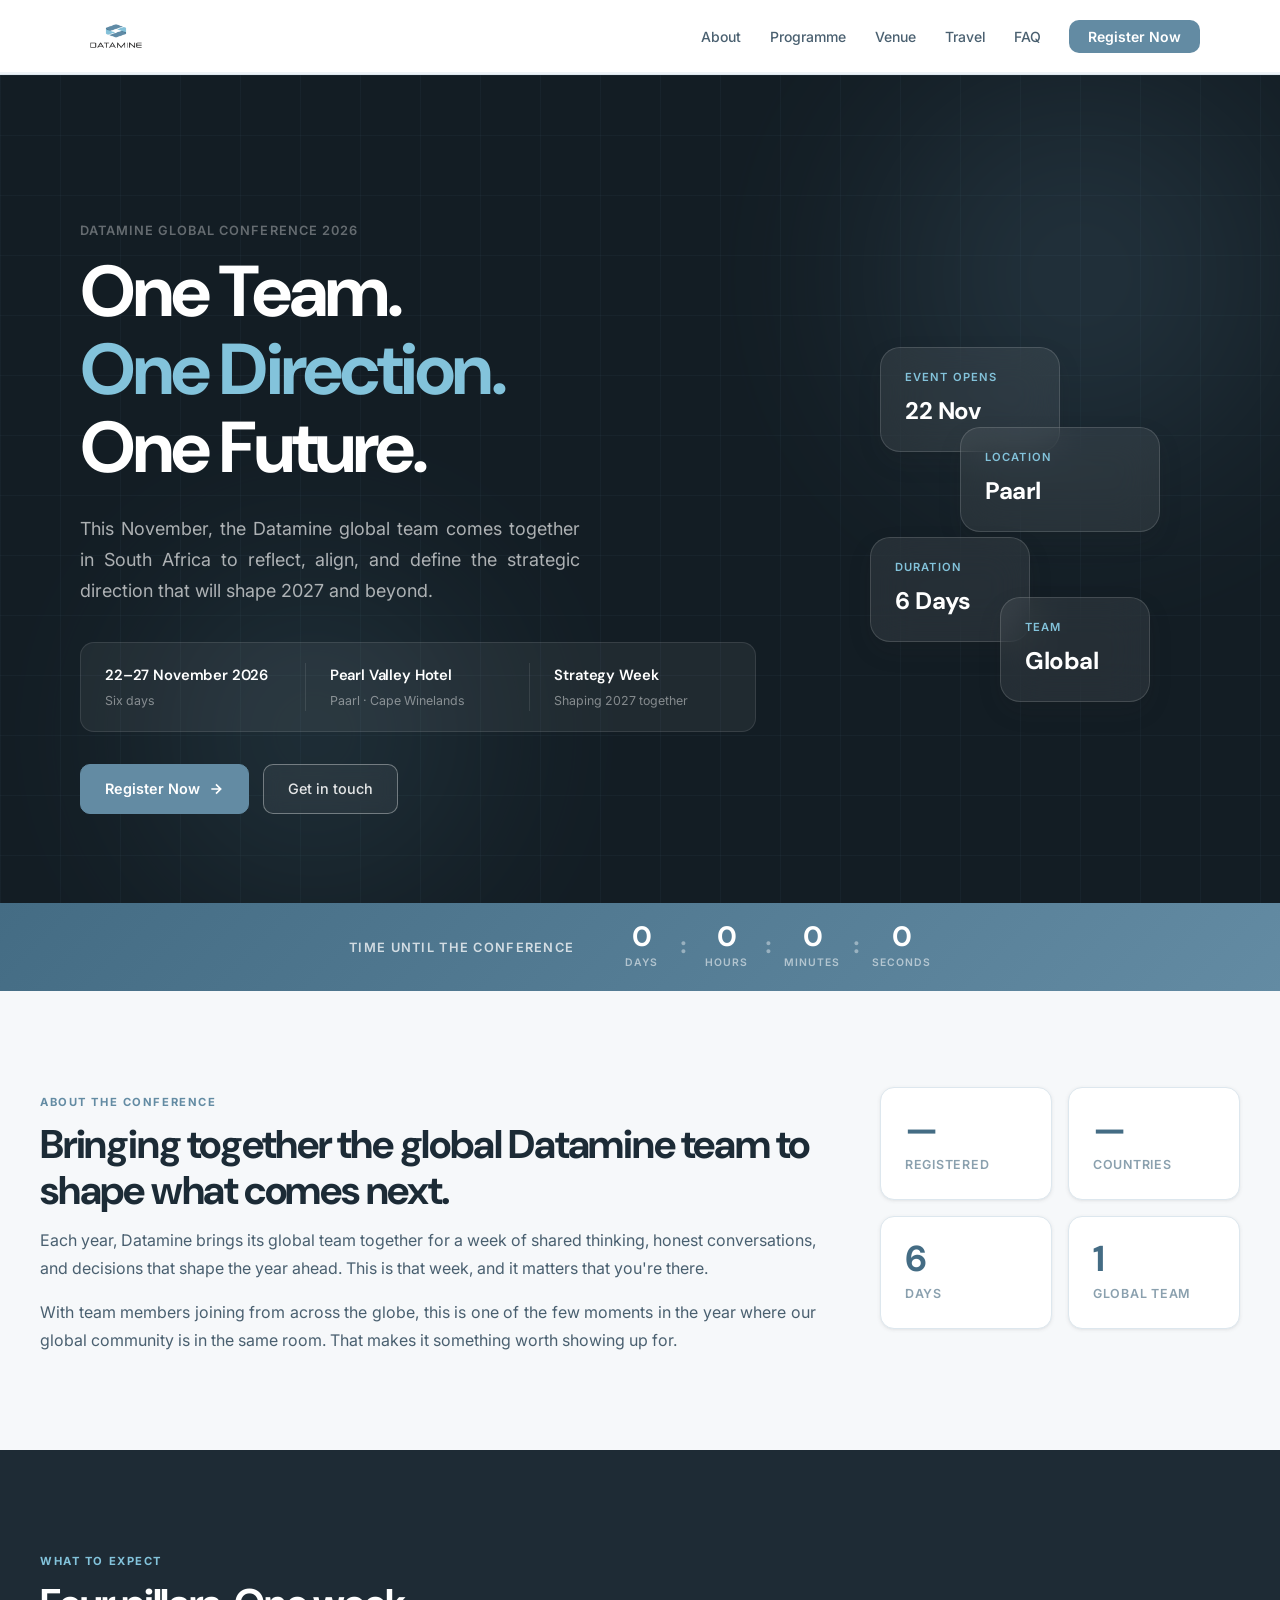
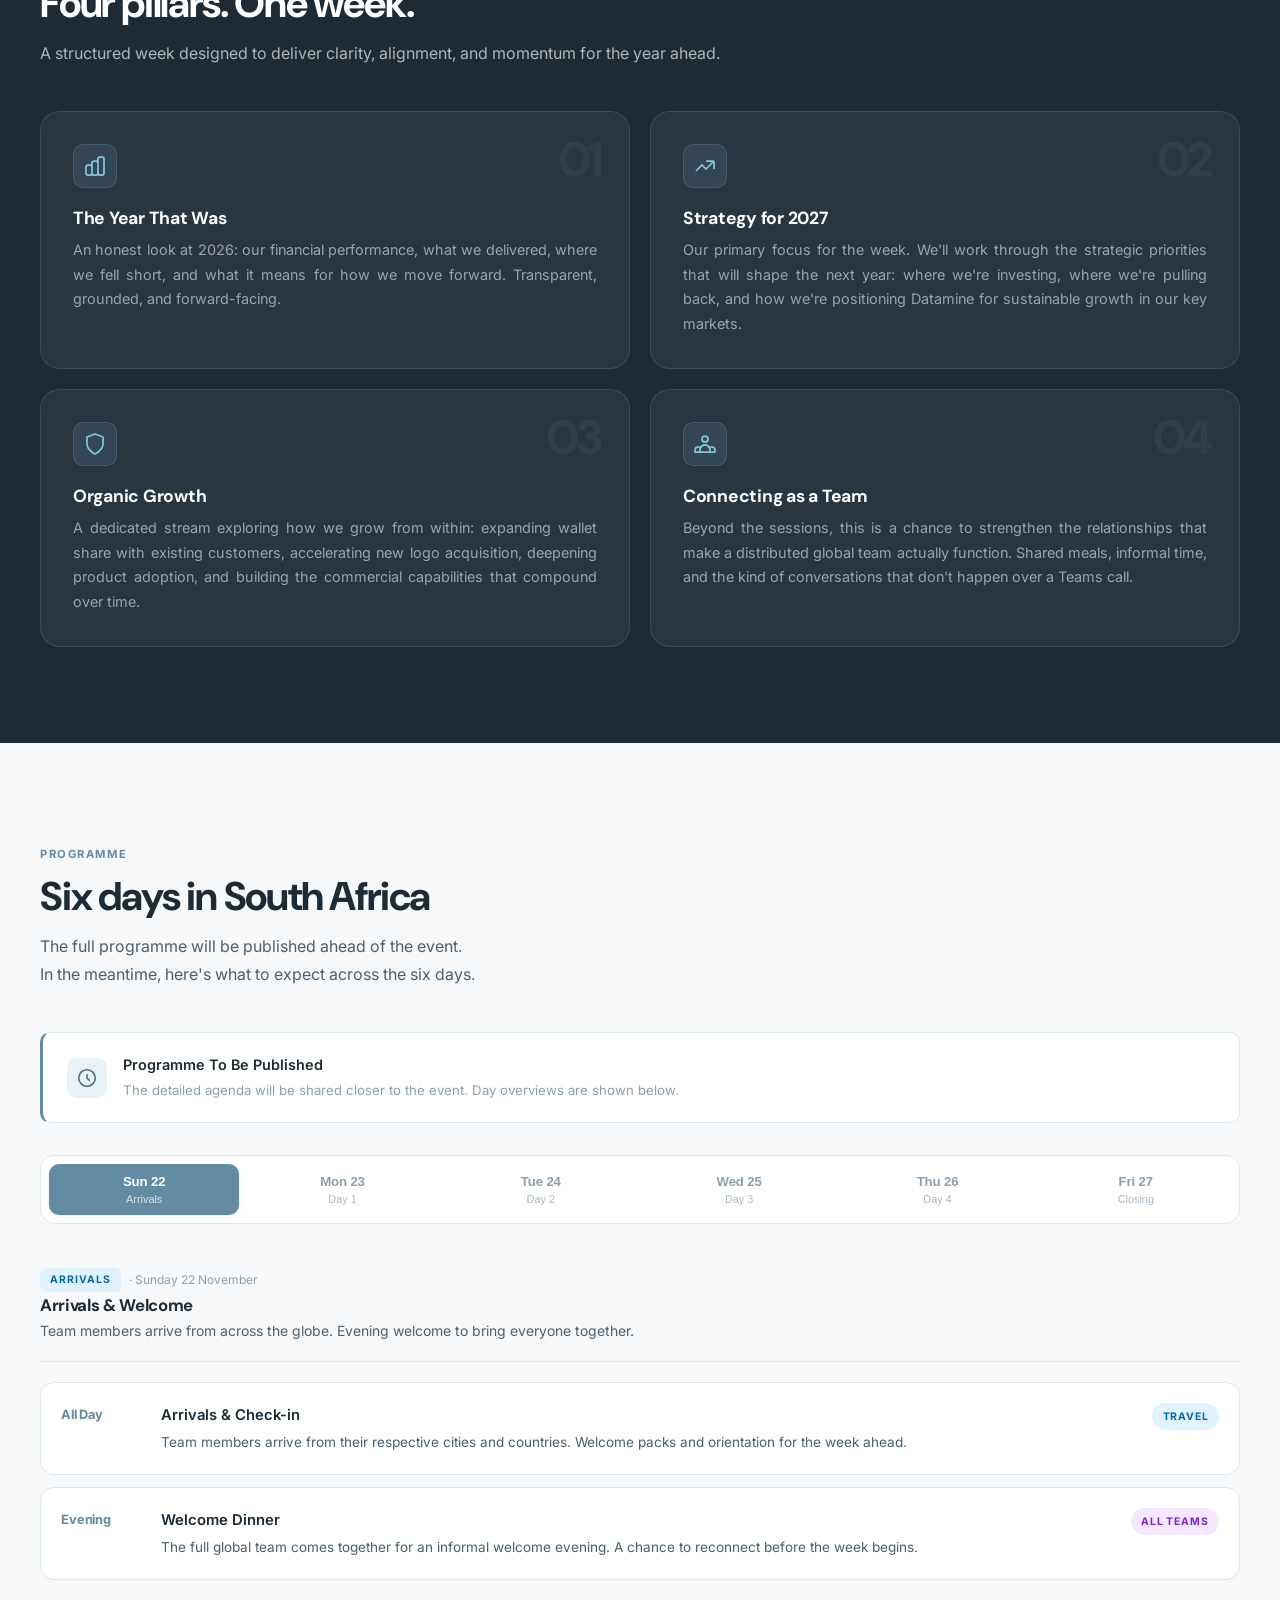
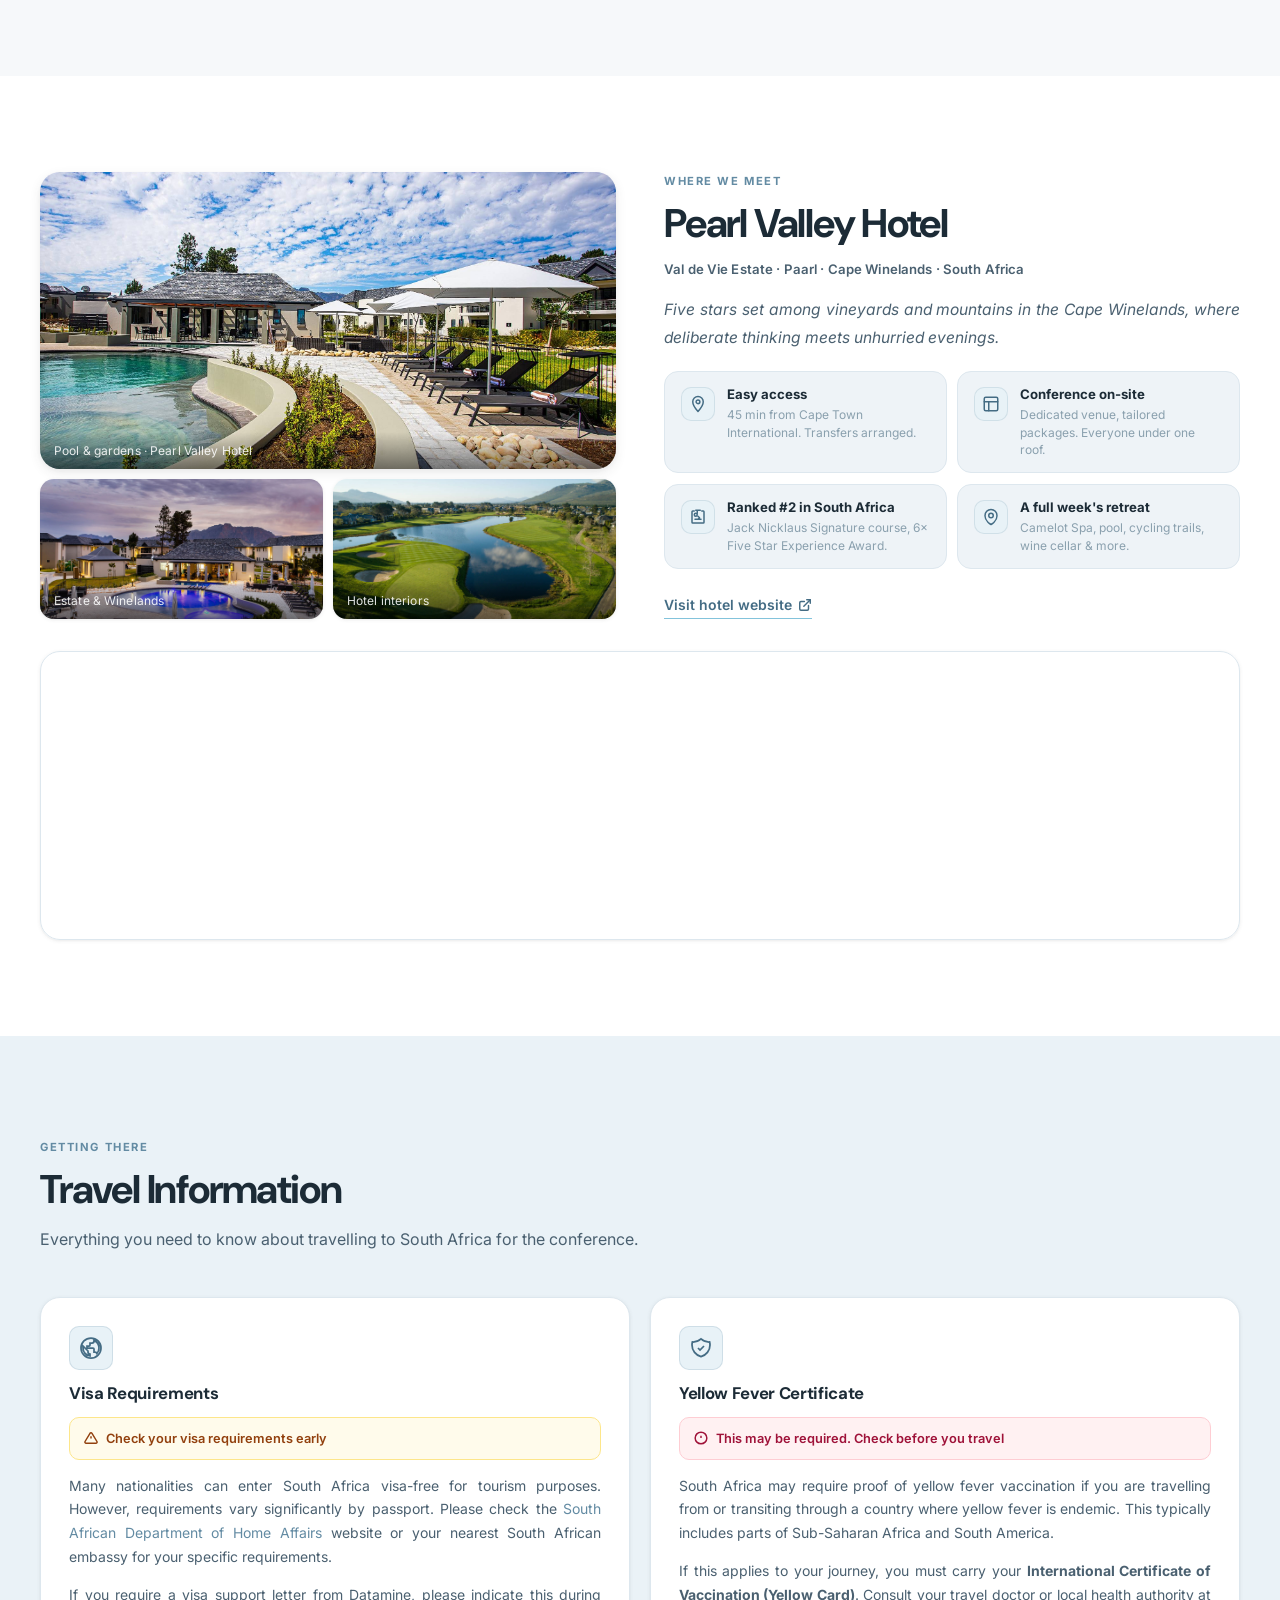
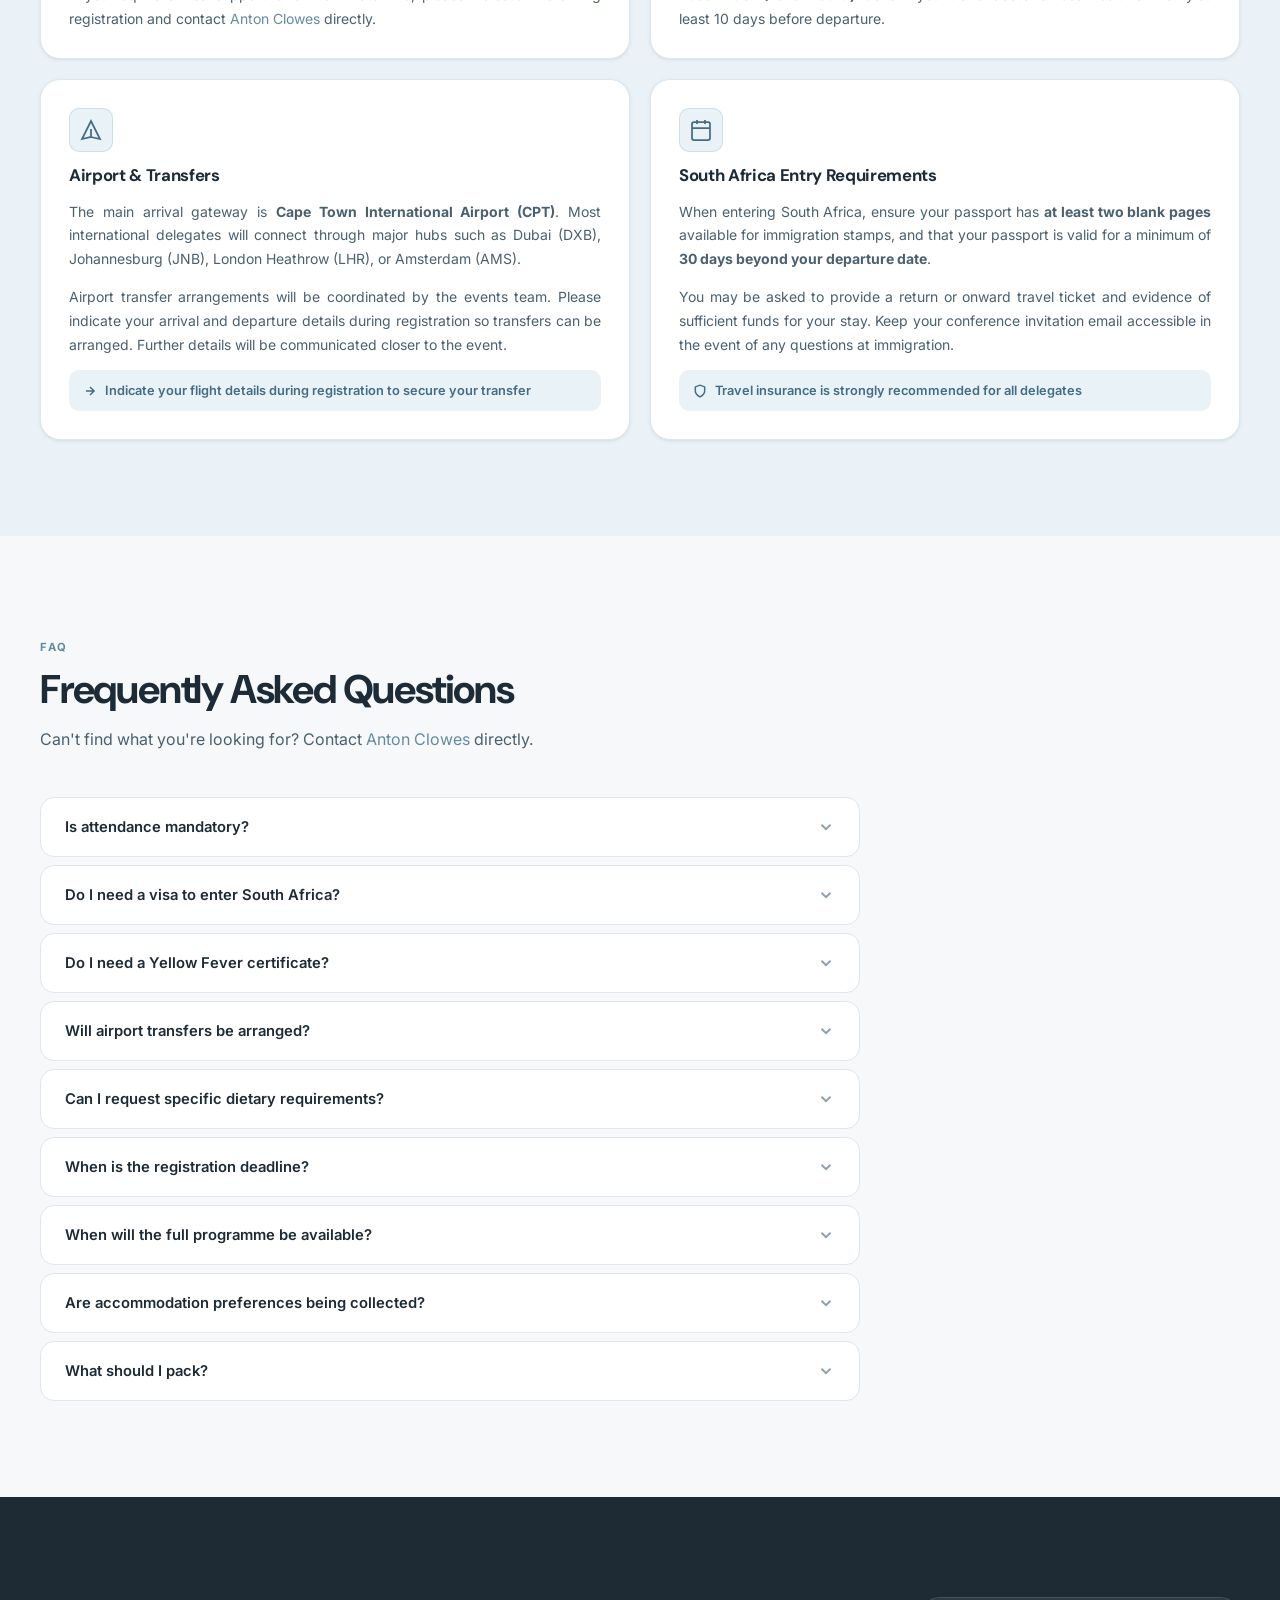
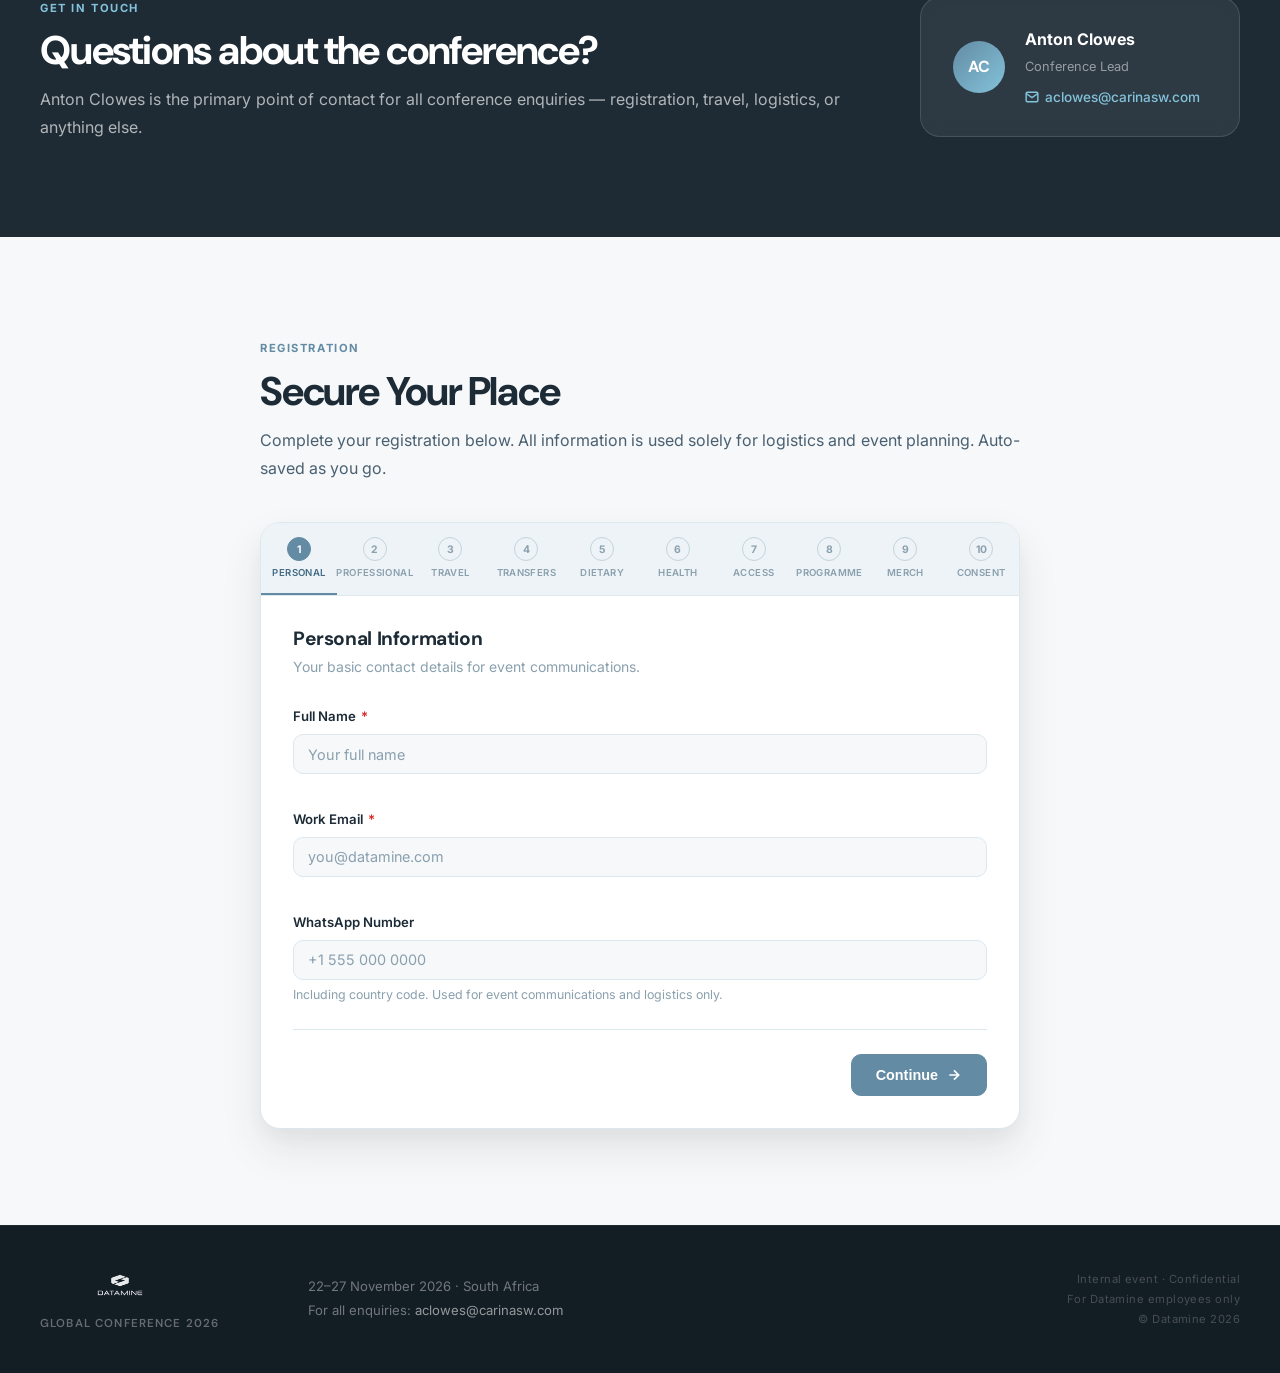
==== commit 8169efb1: "Update index.html alterando south africa pra paarl, trocando email anton, removendo entire" ====
--- a/index.html
+++ b/index.html
@@ -71,7 +71,7 @@
         <span class="hero-line-3">One Future.</span>
       </h1>
 
-      <p class="hero-sub">This November, the entire Datamine global team comes together in South Africa to reflect, align, and define the strategic direction that will shape 2027 and beyond.</p>
+      <p class="hero-sub">This November, the Datamine global team comes together in South Africa to reflect, align, and define the strategic direction that will shape 2027 and beyond.</p>
 
       <div class="hero-meta" role="list" aria-label="Event details">
         <div class="hero-meta-item" role="listitem">
@@ -93,7 +93,7 @@
           Register Now
           <svg width="16" height="16" viewBox="0 0 24 24" fill="none" stroke="currentColor" stroke-width="2.5" aria-hidden="true"><path d="M5 12h14M12 5l7 7-7 7"/></svg>
         </a>
-        <a href="mailto:anton.clowes@vigsw.com?subject=Datamine%20Global%20Conference%202026%20%E2%80%94%20Enquiry" class="btn-secondary">
+        <a href="mailto:aclowes@carinasw.com?subject=Datamine%20Global%20Conference%202026%20%E2%80%94%20Enquiry" class="btn-secondary">
           Get in touch
         </a>
       </div>
@@ -107,7 +107,7 @@
         </div>
         <div class="hero-card hero-card-2">
           <span class="hero-card-label">Location</span>
-          <strong>South Africa</strong>
+          <strong>Paarl</strong>
         </div>
         <div class="hero-card hero-card-3">
           <span class="hero-card-label">Duration</span>
@@ -164,7 +164,7 @@
         <p class="section-eyebrow">About the Conference</p>
         <h2 id="about-heading" class="section-title">Bringing together the global Datamine team to shape what comes next.</h2>
         <p class="section-sub">Each year, Datamine brings its global team together for a week of shared thinking, honest conversations, and decisions that shape the year ahead. This is that week, and it matters that you're there.</p>
-        <p class="section-sub" style="margin-top:1rem">With team members joining from across the globe, this is one of the few moments in the year where our entire global community is in the same room. That makes it something worth showing up for.</p>
+        <p class="section-sub" style="margin-top:1rem">With team members joining from across the globe, this is one of the few moments in the year where our global community is in the same room. That makes it something worth showing up for.</p>
       </div>
       <div class="about-stats" role="list">
         <div class="about-stat-card" role="listitem">
@@ -542,7 +542,7 @@
           Check your visa requirements early
         </div>
         <p>Many nationalities can enter South Africa visa-free for tourism purposes. However, requirements vary significantly by passport. Please check the <a href="https://www.dha.gov.za" target="_blank" rel="noopener">South African Department of Home Affairs</a> website or your nearest South African embassy for your specific requirements.</p>
-        <p>If you require a visa support letter from Datamine, please indicate this during registration and contact <a href="mailto:anton.clowes@vigsw.com">Anton Clowes</a> directly.</p>
+        <p>If you require a visa support letter from Datamine, please indicate this during registration and contact <a href="mailto:aclowes@carinasw.com">Anton Clowes</a> directly.</p>
       </div>
 
       <div class="travel-card" role="listitem">
@@ -597,7 +597,7 @@
     <div class="section-header">
       <p class="section-eyebrow">FAQ</p>
       <h2 id="faq-heading" class="section-title">Frequently Asked Questions</h2>
-      <p class="section-sub">Can't find what you're looking for? Contact <a href="mailto:anton.clowes@vigsw.com">Anton Clowes</a> directly.</p>
+      <p class="section-sub">Can't find what you're looking for? Contact <a href="mailto:aclowes@carinasw.com">Anton Clowes</a> directly.</p>
     </div>
 
     <div class="faq-list" role="list">
@@ -713,9 +713,9 @@
         <div class="contact-card-info">
           <strong>Anton Clowes</strong>
           <span>Conference Lead</span>
-          <a href="mailto:anton.clowes@vigsw.com" class="contact-card-email">
+          <a href="mailto:aclowes@carinasw.com" class="contact-card-email">
             <svg width="14" height="14" viewBox="0 0 24 24" fill="none" stroke="currentColor" stroke-width="2.5" aria-hidden="true"><path d="M4 4h16c1.1 0 2 .9 2 2v12c0 1.1-.9 2-2 2H4c-1.1 0-2-.9-2-2V6c0-1.1.9-2 2-2z"/><polyline points="22,6 12,13 2,6"/></svg>
-            anton.clowes@vigsw.com
+            aclowes@carinasw.com
           </a>
         </div>
       </div>
@@ -1232,7 +1232,7 @@
         </div>
         <h3>Registration received!</h3>
         <p>Thank you — you're registered for the Datamine Global Conference 2026. The events team will be in touch with further details as they are confirmed. See you in South Africa.</p>
-        <a href="mailto:anton.clowes@vigsw.com" class="btn-secondary" style="margin-top:1.25rem">
+        <a href="mailto:aclowes@carinasw.com" class="btn-secondary" style="margin-top:1.25rem">
           Contact the events team
           <svg width="14" height="14" viewBox="0 0 24 24" fill="none" stroke="currentColor" stroke-width="2.5" aria-hidden="true"><path d="M7 17L17 7M17 7H7M17 7v10"/></svg>
         </a>
@@ -1243,7 +1243,7 @@
         <svg width="20" height="20" viewBox="0 0 24 24" fill="none" stroke="currentColor" stroke-width="2" aria-hidden="true"><circle cx="12" cy="12" r="10"/><line x1="15" y1="9" x2="9" y2="15"/><line x1="9" y1="9" x2="15" y2="15"/></svg>
         <div>
           <strong>Submission failed.</strong>
-          <p id="error-message">Something went wrong. Please try again or email <a href="mailto:anton.clowes@vigsw.com">anton.clowes@vigsw.com</a>.</p>
+          <p id="error-message">Something went wrong. Please try again or email <a href="mailto:aclowes@carinasw.com">aclowes@carinasw.com</a>.</p>
         </div>
       </div>
 
@@ -1269,7 +1269,7 @@
     </div>
     <div class="footer-details">
       <p>22–27 November 2026 · South Africa</p>
-      <p>For all enquiries: <a href="mailto:anton.clowes@vigsw.com">anton.clowes@vigsw.com</a></p>
+      <p>For all enquiries: <a href="mailto:aclowes@carinasw.com">aclowes@carinasw.com</a></p>
     </div>
     <p class="footer-legal">Internal event · Confidential<br>For Datamine employees only<br>© Datamine 2026</p>
   </div>
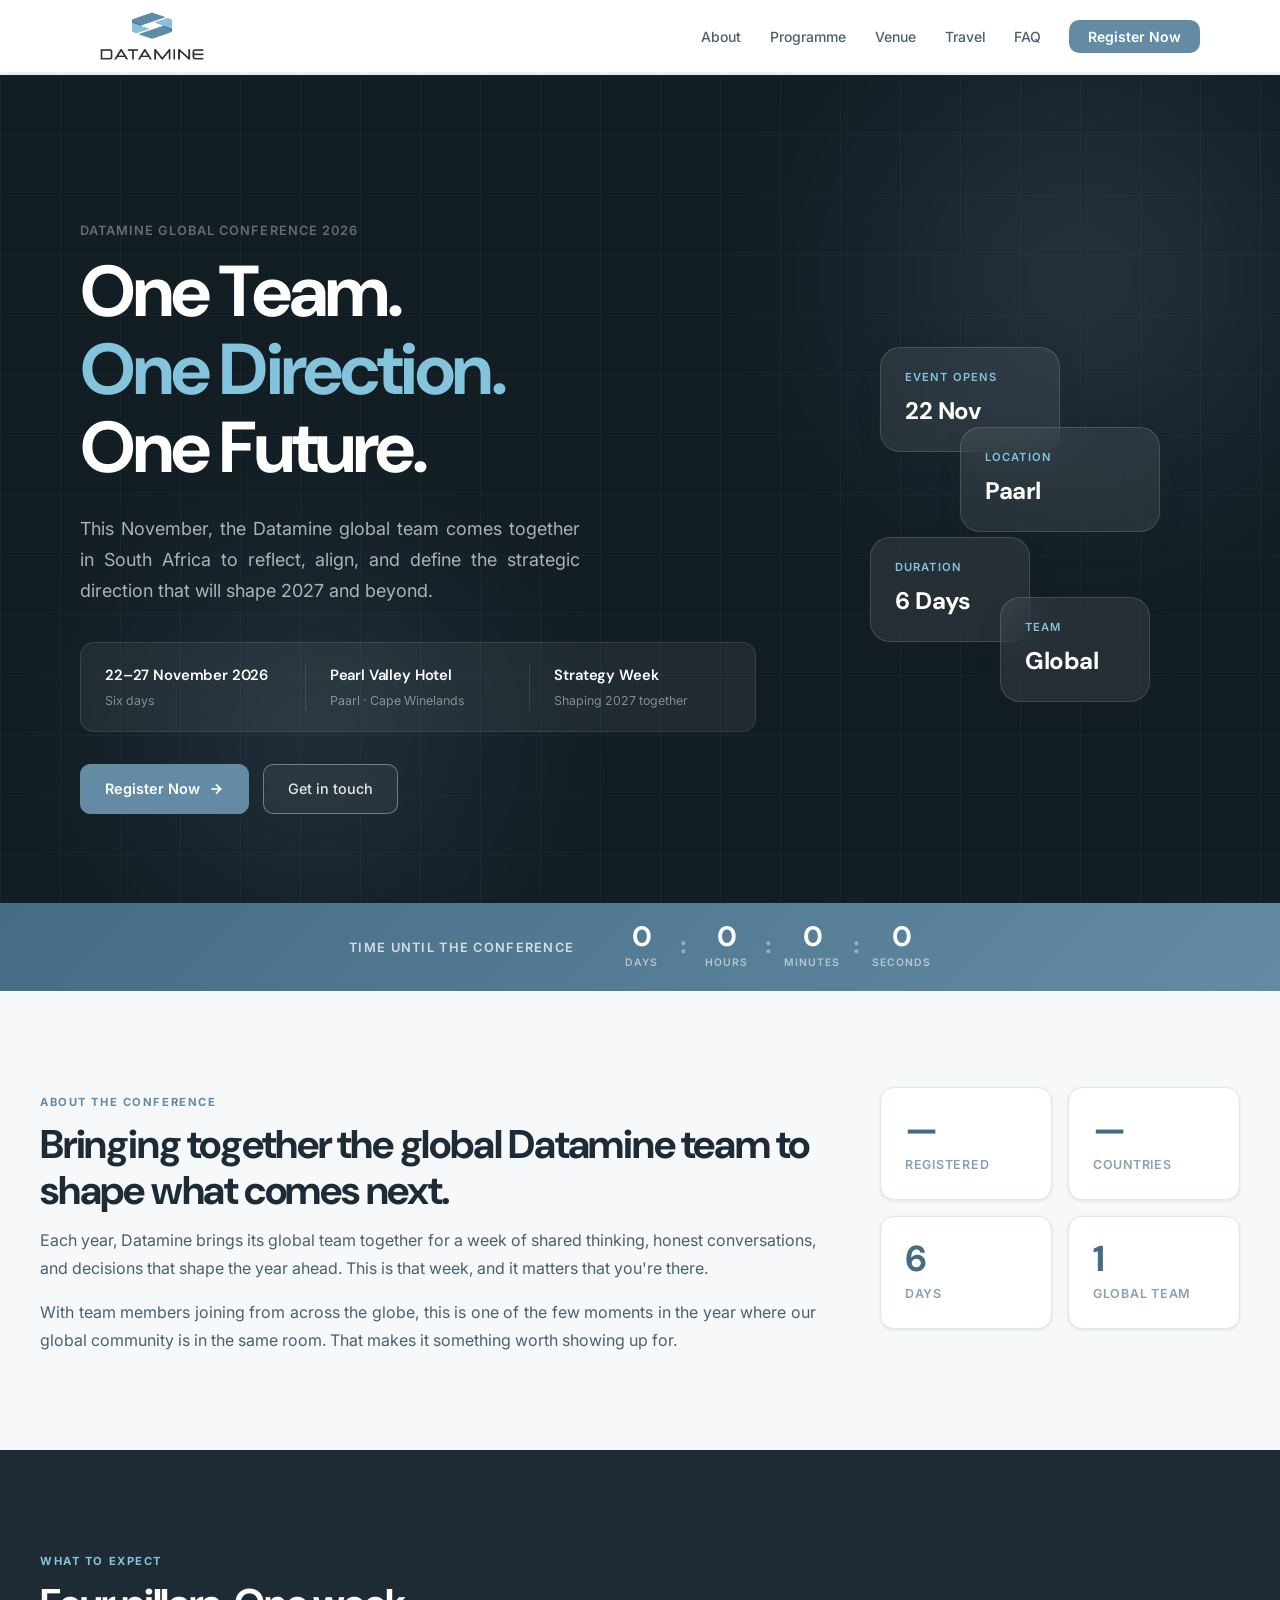
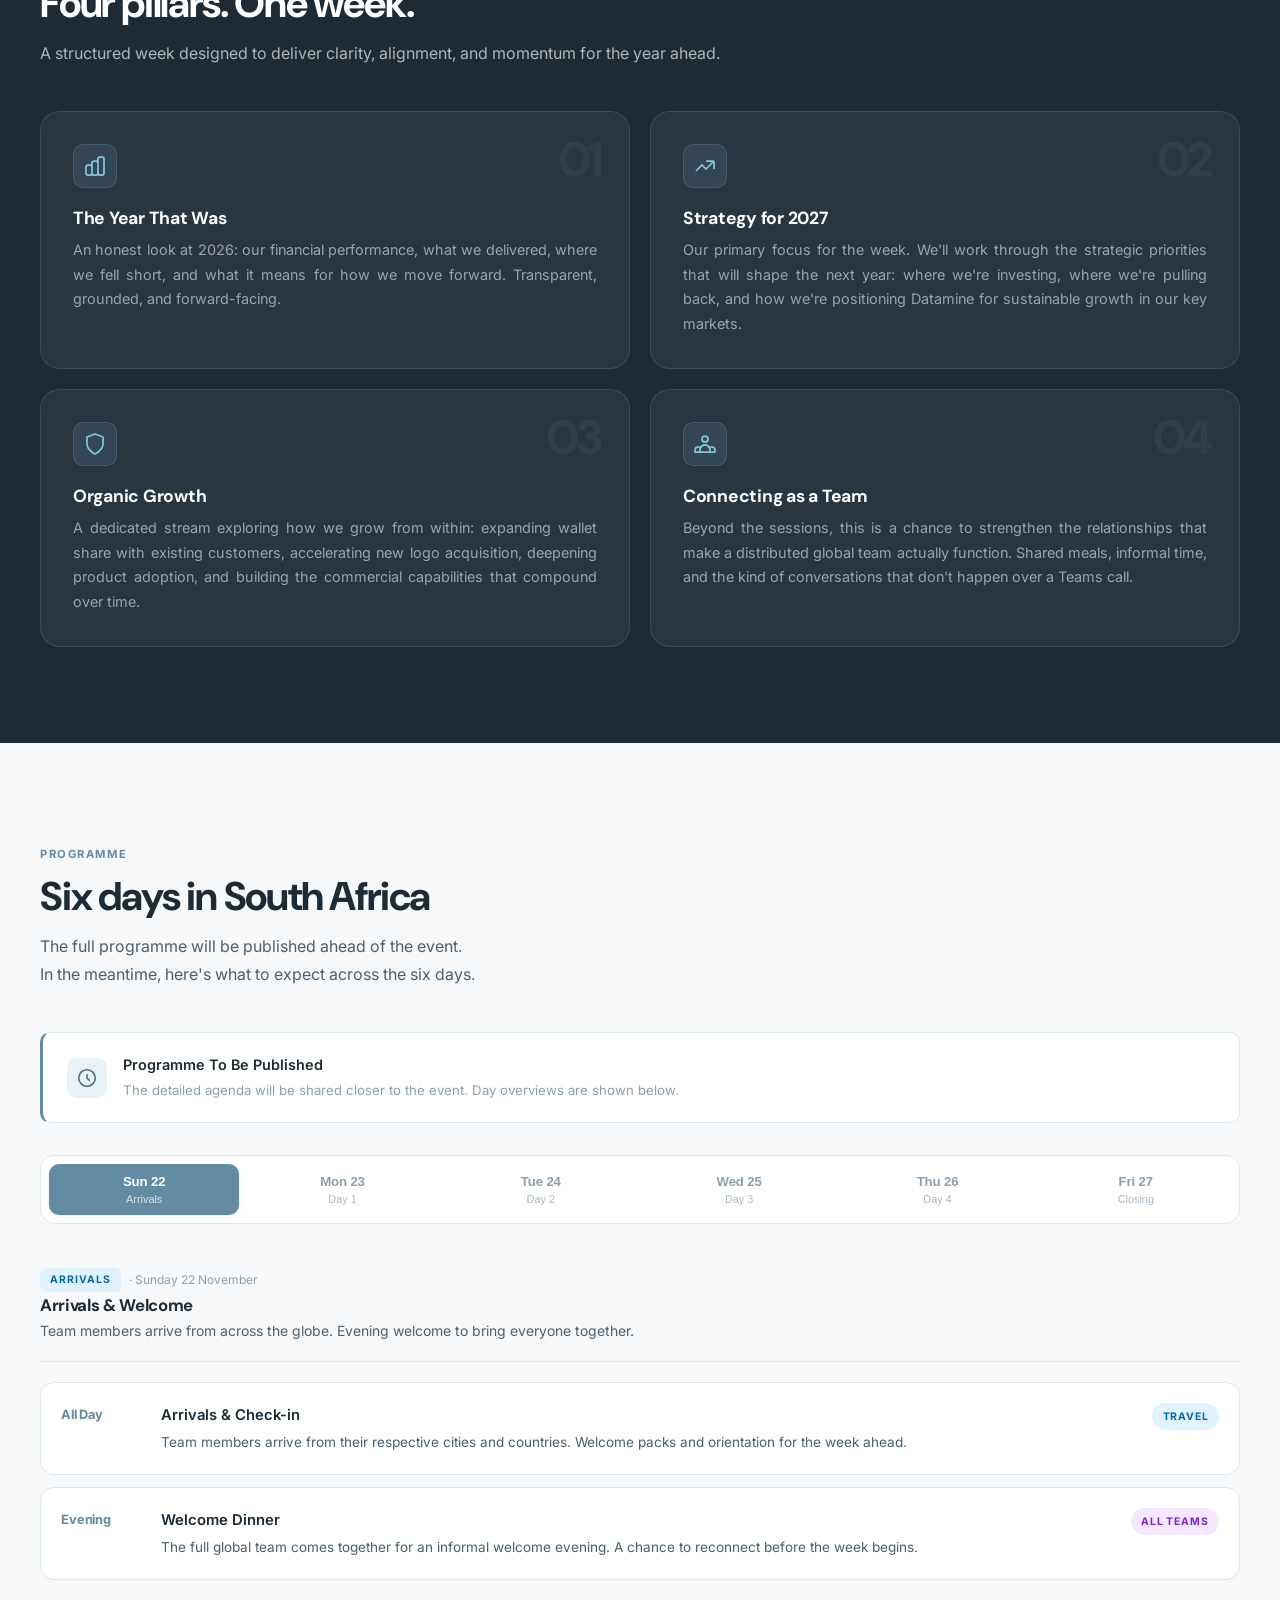
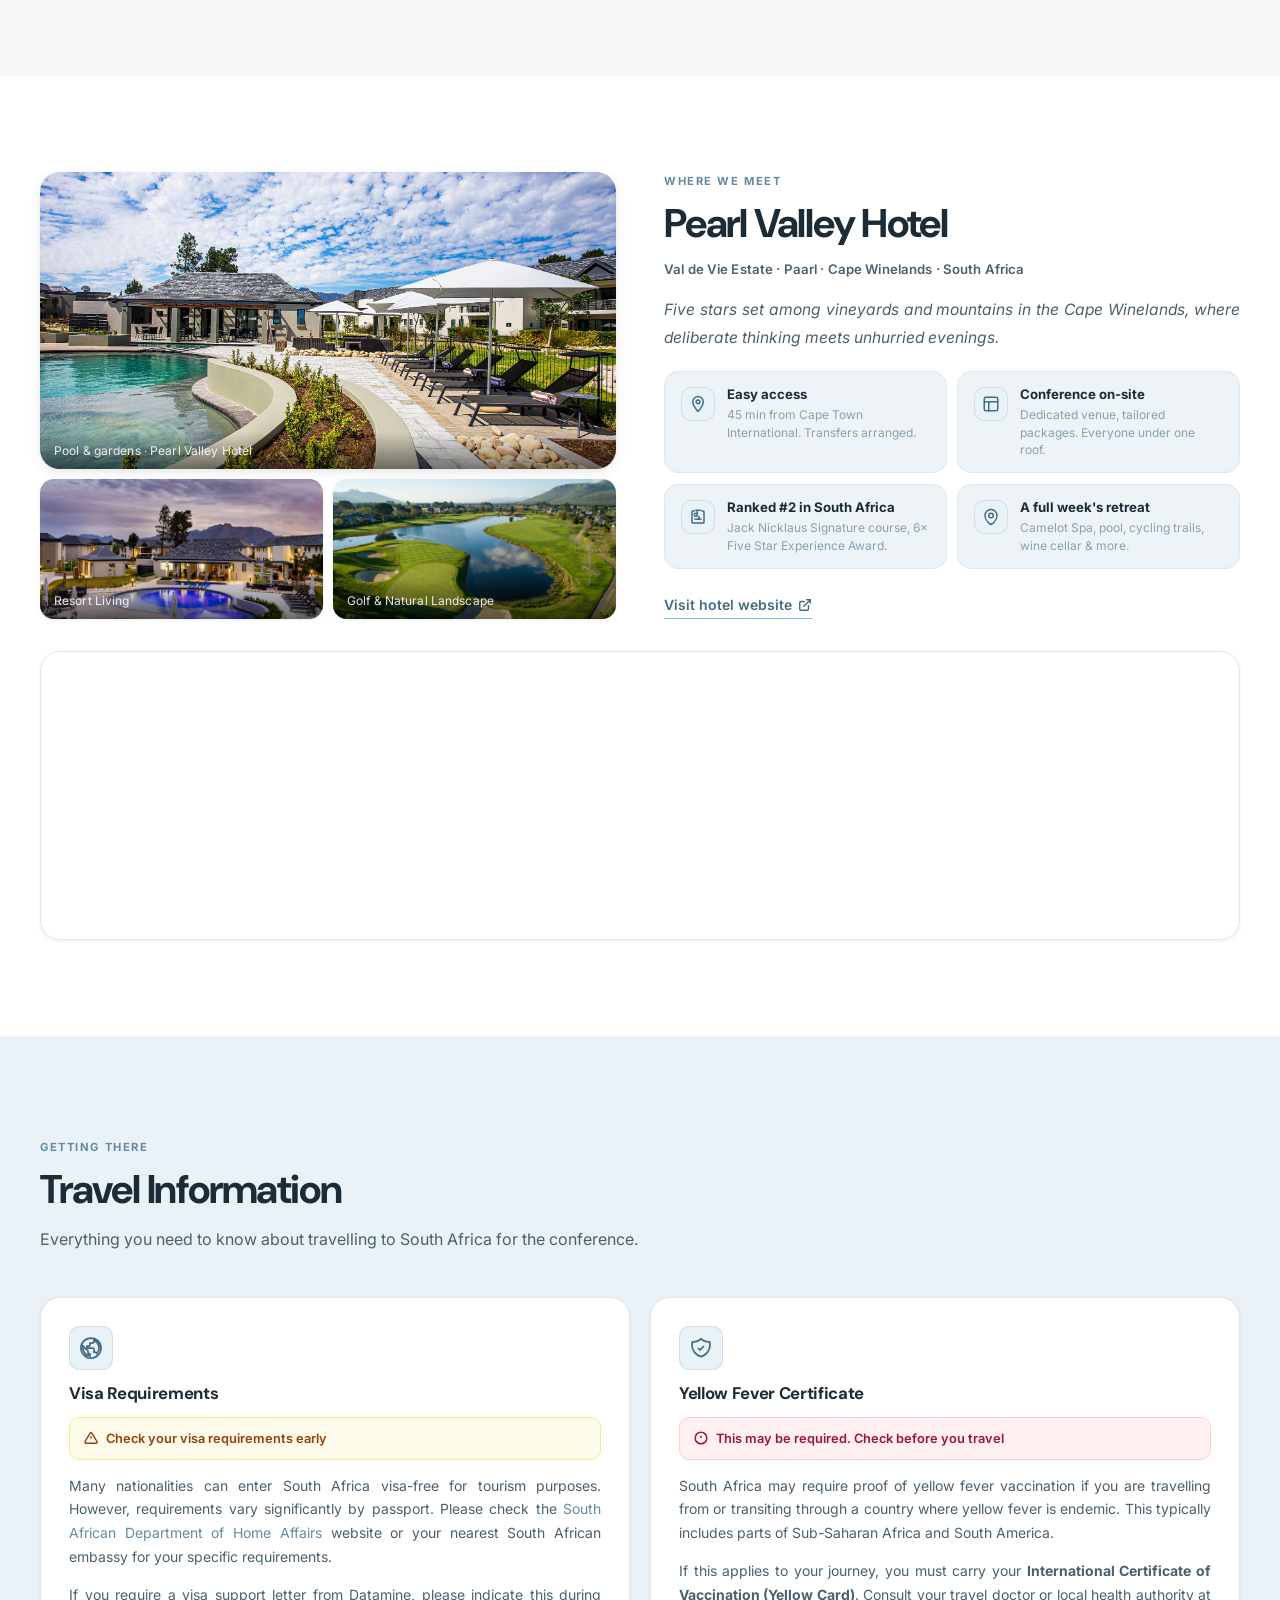
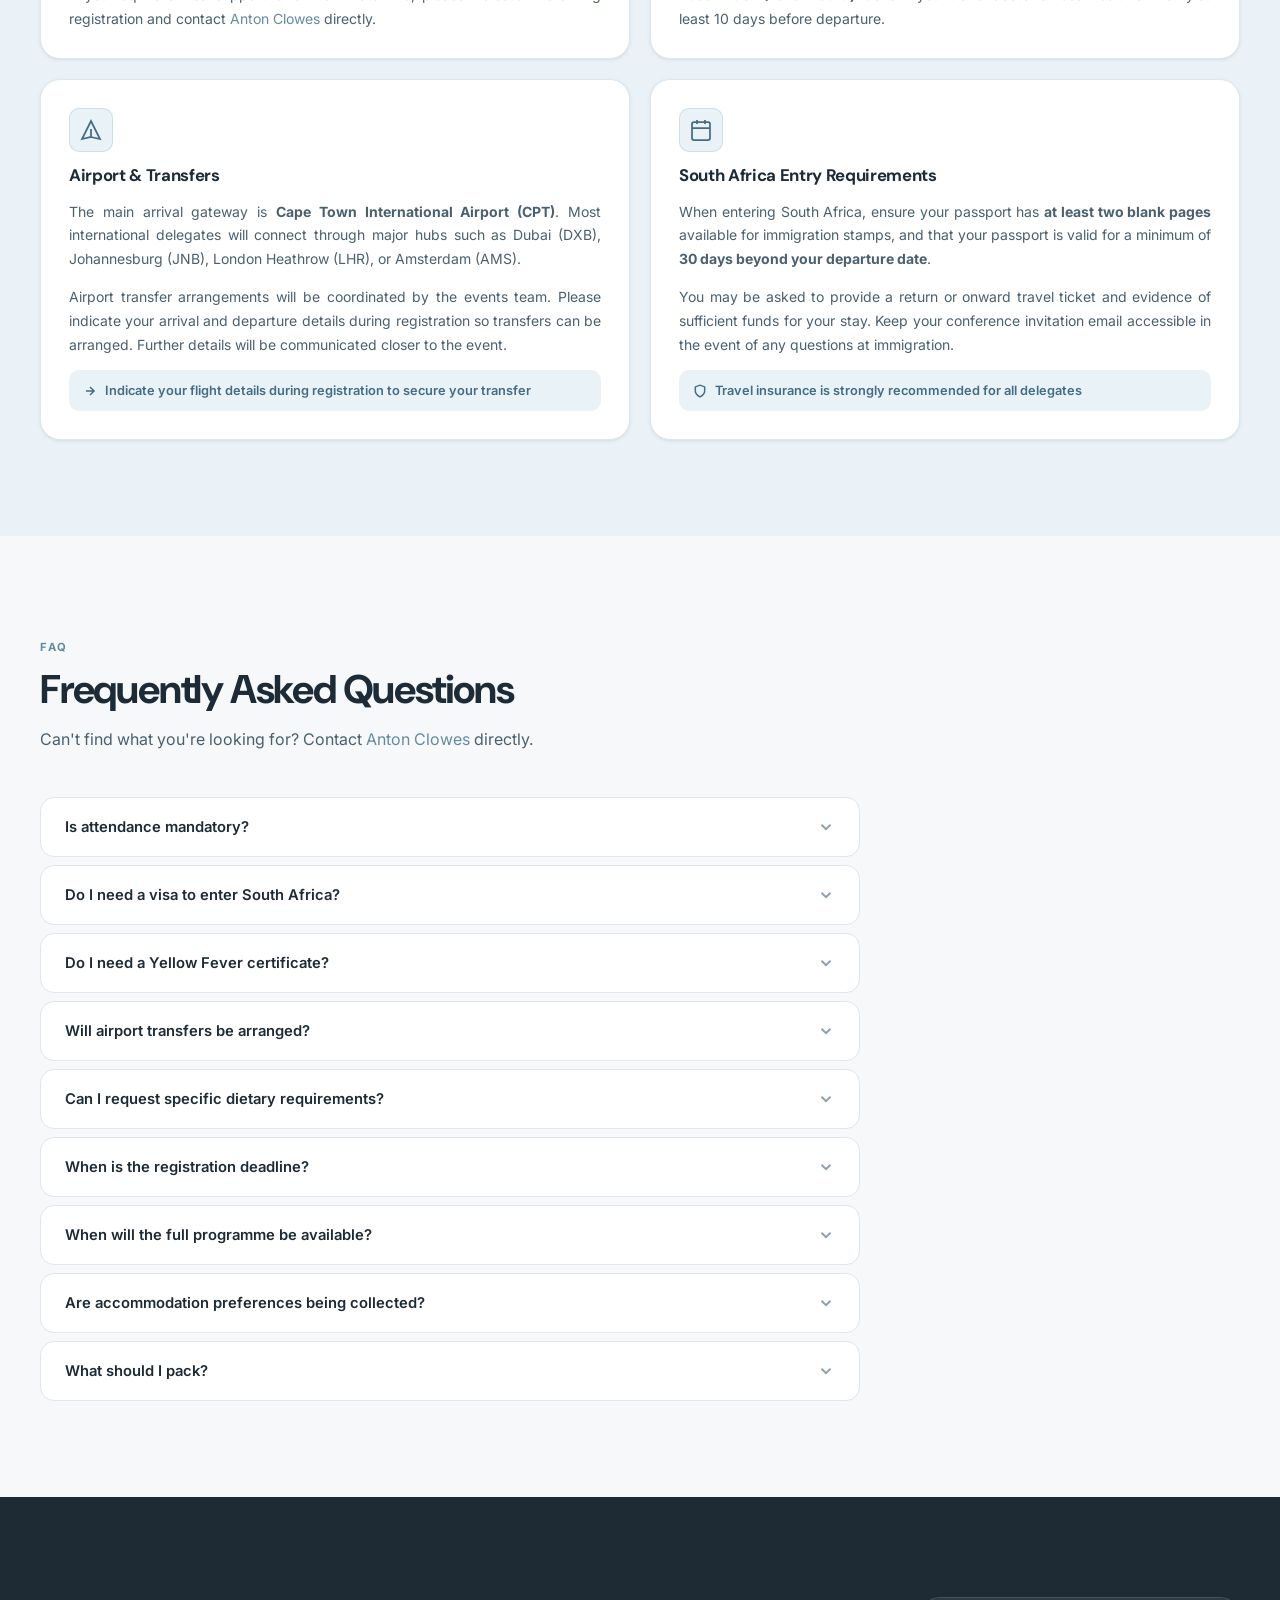
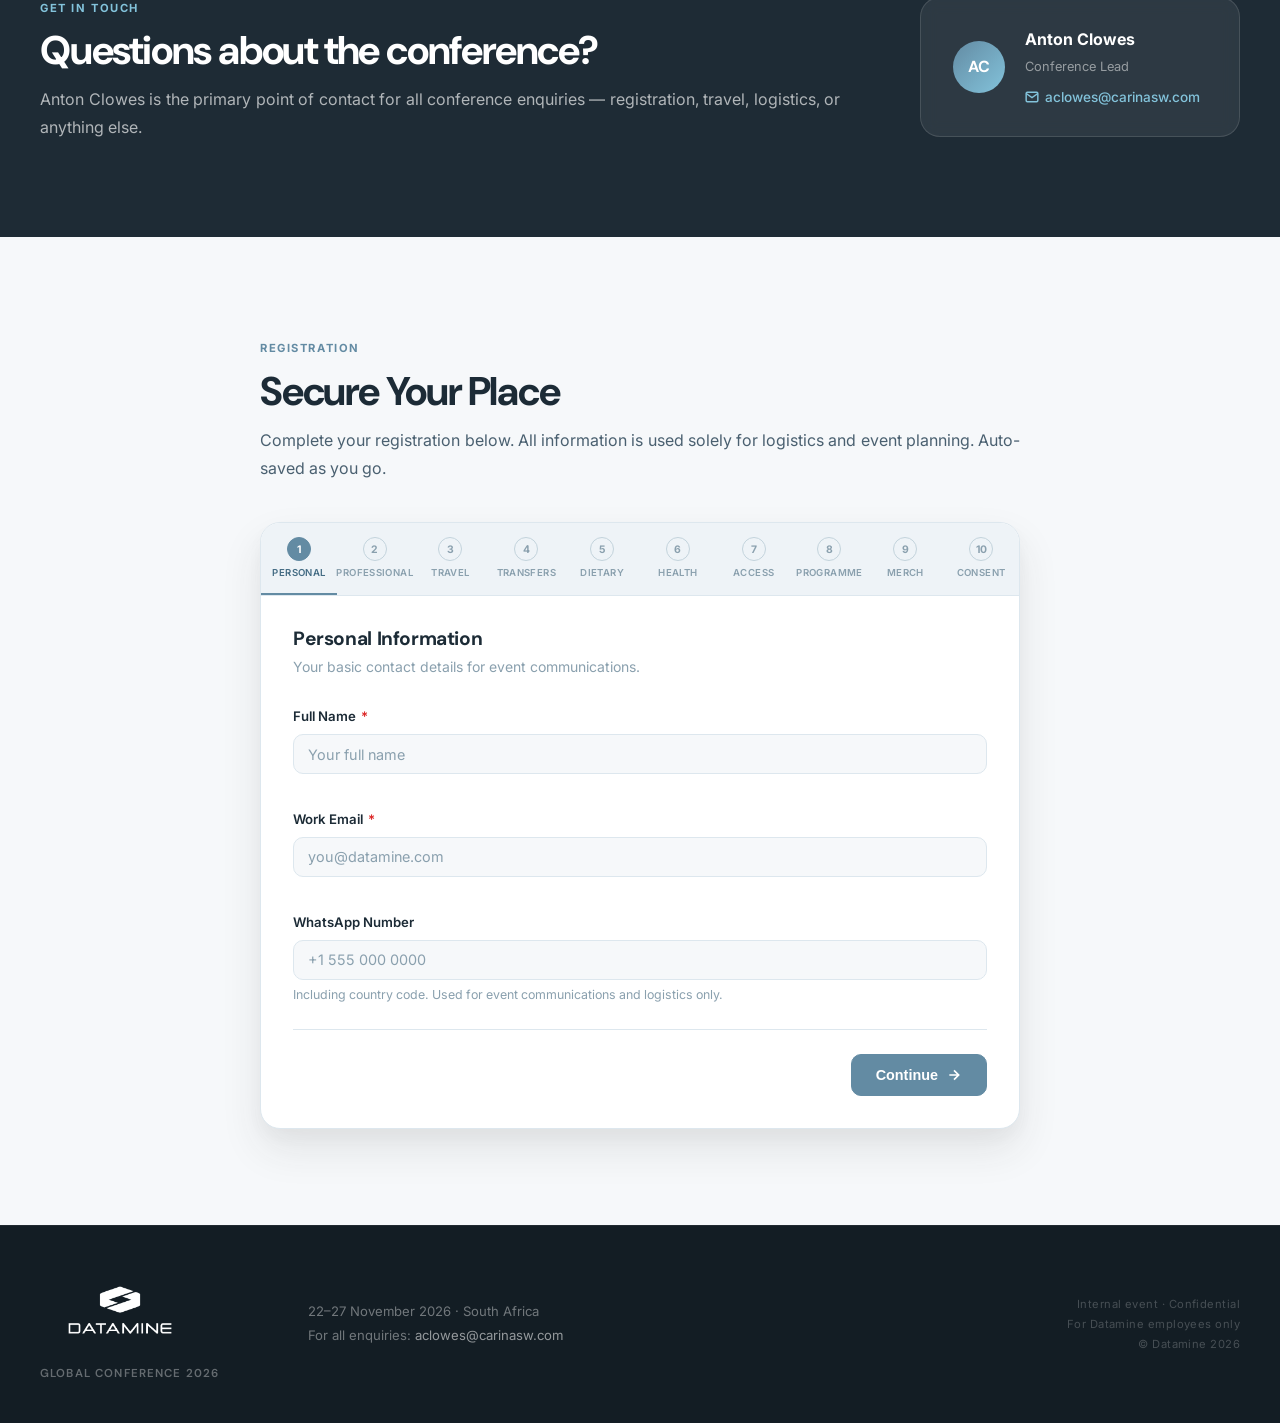
==== commit ff6ad353: "Update index.html atualizando legendas das fotos" ====
--- a/index.html
+++ b/index.html
@@ -431,7 +431,7 @@
               alt="Val de Vie Estate vineyards and mountains"
               onerror="this.src='https://raw.githubusercontent.com/dataminesoftware/datamine-conference/main/images/14g.jpg'; this.onerror=function(){this.style.background='var(--bg-subtle)';this.removeAttribute('src');};"
             />
-            <div class="venue-photo-caption">Estate &amp; Winelands</div>
+            <div class="venue-photo-caption">Resort Living</div>
           </div>
           <div class="venue-photo-thumb">
             <img
@@ -439,7 +439,7 @@
               alt="Pearl Valley Hotel interior"
               onerror="this.src='https://raw.githubusercontent.com/dataminesoftware/datamine-conference/main/images/pearl-valley-hotel-by-mantis_116825_1280-1280-70-0-0-0.jpg'; this.onerror=function(){this.style.background='var(--bg-subtle)';this.removeAttribute('src');};"
             />
-            <div class="venue-photo-caption">Hotel interiors</div>
+            <div class="venue-photo-caption">Golf & Natural Landscape</div>
           </div>
         </div>
       </div>
--- a/css/styles.css
+++ b/css/styles.css
@@ -242,7 +242,7 @@
 }
 
 .nav-logo-image {
-  height: 44px;
+  height: 88px;
   width: auto;
   display: block;
 }
@@ -1945,12 +1945,12 @@
 }
 
 .footer-logo-image {
-  height: 38px;
+  height: 88px;
   width: auto;
   max-width: 160px;
   display: block;
   object-fit: contain;
-  opacity: 0.9;
+  opacity: 1;
 }
 
 .footer-logo-fallback {
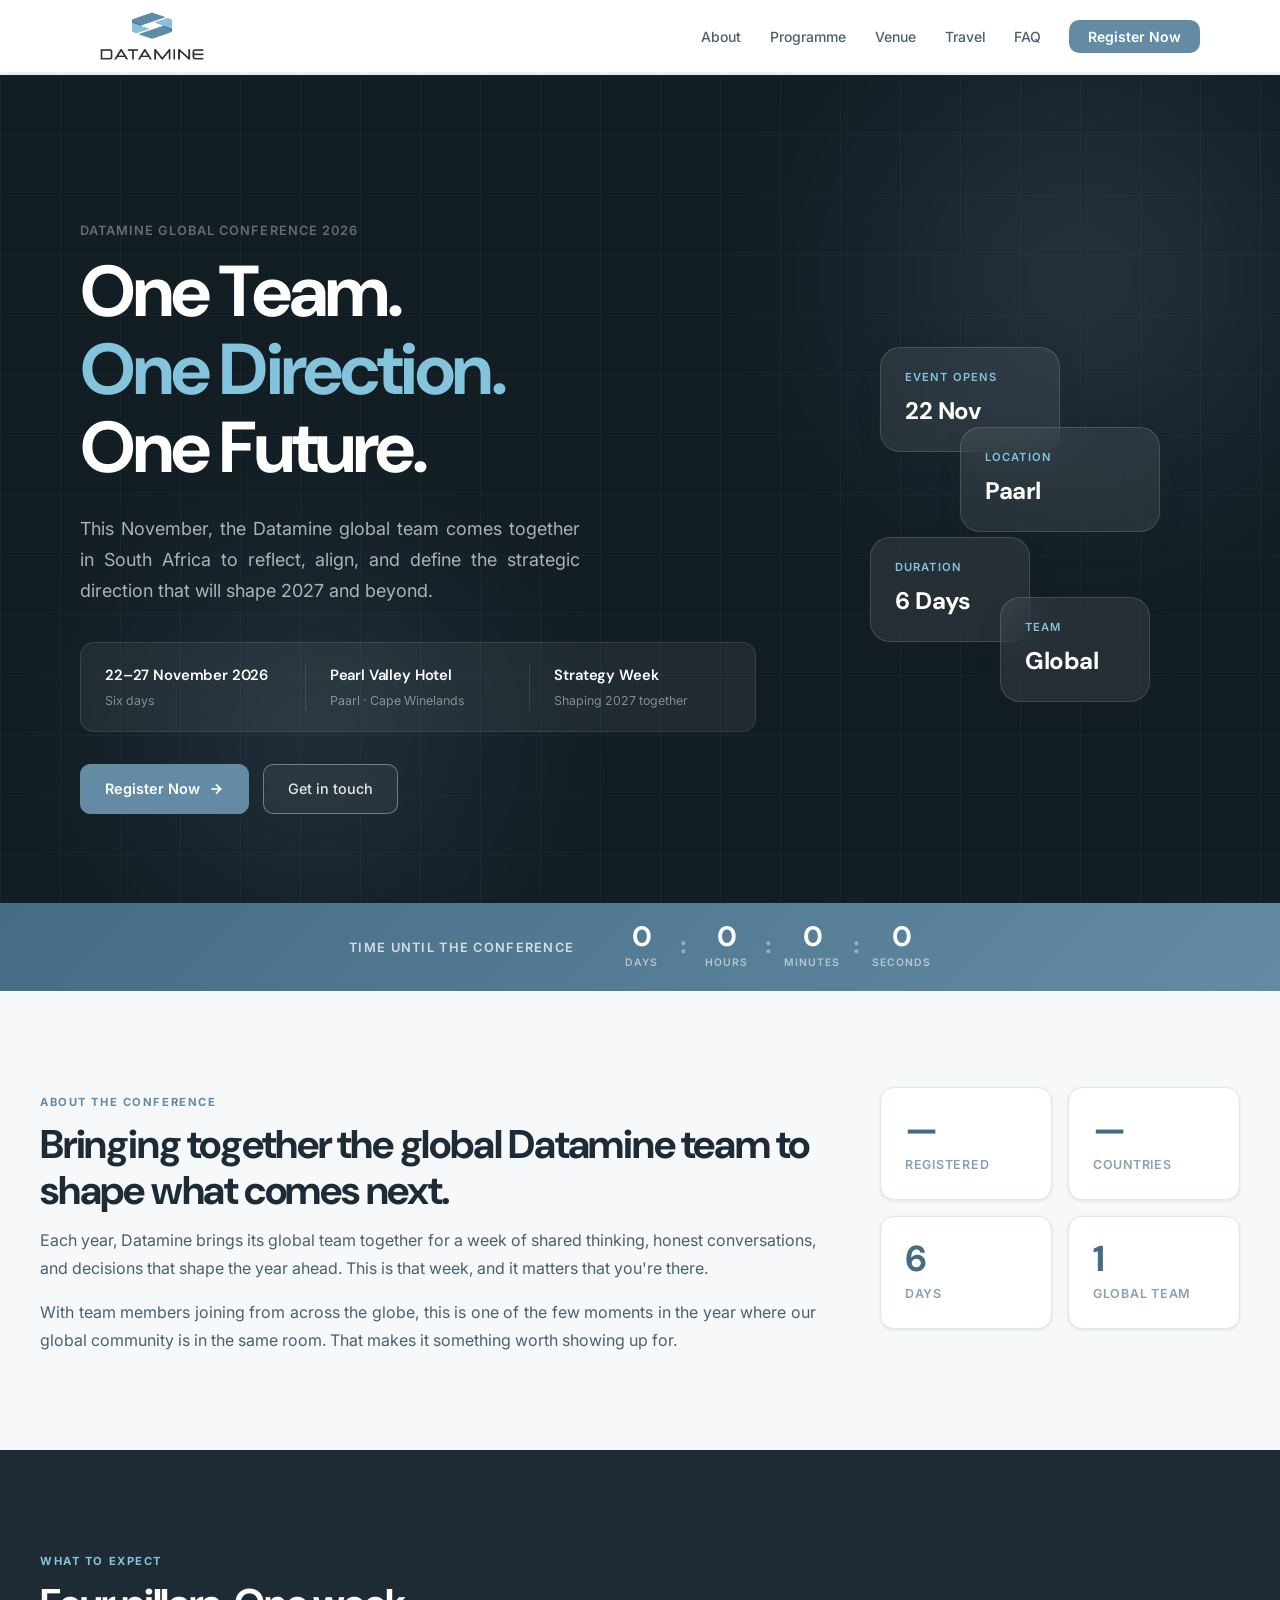
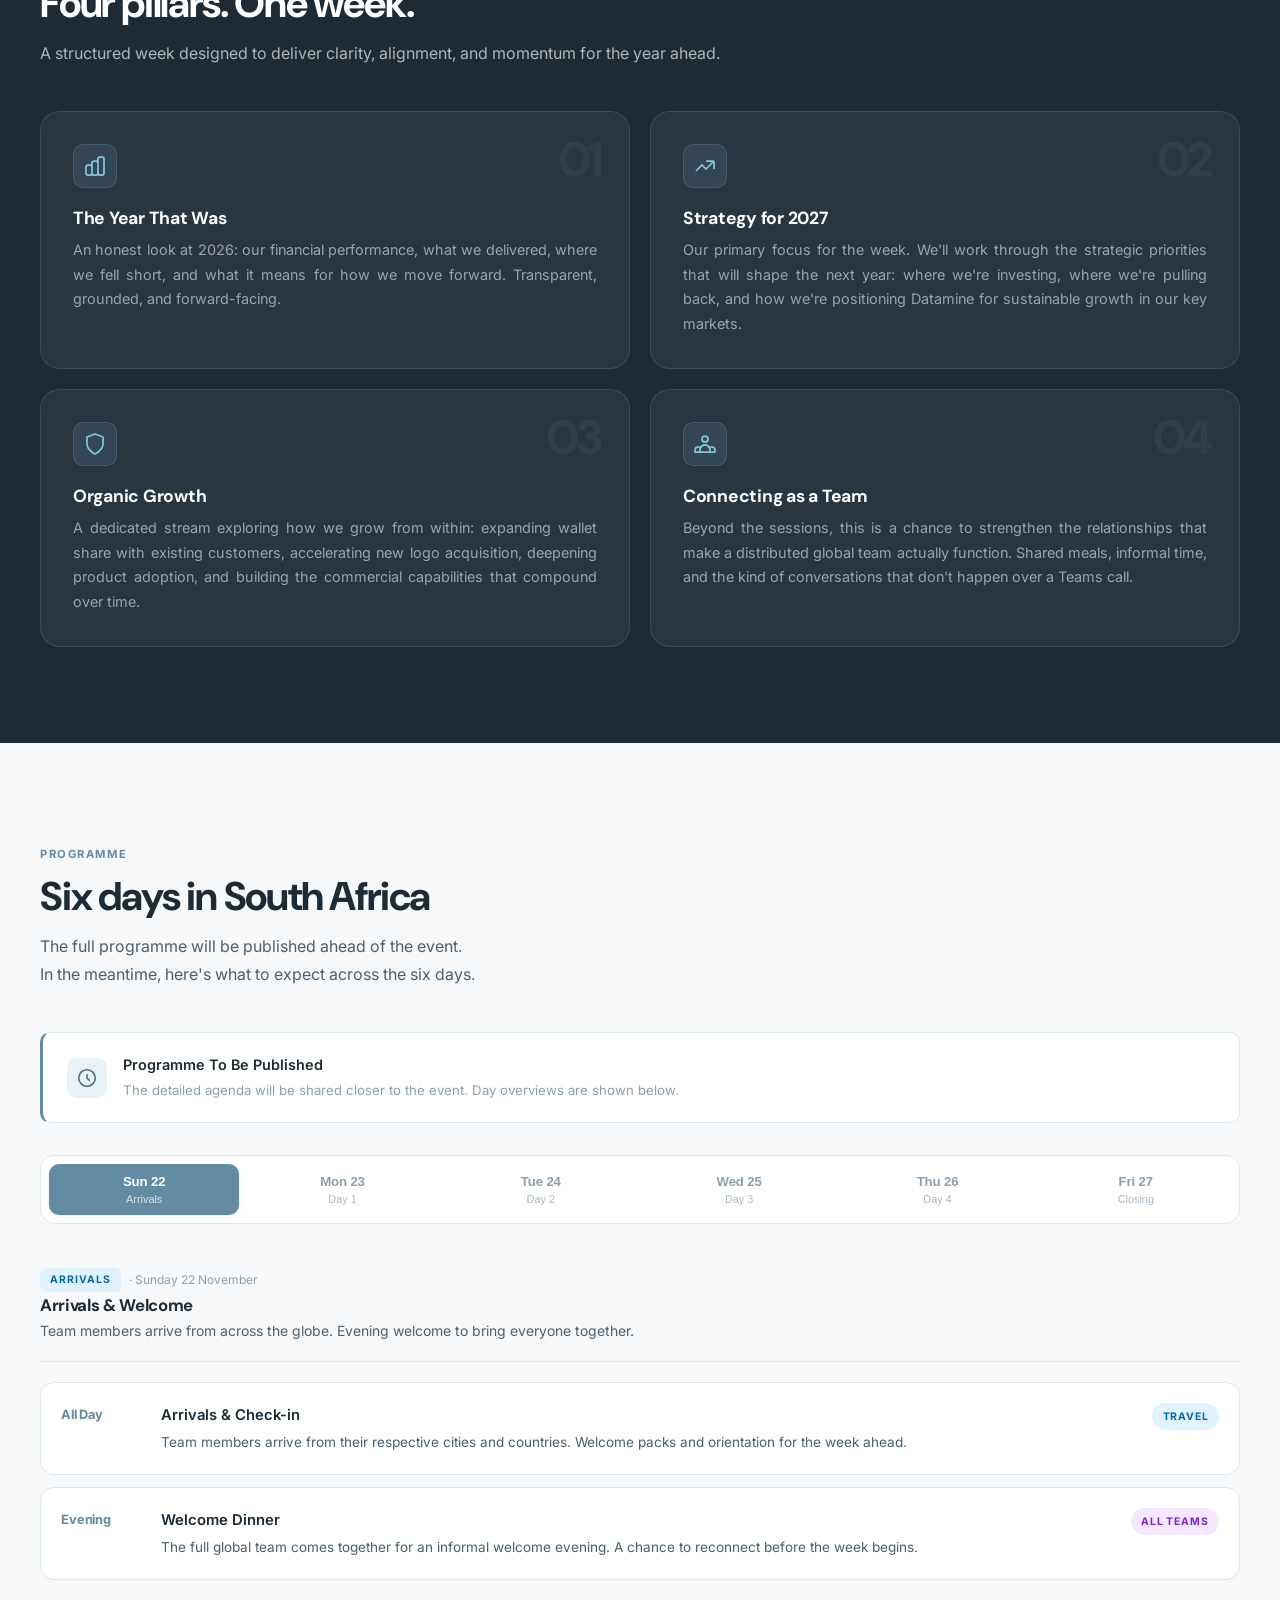
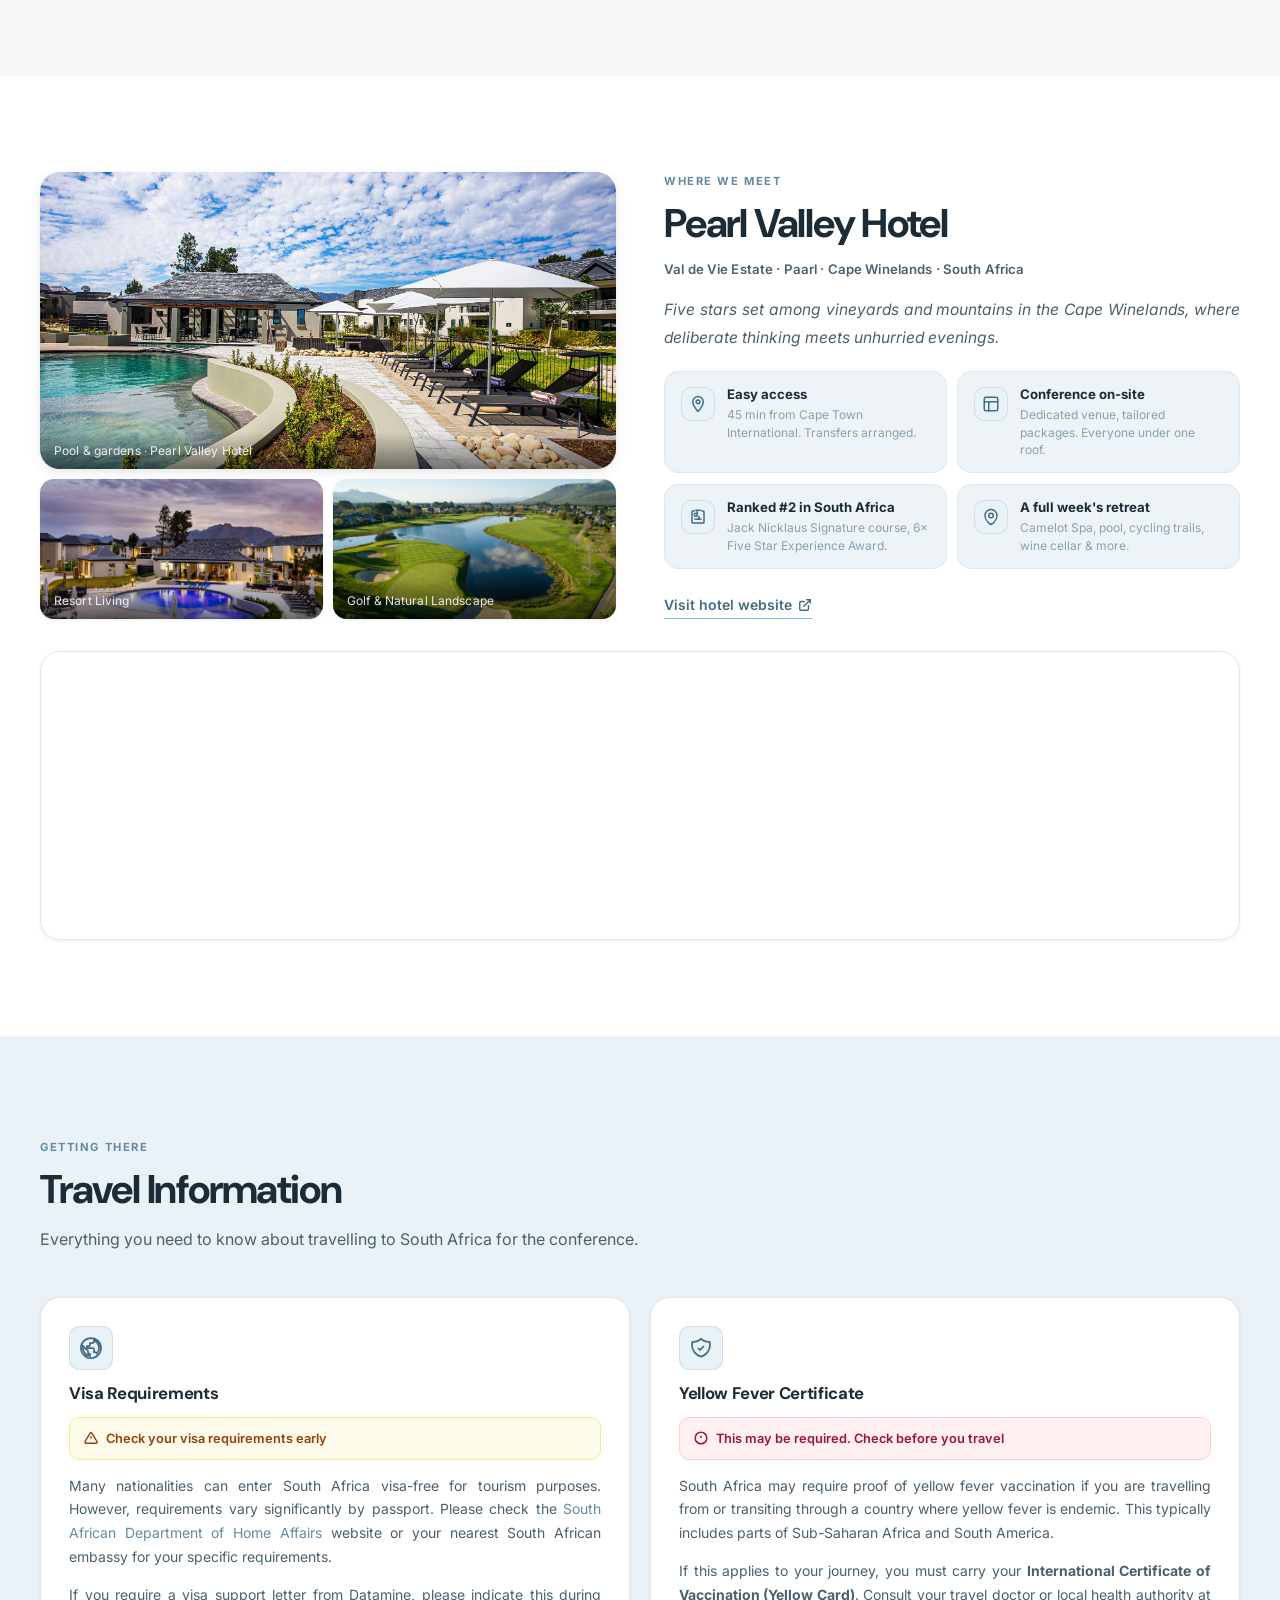
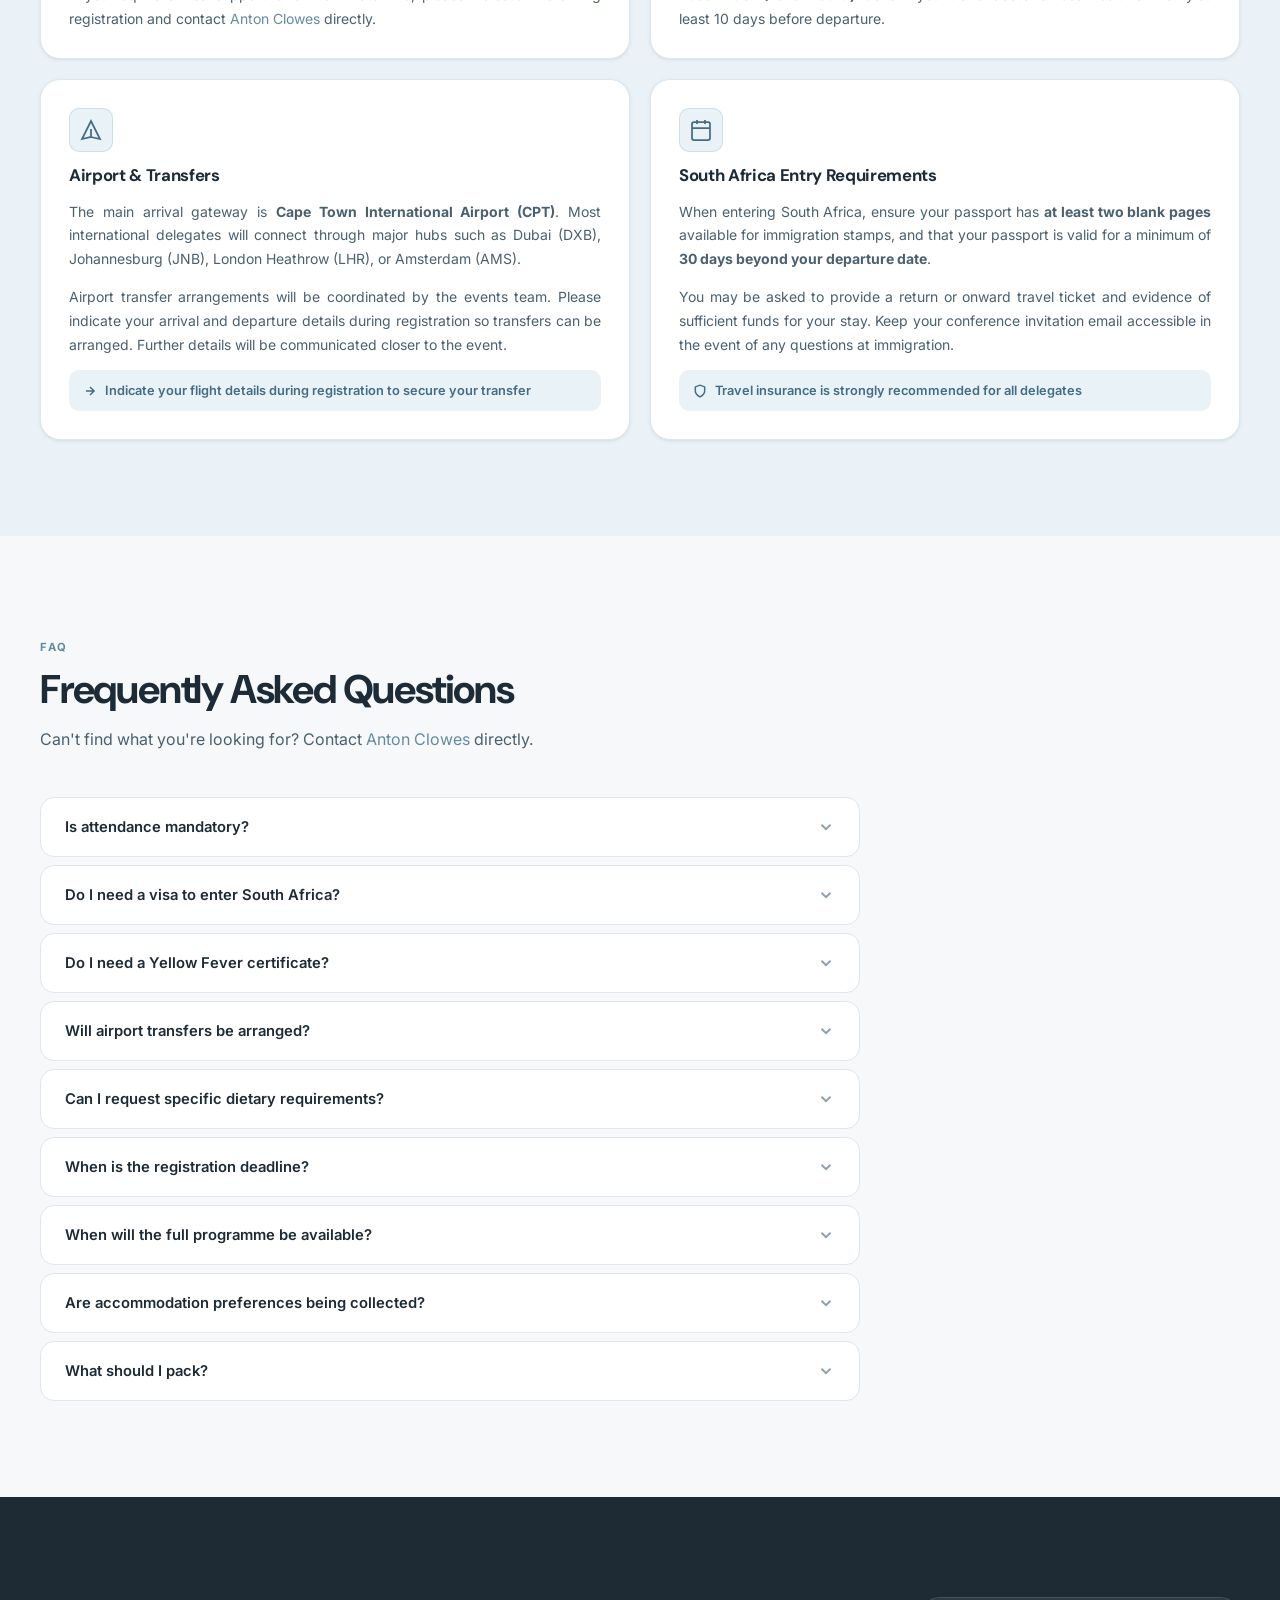
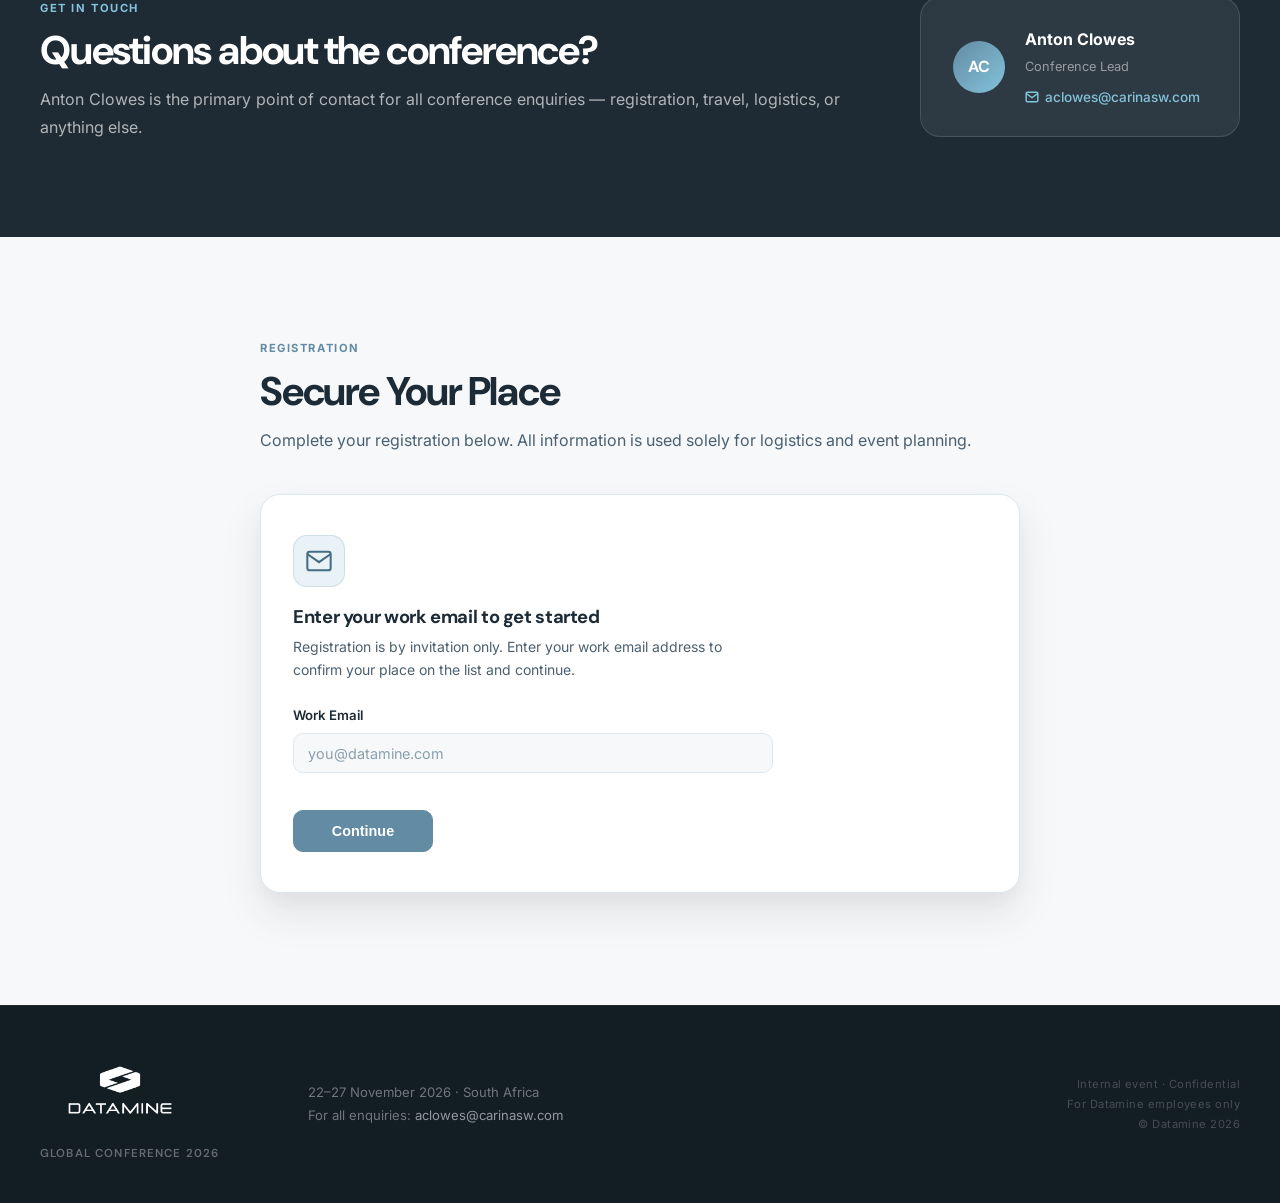
==== commit 867ec200: "Update index.html new version of form" ====
--- a/index.html
+++ b/index.html
@@ -501,7 +501,7 @@
 
     </div>
 
-    <!-- Map embed — Pearl Valley Hotel (-33.8222616, 18.9863186) -->
+    <!-- Map embed -->
     <div class="venue-map-wrap">
       <iframe
         title="Pearl Valley Hotel location map"
@@ -734,10 +734,98 @@
       <div class="register-header">
         <p class="section-eyebrow">Registration</p>
         <h2 id="register-heading" class="section-title">Secure Your Place</h2>
-        <p class="section-sub">Complete your registration below. All information is used solely for logistics and event planning. Auto-saved as you go.</p>
-      </div>
-
-      <div class="reg-form-wrap" id="reg-form-wrap">
+        <p class="section-sub">Complete your registration below. All information is used solely for logistics and event planning.</p>
+      </div>
+
+      <!-- ============================================================
+           EMAIL GATE — sits before the step form
+           ============================================================ -->
+      <div class="email-gate" id="email-gate">
+        <div class="email-gate-inner">
+          <div class="email-gate-icon" aria-hidden="true">
+            <svg width="28" height="28" viewBox="0 0 24 24" fill="none" stroke="currentColor" stroke-width="1.75"><path d="M4 4h16c1.1 0 2 .9 2 2v12c0 1.1-.9 2-2 2H4c-1.1 0-2-.9-2-2V6c0-1.1.9-2 2-2z"/><polyline points="22,6 12,13 2,6"/></svg>
+          </div>
+          <h3 class="email-gate-title">Enter your work email to get started</h3>
+          <p class="email-gate-desc">Registration is by invitation only. Enter your work email address to confirm your place on the list and continue.</p>
+          <div class="email-gate-field">
+            <div class="form-group" style="margin-bottom:0">
+              <label class="form-label" for="gate-email">Work Email</label>
+              <input
+                class="form-input"
+                type="email"
+                id="gate-email"
+                placeholder="you@datamine.com"
+                autocomplete="email"
+                inputmode="email"
+              >
+              <span class="form-error" id="gate-email-error" role="alert"></span>
+            </div>
+          </div>
+          <button type="button" class="btn-primary email-gate-btn" id="gate-btn" onclick="handleEmailGate()">
+            <span class="btn-label">Continue</span>
+            <span class="btn-loading" hidden aria-hidden="true">
+              <svg class="spinner" width="16" height="16" viewBox="0 0 24 24" fill="none" stroke="currentColor" stroke-width="2.5"><path d="M12 2v4M12 18v4M4.93 4.93l2.83 2.83M16.24 16.24l2.83 2.83M2 12h4M18 12h4M4.93 19.07l2.83-2.83M16.24 7.76l2.83-2.83"/></svg>
+              Checking…
+            </span>
+          </button>
+        </div>
+
+        <!-- Gate outcome messages — shown/hidden by JS -->
+
+        <!-- Not on list -->
+        <div class="gate-msg gate-msg-blocked" id="gate-msg-notfound" hidden role="alert">
+          <div class="gate-msg-icon">
+            <svg width="20" height="20" viewBox="0 0 24 24" fill="none" stroke="currentColor" stroke-width="2" aria-hidden="true"><circle cx="12" cy="12" r="10"/><line x1="15" y1="9" x2="9" y2="15"/><line x1="9" y1="9" x2="15" y2="15"/></svg>
+          </div>
+          <div>
+            <strong>This email address is not on the invite list.</strong>
+            <p>If you believe this is an error, please contact <a href="mailto:aclowes@carinasw.com">Anton Clowes</a>.</p>
+          </div>
+        </div>
+
+        <!-- Already fully registered -->
+        <div class="gate-msg gate-msg-info" id="gate-msg-registered" hidden role="alert">
+          <div class="gate-msg-icon">
+            <svg width="20" height="20" viewBox="0 0 24 24" fill="none" stroke="currentColor" stroke-width="2" aria-hidden="true"><path d="M22 11.08V12a10 10 0 11-5.93-9.14"/><polyline points="22 4 12 14.01 9 11.01"/></svg>
+          </div>
+          <div>
+            <strong>You're already registered.</strong>
+            <p>Your registration for the Datamine Global Conference 2026 is complete. If you need to make any changes, please contact <a href="mailto:aclowes@carinasw.com">Anton Clowes</a>.</p>
+          </div>
+        </div>
+
+        <!-- Flight info pending — resume prompt -->
+        <div class="gate-msg gate-msg-warning" id="gate-msg-flightpending" hidden role="alert">
+          <div class="gate-msg-icon">
+            <svg width="20" height="20" viewBox="0 0 24 24" fill="none" stroke="currentColor" stroke-width="2" aria-hidden="true"><path d="M12 19l9 2-9-18-9 18 9-2zm0 0v-8"/></svg>
+          </div>
+          <div>
+            <strong>Your flight details are still outstanding.</strong>
+            <p>Your registration is saved, but we're still waiting on your flight information. Click below to add your travel details.</p>
+            <button type="button" class="btn-primary" style="margin-top:0.875rem" onclick="resumeFlightDetails()">
+              Add flight details
+              <svg width="14" height="14" viewBox="0 0 24 24" fill="none" stroke="currentColor" stroke-width="2.5" aria-hidden="true"><path d="M5 12h14M12 5l7 7-7 7"/></svg>
+            </button>
+          </div>
+        </div>
+
+        <!-- Network / unexpected error -->
+        <div class="gate-msg gate-msg-blocked" id="gate-msg-error" hidden role="alert">
+          <div class="gate-msg-icon">
+            <svg width="20" height="20" viewBox="0 0 24 24" fill="none" stroke="currentColor" stroke-width="2" aria-hidden="true"><circle cx="12" cy="12" r="10"/><line x1="12" y1="8" x2="12" y2="12"/><line x1="12" y1="16" x2="12.01" y2="16"/></svg>
+          </div>
+          <div>
+            <strong>Something went wrong.</strong>
+            <p id="gate-error-detail">Please try again or contact <a href="mailto:aclowes@carinasw.com">aclowes@carinasw.com</a>.</p>
+          </div>
+        </div>
+
+      </div><!-- /email-gate -->
+
+      <!-- ============================================================
+           MULTI-STEP FORM — hidden until gate passes
+           ============================================================ -->
+      <div class="reg-form-wrap" id="reg-form-wrap" hidden>
 
         <!-- STEP INDICATOR -->
         <nav class="form-steps" aria-label="Registration form progress">
@@ -784,21 +872,28 @@
         </nav>
 
         <!-- STEP 1: Personal Information -->
+        <!-- email is no longer collected here — captured at gate -->
         <div id="form-step-1" class="form-step-panel" role="form" aria-labelledby="step1-heading">
           <h3 class="form-step-heading" id="step1-heading">Personal Information</h3>
-          <p class="form-step-desc">Your basic contact details for event communications.</p>
+          <p class="form-step-desc">Please review and confirm your details. You can edit any pre-filled information if needed.</p>
           <div class="form-grid">
             <div class="form-group full">
               <label class="form-label" for="f-fullname">Full Name <span class="required" aria-label="required">*</span></label>
               <input class="form-input" type="text" id="f-fullname" name="fullName" placeholder="Your full name" autocomplete="name" required>
               <span class="form-error" id="err-fullname" role="alert"></span>
             </div>
-            <div class="form-group full">
-              <label class="form-label" for="f-email">Work Email <span class="required" aria-label="required">*</span></label>
-              <input class="form-input" type="email" id="f-email" name="email" placeholder="you@datamine.com" autocomplete="email" required>
-              <span class="form-error" id="err-email" role="alert"></span>
-            </div>
-            <div class="form-group full">
+            <div class="form-group">
+              <label class="form-label" for="f-gender">Gender <span class="required" aria-label="required">*</span></label>
+              <select class="form-select" id="f-gender" name="gender" required>
+                <option value="">Select…</option>
+                <option value="Female">Female</option>
+                <option value="Male">Male</option>
+                <option value="Non-binary">Non-binary</option>
+                <option value="Prefer not to say">Prefer not to say</option>
+              </select>
+              <span class="form-error" id="err-gender" role="alert"></span>
+            </div>
+            <div class="form-group">
               <label class="form-label" for="f-whatsapp">WhatsApp Number</label>
               <input class="form-input" type="tel" id="f-whatsapp" name="whatsappNumber" placeholder="+1 555 000 0000" autocomplete="tel" inputmode="tel" pattern="[+\d\s\-().]{7,20}" oninput="this.value=this.value.replace(/[^\d\s+\-().]/g,'')">
               <span class="form-hint">Including country code. Used for event communications and logistics only.</span>
@@ -816,7 +911,7 @@
         <!-- STEP 2: Professional Information -->
         <div id="form-step-2" class="form-step-panel" role="form" aria-labelledby="step2-heading" hidden>
           <h3 class="form-step-heading" id="step2-heading">Professional Information</h3>
-          <p class="form-step-desc">Your role and where you sit in the organisation.</p>
+          <p class="form-step-desc">Your role and where you sit in the organisation. Pre-filled from our records — edit if anything has changed.</p>
           <div class="form-grid">
             <div class="form-group full">
               <label class="form-label" for="f-jobtitle">Job Title <span class="required" aria-label="required">*</span></label>
@@ -859,6 +954,23 @@
         <div id="form-step-3" class="form-step-panel" role="form" aria-labelledby="step3-heading" hidden>
           <h3 class="form-step-heading" id="step3-heading">Travel Information</h3>
           <p class="form-step-desc">Your travel details for logistics coordination.</p>
+
+          <!-- Flight booked toggle — controls whether flight fields are shown -->
+          <div class="form-grid">
+            <div class="form-group full">
+              <label class="form-label">Do you have your flights booked? <span class="required" aria-label="required">*</span></label>
+              <div class="radio-group" role="radiogroup" id="flight-booked-group">
+                <label class="radio-label">
+                  <input type="radio" name="flightBooked" value="yes" onchange="toggleFlightFields(this.value)"> Yes — I have my flights booked
+                </label>
+                <label class="radio-label">
+                  <input type="radio" name="flightBooked" value="no" onchange="toggleFlightFields(this.value)"> Not yet — I'll add them later
+                </label>
+              </div>
+              <span class="form-error" id="err-flightbooked" role="alert"></span>
+            </div>
+          </div>
+
           <div class="form-grid">
             <div class="form-group">
               <label class="form-label" for="f-residencecountry">Country of Residence <span class="required" aria-label="required">*</span></label>
@@ -897,43 +1009,40 @@
                 <option value="unsure">Unsure — I need to check</option>
               </select>
             </div>
-            <div class="form-group">
-              <label class="form-label" for="f-arrivaldate">Arrival Date <span class="required" aria-label="required">*</span></label>
-<input
-  class="form-input"
-  type="date"
-  id="f-arrivaldate"
-  name="arrivalDate"
-  min="2026-11-01"
-  max="2026-11-27"
-  value="2026-11-22"
-  required>
-              <span class="form-error" id="err-arrivaldate" role="alert"></span>
-            </div>
-            <div class="form-group">
-              <label class="form-label" for="f-arrivaltime">Arrival Time (local South Africa) <span class="required" aria-label="required">*</span></label>
-              <input class="form-input" type="time" id="f-arrivaltime" name="arrivalTime" required>
-              <span class="form-error" id="err-arrivaltime" role="alert"></span>
-            </div>
-            <div class="form-group">
-              <label class="form-label" for="f-departuredate">Departure Date <span class="required" aria-label="required">*</span></label>
-<input
-  class="form-input"
-  type="date"
-  id="f-departuredate"
-  name="departureDate"
-  min="2026-11-22"
-  max="2026-11-30"
-  value="2026-11-27"
-  required>
-              <span class="form-error" id="err-departuredate" role="alert"></span>
-            </div>
-            <div class="form-group">
-              <label class="form-label" for="f-departuretime">Departure Time (local South Africa) <span class="required" aria-label="required">*</span></label>
-              <input class="form-input" type="time" id="f-departuretime" name="departureTime" required>
-              <span class="form-error" id="err-departuretime" role="alert"></span>
-            </div>
-          </div>
+          </div>
+
+          <!-- Flight detail fields — shown only when flights are booked -->
+          <div id="flight-fields" hidden>
+            <div class="flight-fields-header">
+              <svg width="16" height="16" viewBox="0 0 24 24" fill="none" stroke="currentColor" stroke-width="2" aria-hidden="true"><path d="M12 19l9 2-9-18-9 18 9-2zm0 0v-8"/></svg>
+              Flight Details
+            </div>
+            <div class="form-grid">
+              <div class="form-group">
+                <label class="form-label" for="f-arrivaldate">Arrival Date <span class="required" aria-label="required">*</span></label>
+                <input class="form-input" type="date" id="f-arrivaldate" name="arrivalDate"
+                  min="2026-11-01" max="2026-11-27" value="2026-11-22">
+                <span class="form-error" id="err-arrivaldate" role="alert"></span>
+              </div>
+              <div class="form-group">
+                <label class="form-label" for="f-arrivaltime">Arrival Time (South Africa) <span class="required" aria-label="required">*</span></label>
+                <input class="form-input" type="time" id="f-arrivaltime" name="arrivalTime">
+                <span class="form-error" id="err-arrivaltime" role="alert"></span>
+              </div>
+              <div class="form-group">
+                <label class="form-label" for="f-departuredate">Departure Date <span class="required" aria-label="required">*</span></label>
+                <input class="form-input" type="date" id="f-departuredate" name="departureDate"
+                  min="2026-11-22" max="2026-11-30" value="2026-11-27">
+                <span class="form-error" id="err-departuredate" role="alert"></span>
+              </div>
+              <div class="form-group">
+                <label class="form-label" for="f-departuretime">Departure Time (South Africa) <span class="required" aria-label="required">*</span></label>
+                <input class="form-input" type="time" id="f-departuretime" name="departureTime">
+                <span class="form-error" id="err-departuretime" role="alert"></span>
+              </div>
+            </div>
+          </div>
+
           <div class="form-nav">
             <button type="button" class="btn-ghost" onclick="prevStep(3)">
               <svg width="16" height="16" viewBox="0 0 24 24" fill="none" stroke="currentColor" stroke-width="2.5" aria-hidden="true"><path d="M19 12H5M12 19l-7-7 7-7"/></svg>
@@ -1137,37 +1246,31 @@
         <!-- STEP 9: Merchandise -->
         <div id="form-step-9" class="form-step-panel" role="form" aria-labelledby="step9-heading" hidden>
           <h3 class="form-step-heading" id="step9-heading">Conference Merchandise</h3>
-          <p class="form-step-desc">A Datamine conference t-shirt will be provided to all delegates. Please select your size.</p>
+          <p class="form-step-desc">A Datamine conference t-shirt will be provided to all delegates. Please confirm your size and preferred fit.</p>
           <div class="form-grid">
             <div class="form-group full">
               <label class="form-label" for="f-tshirt">T-Shirt Size <span class="required" aria-label="required">*</span></label>
               <div class="size-selector" role="radiogroup" aria-label="T-shirt size">
-                <label class="size-option">
-                  <input type="radio" name="tshirtSize" value="XS"> <span>XS</span>
-                </label>
-                <label class="size-option">
-                  <input type="radio" name="tshirtSize" value="S"> <span>S</span>
-                </label>
-                <label class="size-option">
-                  <input type="radio" name="tshirtSize" value="M"> <span>M</span>
-                </label>
-                <label class="size-option">
-                  <input type="radio" name="tshirtSize" value="L"> <span>L</span>
-                </label>
-                <label class="size-option">
-                  <input type="radio" name="tshirtSize" value="XL"> <span>XL</span>
-                </label>
-                <label class="size-option">
-                  <input type="radio" name="tshirtSize" value="XXL"> <span>XXL</span>
-                </label>
-                <label class="size-option">
-                  <input type="radio" name="tshirtSize" value="3XL"> <span>3XL</span>
-                </label>
-                <label class="size-option">
-                  <input type="radio" name="tshirtSize" value="4XL"> <span>4XL</span>
-                </label>
+                <label class="size-option"><input type="radio" name="tshirtSize" value="XS"> <span>XS</span></label>
+                <label class="size-option"><input type="radio" name="tshirtSize" value="S"> <span>S</span></label>
+                <label class="size-option"><input type="radio" name="tshirtSize" value="M"> <span>M</span></label>
+                <label class="size-option"><input type="radio" name="tshirtSize" value="L"> <span>L</span></label>
+                <label class="size-option"><input type="radio" name="tshirtSize" value="XL"> <span>XL</span></label>
+                <label class="size-option"><input type="radio" name="tshirtSize" value="XXL"> <span>XXL</span></label>
+                <label class="size-option"><input type="radio" name="tshirtSize" value="3XL"> <span>3XL</span></label>
+                <label class="size-option"><input type="radio" name="tshirtSize" value="4XL"> <span>4XL</span></label>
               </div>
               <span class="form-error" id="err-tshirt" role="alert"></span>
+            </div>
+            <div class="form-group full">
+              <label class="form-label" for="f-tshirtfit">T-Shirt Fit <span class="required" aria-label="required">*</span></label>
+              <select class="form-select" id="f-tshirtfit" name="tshirtFit" required>
+                <option value="">Select…</option>
+                <option value="Fitted">Fitted</option>
+                <option value="Standard">Standard</option>
+              </select>
+              <span class="form-hint">Pre-selected based on your profile. Update if you prefer a different cut.</span>
+              <span class="form-error" id="err-tshirtfit" role="alert"></span>
             </div>
           </div>
           <div class="form-nav">
@@ -1225,7 +1328,7 @@
 
       </div><!-- /reg-form-wrap -->
 
-      <!-- SUCCESS STATE -->
+      <!-- SUCCESS STATE — full registration -->
       <div class="success-box" id="success-box" hidden role="alert" aria-live="assertive">
         <div class="success-icon" aria-hidden="true">
           <svg width="32" height="32" viewBox="0 0 24 24" fill="none" stroke="currentColor" stroke-width="2.5"><path d="M22 11.08V12a10 10 0 11-5.93-9.14"/><polyline points="22 4 12 14.01 9 11.01"/></svg>
@@ -1236,6 +1339,15 @@
           Contact the events team
           <svg width="14" height="14" viewBox="0 0 24 24" fill="none" stroke="currentColor" stroke-width="2.5" aria-hidden="true"><path d="M7 17L17 7M17 7H7M17 7v10"/></svg>
         </a>
+      </div>
+
+      <!-- SUCCESS STATE — flight details updated -->
+      <div class="success-box" id="success-box-flight" hidden role="alert" aria-live="assertive">
+        <div class="success-icon" aria-hidden="true">
+          <svg width="32" height="32" viewBox="0 0 24 24" fill="none" stroke="currentColor" stroke-width="2.5"><path d="M12 19l9 2-9-18-9 18 9-2zm0 0v-8"/></svg>
+        </div>
+        <h3>Flight details updated!</h3>
+        <p>Your travel information has been saved. The events team will use this to coordinate your airport transfer. If anything changes, contact <a href="mailto:aclowes@carinasw.com">Anton Clowes</a>.</p>
       </div>
 
       <!-- ERROR STATE -->
@@ -1354,12 +1466,13 @@
             <th>Business Unit</th>
             <th>Country</th>
             <th>Visa</th>
+            <th>Status</th>
             <th>T-shirt</th>
             <th>Submitted</th>
           </tr>
         </thead>
         <tbody id="admin-tbody">
-          <tr><td colspan="8" class="admin-loading">Loading registrations…</td></tr>
+          <tr><td colspan="9" class="admin-loading">Loading registrations…</td></tr>
         </tbody>
       </table>
     </div>
--- a/css/styles.css
+++ b/css/styles.css
@@ -2357,3 +2357,181 @@
 
   .day-header { padding: 1rem 0 0.875rem; }
 }
+
+/* ============================================================
+   EMAIL GATE
+   Sits above the multi-step form. Shown by default, hidden
+   once the user passes the gate check.
+   ============================================================ */
+.email-gate {
+  background: var(--bg-secondary);
+  border: 1px solid var(--border-light);
+  border-radius: var(--radius-xl);
+  overflow: hidden;
+  box-shadow: var(--shadow-xl);
+  margin-bottom: 1rem;
+}
+
+.email-gate-inner {
+  padding: 2.5rem 2rem;
+  display: flex;
+  flex-direction: column;
+  align-items: flex-start;
+  gap: 0;
+}
+
+.email-gate-icon {
+  width: 52px;
+  height: 52px;
+  border-radius: var(--radius-lg);
+  background: var(--brand-primary-light);
+  border: 1px solid rgba(99,139,163,0.2);
+  display: flex;
+  align-items: center;
+  justify-content: center;
+  color: var(--brand-primary-dark);
+  margin-bottom: 1.25rem;
+  flex-shrink: 0;
+}
+
+.email-gate-title {
+  font-size: 1.15rem;
+  font-weight: 700;
+  color: var(--text-primary);
+  margin-bottom: 0.4rem;
+  letter-spacing: -0.02em;
+}
+
+.email-gate-desc {
+  font-size: 0.875rem;
+  color: var(--text-secondary);
+  line-height: 1.65;
+  margin-bottom: 1.5rem;
+  max-width: 480px;
+}
+
+.email-gate-field {
+  width: 100%;
+  max-width: 480px;
+  margin-bottom: 1.125rem;
+}
+
+.email-gate-btn {
+  min-width: 140px;
+  justify-content: center;
+}
+
+/* Gate outcome messages */
+.gate-msg {
+  display: flex;
+  align-items: flex-start;
+  gap: 0.875rem;
+  padding: 1.25rem 1.5rem;
+  border-top: 1px solid var(--border-light);
+}
+
+.gate-msg[hidden] { display: none; }
+
+.gate-msg-icon {
+  width: 36px;
+  height: 36px;
+  border-radius: 50%;
+  display: flex;
+  align-items: center;
+  justify-content: center;
+  flex-shrink: 0;
+}
+
+.gate-msg-blocked {
+  background: var(--error-bg);
+  border-color: var(--error-border);
+}
+
+.gate-msg-blocked .gate-msg-icon {
+  background: #FECACA;
+  color: #DC2626;
+}
+
+.gate-msg-blocked strong {
+  display: block;
+  font-size: 0.875rem;
+  color: var(--error-text);
+  margin-bottom: 0.2rem;
+}
+
+.gate-msg-blocked p {
+  font-size: 0.84rem;
+  color: var(--error-text);
+  line-height: 1.6;
+}
+
+.gate-msg-info {
+  background: var(--success-bg);
+  border-color: var(--success-border);
+}
+
+.gate-msg-info .gate-msg-icon {
+  background: #BBF7D0;
+  color: #16A34A;
+}
+
+.gate-msg-info strong {
+  display: block;
+  font-size: 0.875rem;
+  color: var(--success-text);
+  margin-bottom: 0.2rem;
+}
+
+.gate-msg-info p {
+  font-size: 0.84rem;
+  color: var(--success-text);
+  line-height: 1.6;
+}
+
+.gate-msg-warning {
+  background: #FFFBEB;
+  border-color: #FDE68A;
+}
+
+.gate-msg-warning .gate-msg-icon {
+  background: #FDE68A;
+  color: #92400E;
+}
+
+.gate-msg-warning strong {
+  display: block;
+  font-size: 0.875rem;
+  color: #92400E;
+  margin-bottom: 0.2rem;
+}
+
+.gate-msg-warning p {
+  font-size: 0.84rem;
+  color: #78350F;
+  line-height: 1.6;
+}
+
+/* ============================================================
+   FLIGHT FIELDS SECTION
+   Conditionally shown inside Step 3 when flights are booked.
+   ============================================================ */
+.flight-fields-header {
+  display: flex;
+  align-items: center;
+  gap: 0.5rem;
+  font-size: 0.82rem;
+  font-weight: 700;
+  letter-spacing: 0.06em;
+  text-transform: uppercase;
+  color: var(--brand-primary-dark);
+  padding: 0.75rem 0 0.5rem;
+  margin-top: 0.5rem;
+  border-top: 1px solid var(--border-light);
+}
+
+#flight-fields[hidden] { display: none; }
+
+#flight-fields .form-grid {
+  margin-top: 0.75rem;
+  margin-bottom: 0;
+}
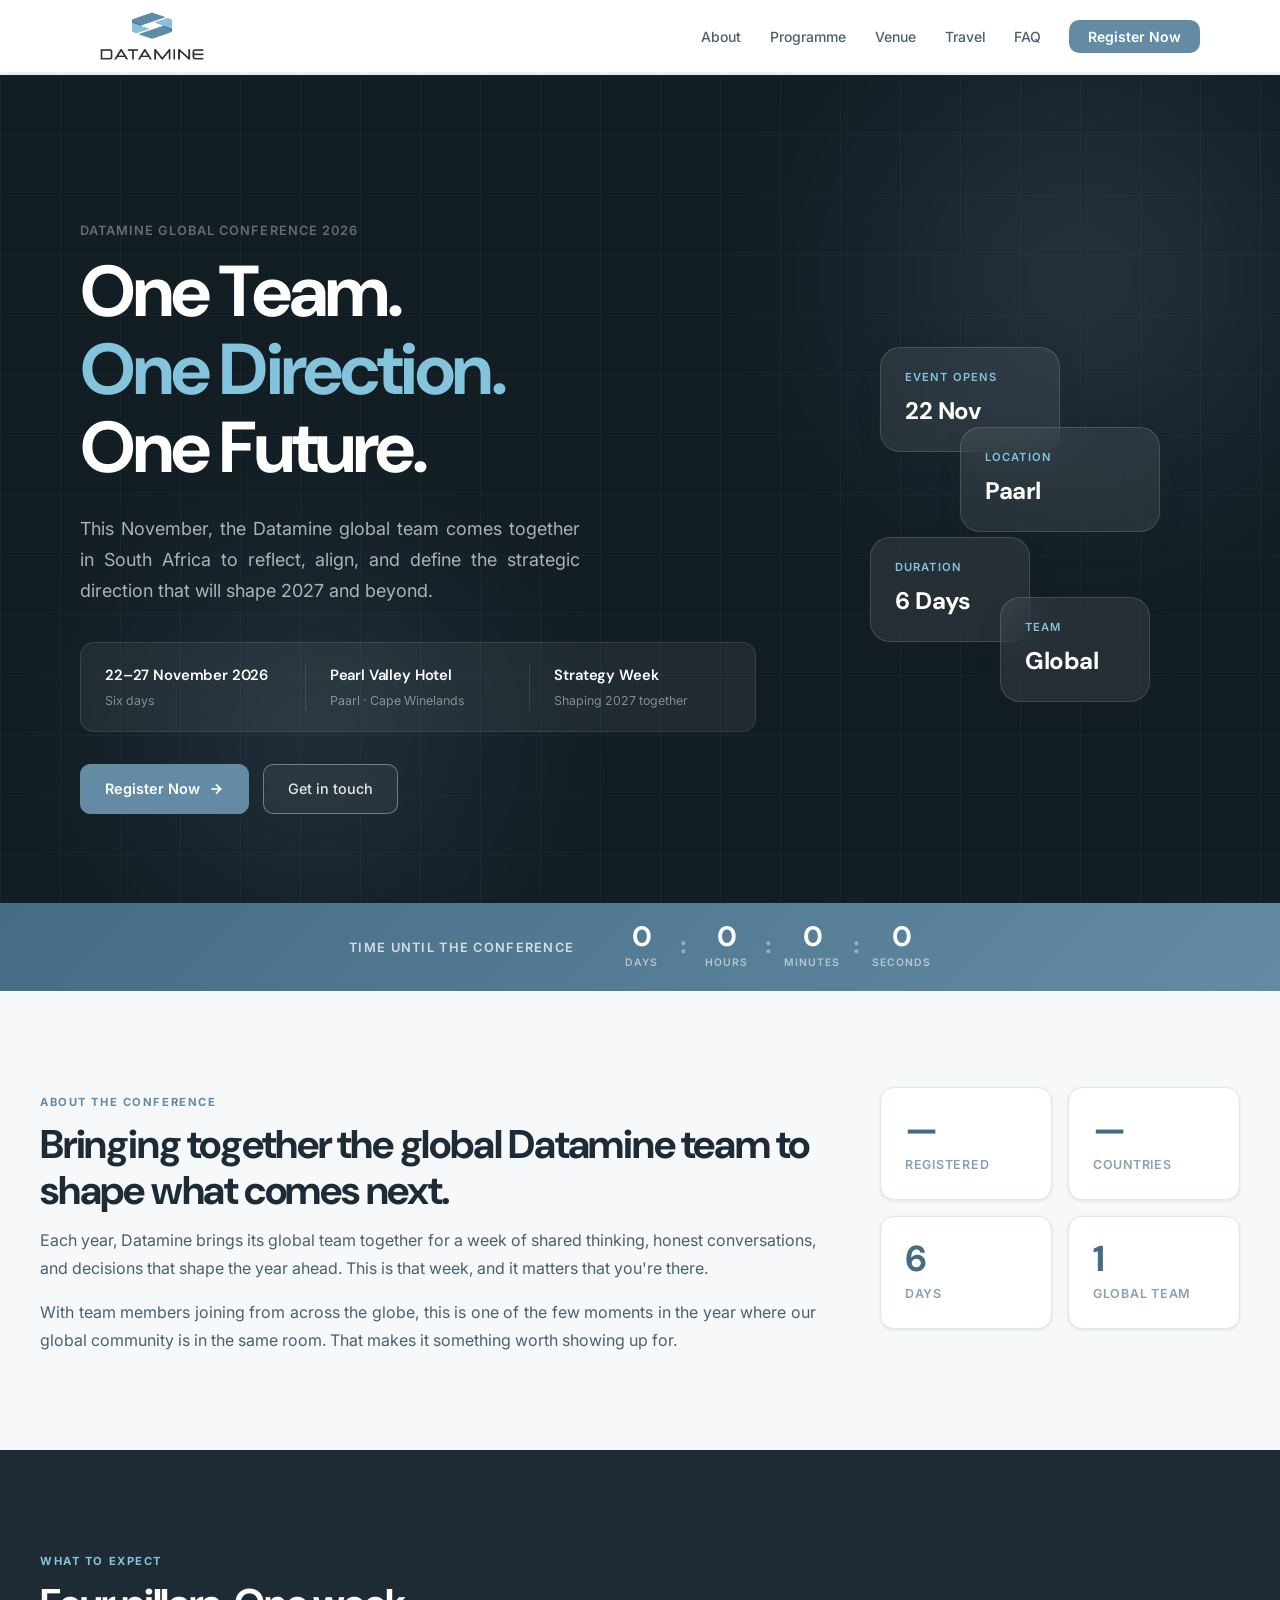
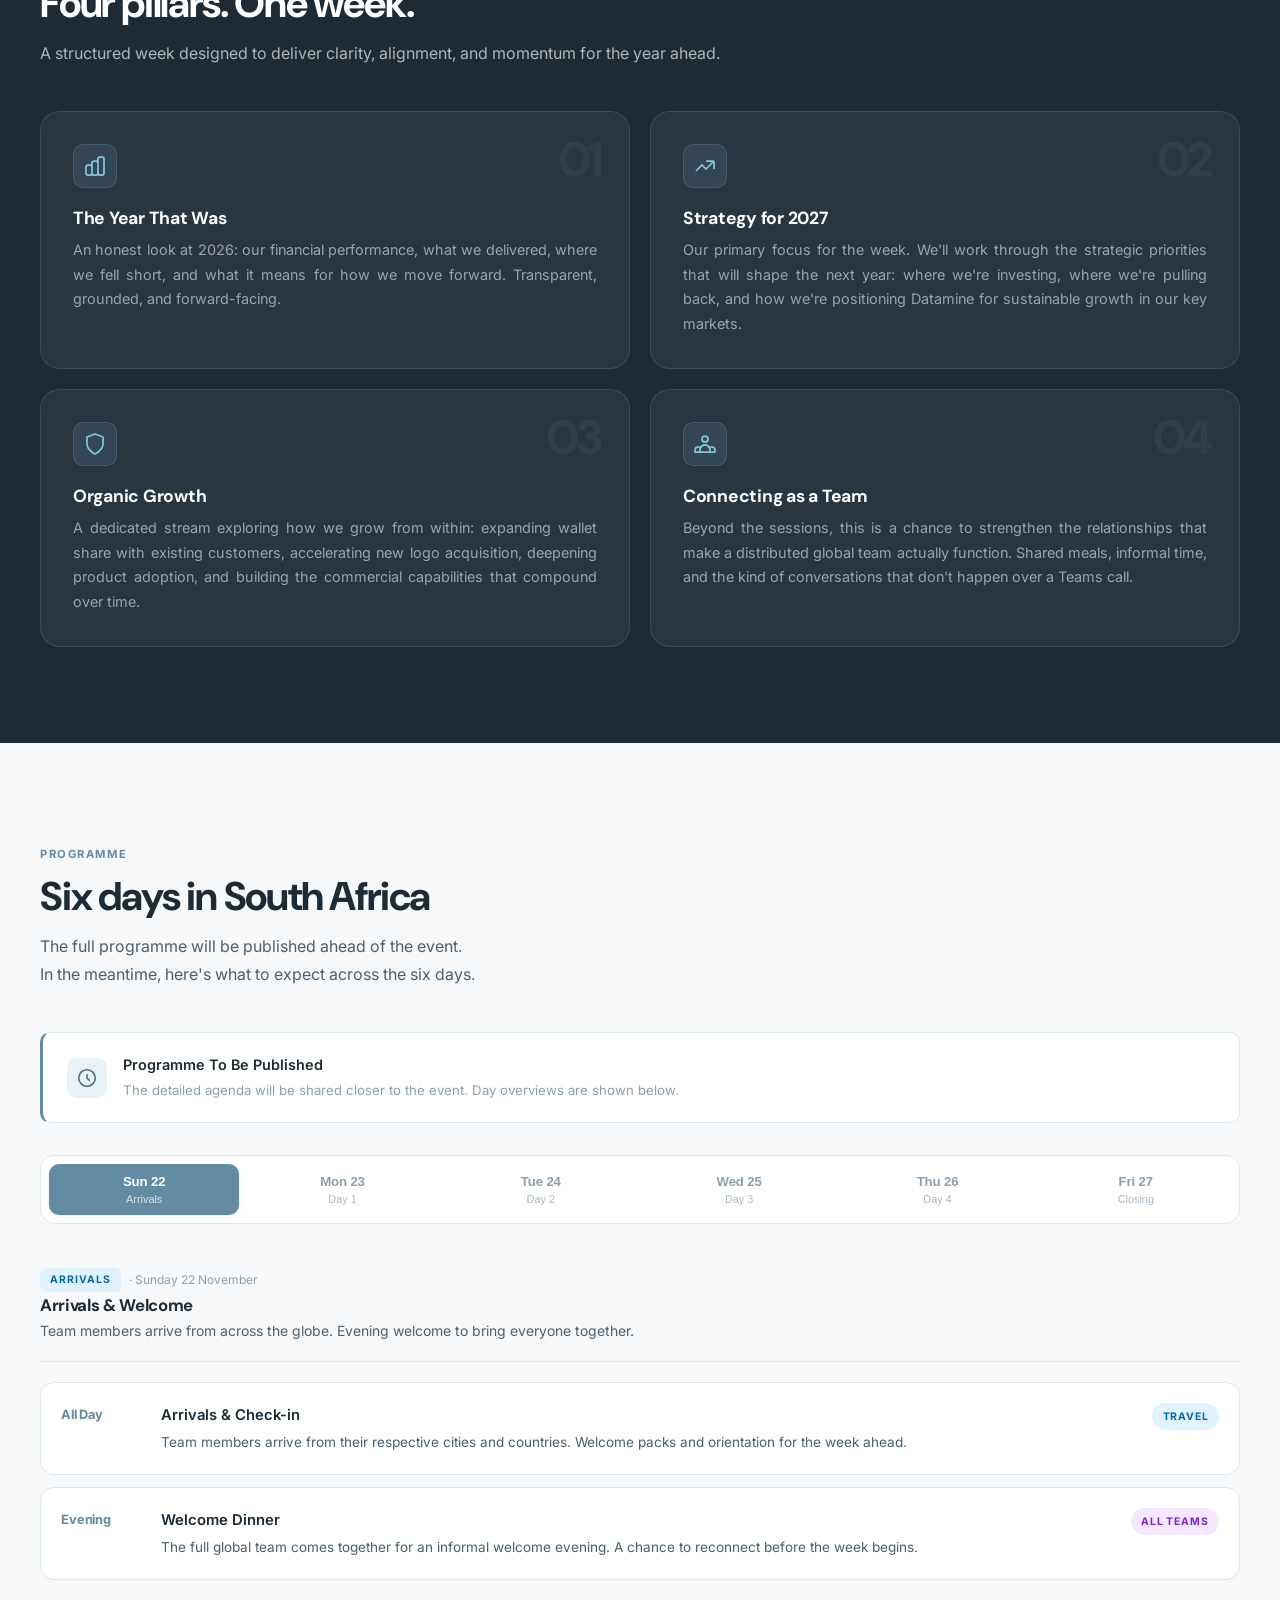
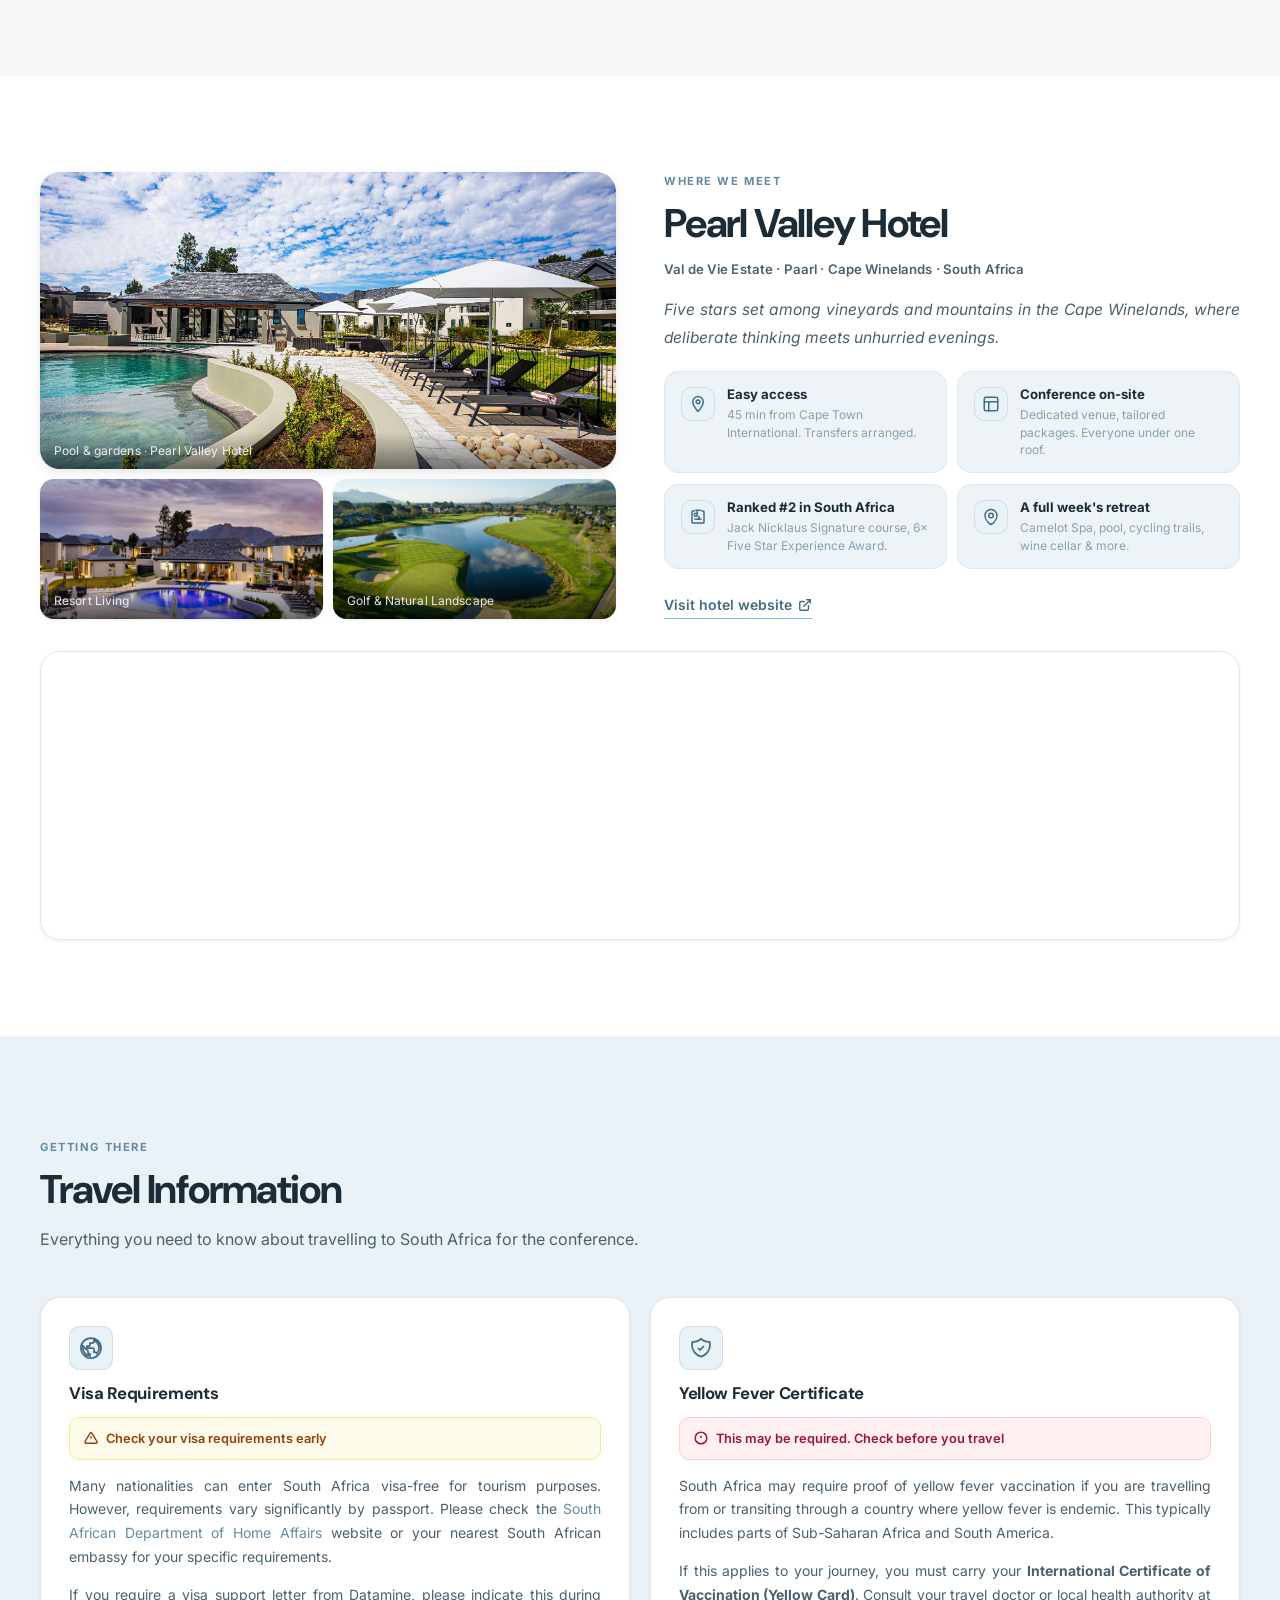
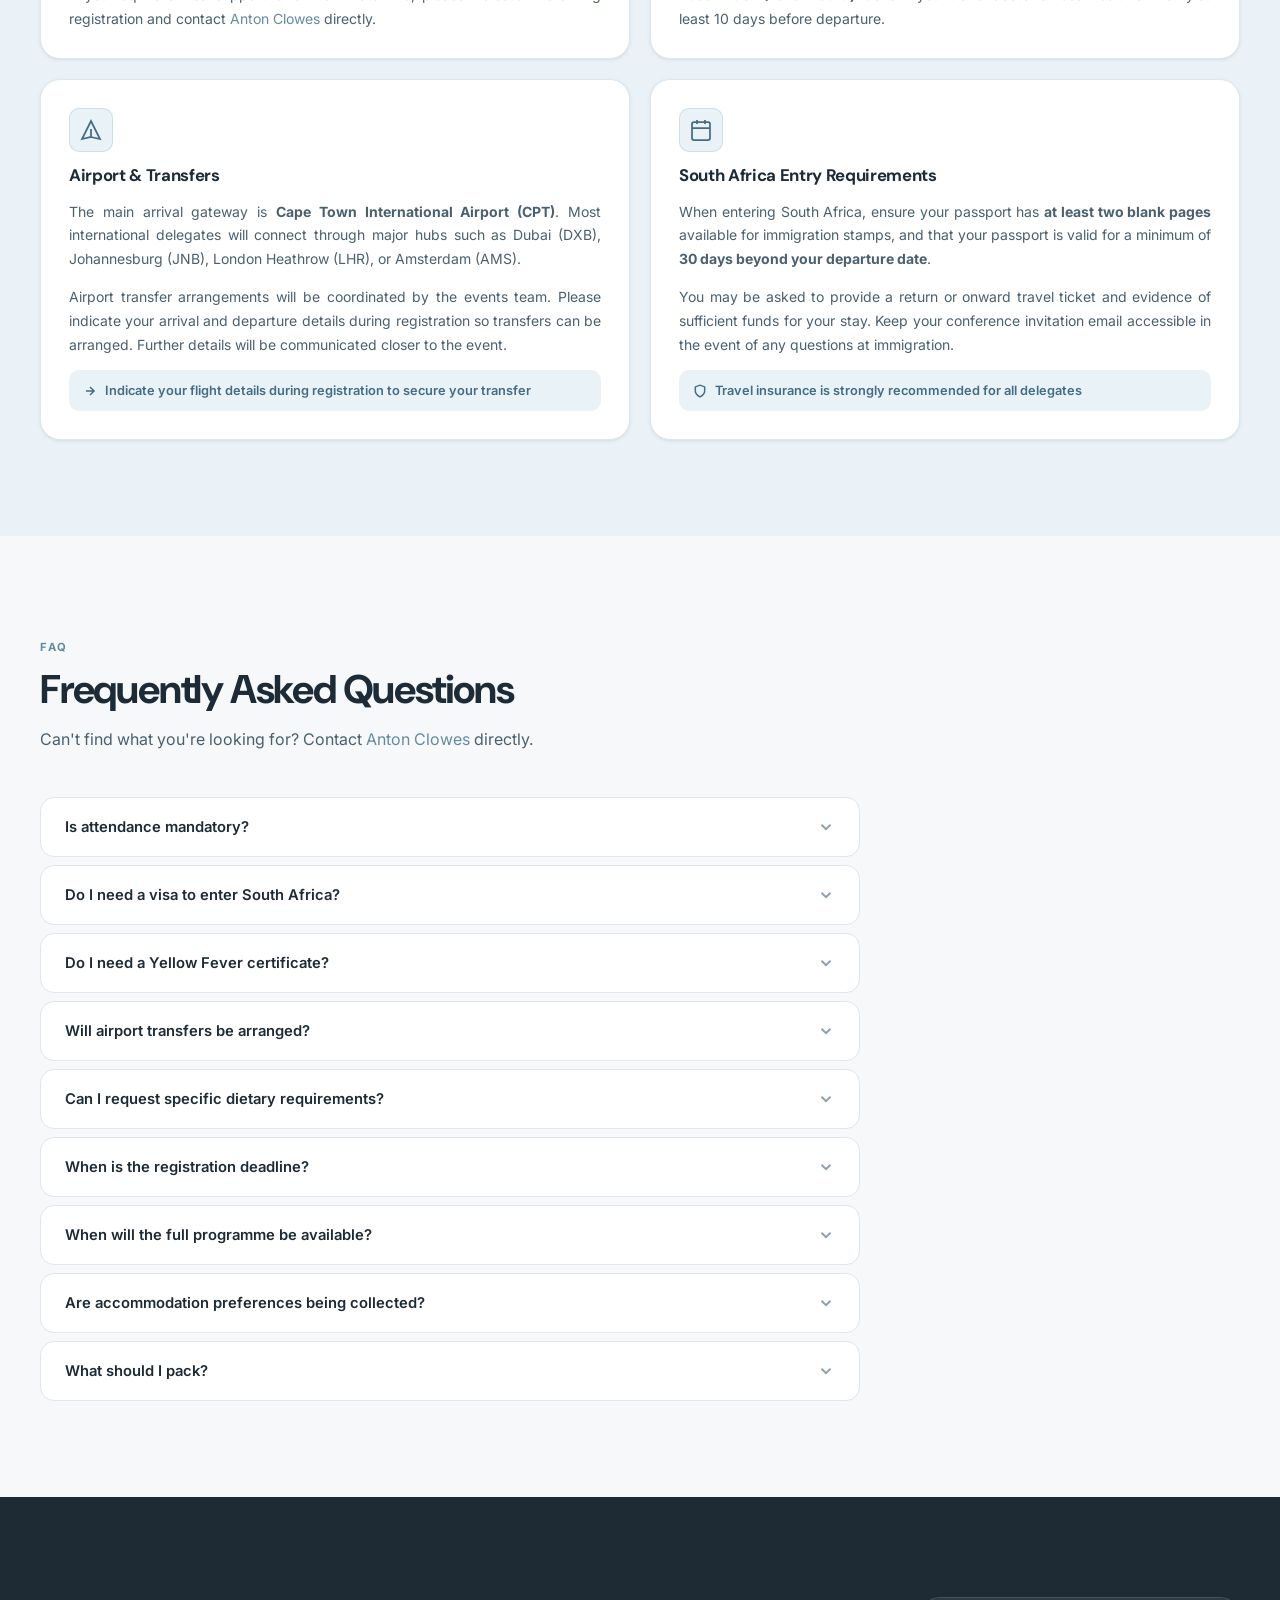
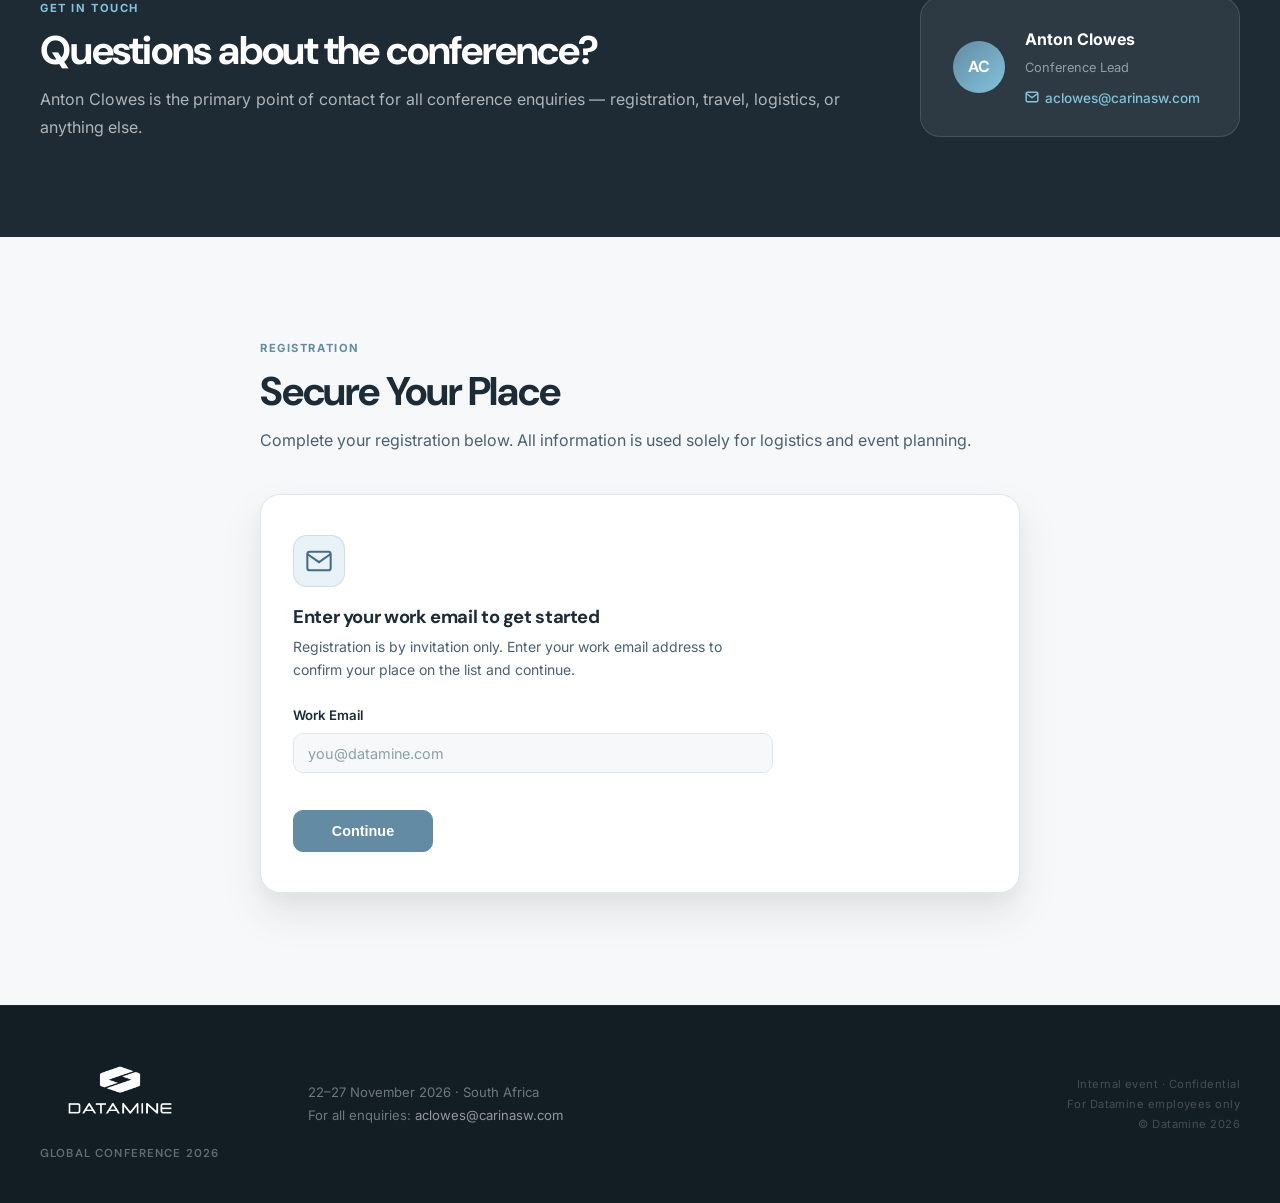
==== commit 1fa3b9df: "Update index.html Add flight details" ====
--- a/index.html
+++ b/index.html
@@ -843,30 +843,26 @@
           </div>
           <div class="form-step-item" data-step="4">
             <span class="form-step-dot" aria-hidden="true">4</span>
-            <span class="step-label">Transfers</span>
+            <span class="step-label">Dietary</span>
           </div>
           <div class="form-step-item" data-step="5">
             <span class="form-step-dot" aria-hidden="true">5</span>
-            <span class="step-label">Dietary</span>
+            <span class="step-label">Health</span>
           </div>
           <div class="form-step-item" data-step="6">
             <span class="form-step-dot" aria-hidden="true">6</span>
-            <span class="step-label">Health</span>
+            <span class="step-label">Access</span>
           </div>
           <div class="form-step-item" data-step="7">
             <span class="form-step-dot" aria-hidden="true">7</span>
-            <span class="step-label">Access</span>
+            <span class="step-label">Programme</span>
           </div>
           <div class="form-step-item" data-step="8">
             <span class="form-step-dot" aria-hidden="true">8</span>
-            <span class="step-label">Programme</span>
+            <span class="step-label">Merch</span>
           </div>
           <div class="form-step-item" data-step="9">
             <span class="form-step-dot" aria-hidden="true">9</span>
-            <span class="step-label">Merch</span>
-          </div>
-          <div class="form-step-item" data-step="10">
-            <span class="form-step-dot" aria-hidden="true">10</span>
             <span class="step-label">Consent</span>
           </div>
         </nav>
@@ -895,7 +891,7 @@
             </div>
             <div class="form-group">
               <label class="form-label" for="f-whatsapp">WhatsApp Number</label>
-              <input class="form-input" type="tel" id="f-whatsapp" name="whatsappNumber" placeholder="+1 555 000 0000" autocomplete="tel" inputmode="tel" pattern="[+\d\s\-().]{7,20}" oninput="this.value=this.value.replace(/[^\d\s+\-().]/g,'')">
+              <input class="form-input" type="tel" id="f-whatsapp" name="whatsappNumber" placeholder="+1 555 000 0000" autocomplete="tel" inputmode="tel" pattern="[+\d\s().\\-]{7,20}" oninput="this.value=this.value.replace(/[^\d\s+().\\-]/g,'')">
               <span class="form-hint">Including country code. Used for event communications and logistics only.</span>
             </div>
           </div>
@@ -950,13 +946,13 @@
           </div>
         </div>
 
-        <!-- STEP 3: Travel Information -->
+        <!-- STEP 3: Travel Information (includes flight details + transfers when booked) -->
         <div id="form-step-3" class="form-step-panel" role="form" aria-labelledby="step3-heading" hidden>
           <h3 class="form-step-heading" id="step3-heading">Travel Information</h3>
           <p class="form-step-desc">Your travel details for logistics coordination.</p>
 
-          <!-- Flight booked toggle — controls whether flight fields are shown -->
-          <div class="form-grid">
+          <!-- Flight booked toggle -->
+          <div class="form-grid" id="travel-toggle-grid">
             <div class="form-group full">
               <label class="form-label">Do you have your flights booked? <span class="required" aria-label="required">*</span></label>
               <div class="radio-group" role="radiogroup" id="flight-booked-group">
@@ -971,7 +967,7 @@
             </div>
           </div>
 
-          <div class="form-grid">
+          <div class="form-grid" id="travel-fields-grid">
             <div class="form-group">
               <label class="form-label" for="f-residencecountry">Country of Residence <span class="required" aria-label="required">*</span></label>
               <div class="country-wrap" id="wrap-residencecountry">
@@ -1011,7 +1007,7 @@
             </div>
           </div>
 
-          <!-- Flight detail fields — shown only when flights are booked -->
+          <!-- Flight details + transfers — shown only when flights are booked -->
           <div id="flight-fields" hidden>
             <div class="flight-fields-header">
               <svg width="16" height="16" viewBox="0 0 24 24" fill="none" stroke="currentColor" stroke-width="2" aria-hidden="true"><path d="M12 19l9 2-9-18-9 18 9-2zm0 0v-8"/></svg>
@@ -1041,6 +1037,32 @@
                 <span class="form-error" id="err-departuretime" role="alert"></span>
               </div>
             </div>
+            <div class="flight-fields-header" style="margin-top:0.5rem">
+              <svg width="16" height="16" viewBox="0 0 24 24" fill="none" stroke="currentColor" stroke-width="2" aria-hidden="true"><path d="M3 9l9-7 9 7v11a2 2 0 0 1-2 2H5a2 2 0 0 1-2-2z"/><polyline points="9 22 9 12 15 12 15 22"/></svg>
+              Airport Transfers
+            </div>
+            <div class="form-grid">
+              <div class="form-group full">
+                <label class="form-label" for="f-transferarrival">Arrival Transfer Required <span class="required" aria-label="required">*</span></label>
+                <select class="form-select" id="f-transferarrival" name="airportTransferArrival">
+                  <option value="">Select…</option>
+                  <option value="yes">Yes — I need a transfer from the airport on arrival</option>
+                  <option value="no">No — I will arrange my own transport</option>
+                  <option value="unsure">Unsure — please contact me</option>
+                </select>
+                <span class="form-error" id="err-transferarrival" role="alert"></span>
+              </div>
+              <div class="form-group full">
+                <label class="form-label" for="f-transferdeparture">Departure Transfer Required <span class="required" aria-label="required">*</span></label>
+                <select class="form-select" id="f-transferdeparture" name="airportTransferDeparture">
+                  <option value="">Select…</option>
+                  <option value="yes">Yes — I need a transfer to the airport on departure</option>
+                  <option value="no">No — I will arrange my own transport</option>
+                  <option value="unsure">Unsure — please contact me</option>
+                </select>
+                <span class="form-error" id="err-transferdeparture" role="alert"></span>
+              </div>
+            </div>
           </div>
 
           <div class="form-nav">
@@ -1055,30 +1077,23 @@
           </div>
         </div>
 
-        <!-- STEP 4: Transfers -->
+        <!-- STEP 4: Dietary Requirements -->
         <div id="form-step-4" class="form-step-panel" role="form" aria-labelledby="step4-heading" hidden>
-          <h3 class="form-step-heading" id="step4-heading">Airport Transfers</h3>
-          <p class="form-step-desc">Let us know if you need transfers to and from the airport.</p>
+          <h3 class="form-step-heading" id="step4-heading">Dietary Requirements</h3>
+          <p class="form-step-desc">Help us ensure all meals and catering are right for you.</p>
           <div class="form-grid">
             <div class="form-group full">
-              <label class="form-label" for="f-transferarrival">Arrival Transfer Required <span class="required" aria-label="required">*</span></label>
-              <select class="form-select" id="f-transferarrival" name="airportTransferArrival" required>
-                <option value="">Select…</option>
-                <option value="yes">Yes — I need a transfer from the airport on arrival</option>
-                <option value="no">No — I will arrange my own transport</option>
-                <option value="unsure">Unsure — please contact me</option>
-              </select>
-              <span class="form-error" id="err-transferarrival" role="alert"></span>
-            </div>
-            <div class="form-group full">
-              <label class="form-label" for="f-transferdeparture">Departure Transfer Required <span class="required" aria-label="required">*</span></label>
-              <select class="form-select" id="f-transferdeparture" name="airportTransferDeparture" required>
-                <option value="">Select…</option>
-                <option value="yes">Yes — I need a transfer to the airport on departure</option>
-                <option value="no">No — I will arrange my own transport</option>
-                <option value="unsure">Unsure — please contact me</option>
-              </select>
-              <span class="form-error" id="err-transferdeparture" role="alert"></span>
+              <label class="form-label" for="f-dietary">Dietary Restrictions</label>
+              <input class="form-input" type="text" id="f-dietary" name="dietaryRestrictions" placeholder="e.g. Vegetarian, Vegan, Halal, Kosher, Gluten-free — or 'None'">
+            </div>
+            <div class="form-group full">
+              <label class="form-label" for="f-allergies">Food Allergies</label>
+              <input class="form-input" type="text" id="f-allergies" name="foodAllergies" placeholder="e.g. Nuts, Shellfish, Dairy, Eggs — or 'None'">
+              <span class="form-hint">Please list all allergies. This information is taken seriously and shared with catering.</span>
+            </div>
+            <div class="form-group full">
+              <label class="form-label" for="f-dietarynotes">Additional Dietary Notes</label>
+              <textarea class="form-textarea" id="f-dietarynotes" name="dietaryNotes" placeholder="Anything else the catering team should know…" rows="3"></textarea>
             </div>
           </div>
           <div class="form-nav">
@@ -1093,40 +1108,9 @@
           </div>
         </div>
 
-        <!-- STEP 5: Dietary Requirements -->
+        <!-- STEP 5: Health & Emergency -->
         <div id="form-step-5" class="form-step-panel" role="form" aria-labelledby="step5-heading" hidden>
-          <h3 class="form-step-heading" id="step5-heading">Dietary Requirements</h3>
-          <p class="form-step-desc">Help us ensure all meals and catering are right for you.</p>
-          <div class="form-grid">
-            <div class="form-group full">
-              <label class="form-label" for="f-dietary">Dietary Restrictions</label>
-              <input class="form-input" type="text" id="f-dietary" name="dietaryRestrictions" placeholder="e.g. Vegetarian, Vegan, Halal, Kosher, Gluten-free — or 'None'">
-            </div>
-            <div class="form-group full">
-              <label class="form-label" for="f-allergies">Food Allergies</label>
-              <input class="form-input" type="text" id="f-allergies" name="foodAllergies" placeholder="e.g. Nuts, Shellfish, Dairy, Eggs — or 'None'">
-              <span class="form-hint">Please list all allergies. This information is taken seriously and shared with catering.</span>
-            </div>
-            <div class="form-group full">
-              <label class="form-label" for="f-dietarynotes">Additional Dietary Notes</label>
-              <textarea class="form-textarea" id="f-dietarynotes" name="dietaryNotes" placeholder="Anything else the catering team should know…" rows="3"></textarea>
-            </div>
-          </div>
-          <div class="form-nav">
-            <button type="button" class="btn-ghost" onclick="prevStep(5)">
-              <svg width="16" height="16" viewBox="0 0 24 24" fill="none" stroke="currentColor" stroke-width="2.5" aria-hidden="true"><path d="M19 12H5M12 19l-7-7 7-7"/></svg>
-              Back
-            </button>
-            <button type="button" class="btn-primary" onclick="nextStep(5)">
-              Continue
-              <svg width="16" height="16" viewBox="0 0 24 24" fill="none" stroke="currentColor" stroke-width="2.5" aria-hidden="true"><path d="M5 12h14M12 5l7 7-7 7"/></svg>
-            </button>
-          </div>
-        </div>
-
-        <!-- STEP 6: Health & Emergency -->
-        <div id="form-step-6" class="form-step-panel" role="form" aria-labelledby="step6-heading" hidden>
-          <h3 class="form-step-heading" id="step6-heading">Health &amp; Emergency Contact</h3>
+          <h3 class="form-step-heading" id="step5-heading">Health &amp; Emergency Contact</h3>
           <p class="form-step-desc">This information is treated with full confidentiality and used only in the event of an emergency.</p>
           <div class="form-grid">
             <div class="form-group full">
@@ -1156,12 +1140,24 @@
             </div>
             <div class="form-group">
               <label class="form-label" for="f-emergencyrelation">Relationship <span class="required" aria-label="required">*</span></label>
-              <input class="form-input" type="text" id="f-emergencyrelation" name="emergencyContactRelationship" placeholder="e.g. Spouse, Parent, Sibling" required>
+              <select class="form-select" id="f-emergencyrelation" name="emergencyContactRelationship" required>
+                <option value="">Select…</option>
+                <option value="Partner">Partner</option>
+                <option value="Spouse">Spouse</option>
+                <option value="Mother">Mother</option>
+                <option value="Father">Father</option>
+                <option value="Sister">Sister</option>
+                <option value="Brother">Brother</option>
+                <option value="Daughter">Daughter</option>
+                <option value="Son">Son</option>
+                <option value="Friend">Friend</option>
+                <option value="Other">Other</option>
+              </select>
               <span class="form-error" id="err-emergencyrelation" role="alert"></span>
             </div>
             <div class="form-group full">
               <label class="form-label" for="f-emergencyphone">Emergency Contact Phone <span class="required" aria-label="required">*</span></label>
-              <input class="form-input" type="tel" id="f-emergencyphone" name="emergencyContactPhone" placeholder="+1 555 000 0000 (include country code)" autocomplete="tel" inputmode="tel" pattern="[+\d\s\-().]{7,20}" oninput="this.value=this.value.replace(/[^\d\s+\-().]/g,'')" required>
+              <input class="form-input" type="tel" id="f-emergencyphone" name="emergencyContactPhone" placeholder="+1 555 000 0000 (include country code)" autocomplete="tel" inputmode="tel" pattern="[+\d\s().\\-]{7,20}" oninput="this.value=this.value.replace(/[^\d\s+().\\-]/g,'')" required>
               <span class="form-error" id="err-emergencyphone" role="alert"></span>
             </div>
             <div class="form-group full">
@@ -1182,6 +1178,33 @@
             </div>
           </div>
           <div class="form-nav">
+            <button type="button" class="btn-ghost" onclick="prevStep(5)">
+              <svg width="16" height="16" viewBox="0 0 24 24" fill="none" stroke="currentColor" stroke-width="2.5" aria-hidden="true"><path d="M19 12H5M12 19l-7-7 7-7"/></svg>
+              Back
+            </button>
+            <button type="button" class="btn-primary" onclick="nextStep(5)">
+              Continue
+              <svg width="16" height="16" viewBox="0 0 24 24" fill="none" stroke="currentColor" stroke-width="2.5" aria-hidden="true"><path d="M5 12h14M12 5l7 7-7 7"/></svg>
+            </button>
+          </div>
+        </div>
+
+        <!-- STEP 6: Accessibility -->
+        <div id="form-step-6" class="form-step-panel" role="form" aria-labelledby="step6-heading" hidden>
+          <h3 class="form-step-heading" id="step6-heading">Accessibility</h3>
+          <p class="form-step-desc">Help us ensure the conference is fully accessible for everyone.</p>
+          <div class="form-grid">
+            <div class="form-group full">
+              <label class="form-label" for="f-mobility">Mobility Requirements</label>
+              <textarea class="form-textarea" id="f-mobility" name="mobilityRequirements" placeholder="Any mobility needs we should accommodate — or 'None'" rows="2"></textarea>
+            </div>
+            <div class="form-group full">
+              <label class="form-label" for="f-accessibility">Other Accessibility Requirements</label>
+              <textarea class="form-textarea" id="f-accessibility" name="accessibilityRequirements" placeholder="Visual, hearing, or any other accessibility needs — or 'None'" rows="2"></textarea>
+              <span class="form-hint">All information is handled confidentially and used solely to ensure your needs are met at the event.</span>
+            </div>
+          </div>
+          <div class="form-nav">
             <button type="button" class="btn-ghost" onclick="prevStep(6)">
               <svg width="16" height="16" viewBox="0 0 24 24" fill="none" stroke="currentColor" stroke-width="2.5" aria-hidden="true"><path d="M19 12H5M12 19l-7-7 7-7"/></svg>
               Back
@@ -1193,19 +1216,15 @@
           </div>
         </div>
 
-        <!-- STEP 7: Accessibility -->
+        <!-- STEP 7: Programme Preferences -->
         <div id="form-step-7" class="form-step-panel" role="form" aria-labelledby="step7-heading" hidden>
-          <h3 class="form-step-heading" id="step7-heading">Accessibility</h3>
-          <p class="form-step-desc">Help us ensure the conference is fully accessible for everyone.</p>
+          <h3 class="form-step-heading" id="step7-heading">Programme Preferences</h3>
+          <p class="form-step-desc">Share what you're most interested in to help us tailor the programme experience.</p>
           <div class="form-grid">
             <div class="form-group full">
-              <label class="form-label" for="f-mobility">Mobility Requirements</label>
-              <textarea class="form-textarea" id="f-mobility" name="mobilityRequirements" placeholder="Any mobility needs we should accommodate — or 'None'" rows="2"></textarea>
-            </div>
-            <div class="form-group full">
-              <label class="form-label" for="f-accessibility">Other Accessibility Requirements</label>
-              <textarea class="form-textarea" id="f-accessibility" name="accessibilityRequirements" placeholder="Visual, hearing, or any other accessibility needs — or 'None'" rows="2"></textarea>
-              <span class="form-hint">All information is handled confidentially and used solely to ensure your needs are met at the event.</span>
+              <label class="form-label" for="f-preferredtopics">Preferred Topics</label>
+              <textarea class="form-textarea" id="f-preferredtopics" name="preferredTopics" placeholder="What topics, sessions, or themes are you most interested in? Any areas you'd like the programme to address? Share as much or as little as you'd like…" rows="5"></textarea>
+              <span class="form-hint">Free-form — there are no wrong answers. This helps the programme team understand what matters to the team.</span>
             </div>
           </div>
           <div class="form-nav">
@@ -1220,32 +1239,9 @@
           </div>
         </div>
 
-        <!-- STEP 8: Programme Preferences -->
+        <!-- STEP 8: Merchandise -->
         <div id="form-step-8" class="form-step-panel" role="form" aria-labelledby="step8-heading" hidden>
-          <h3 class="form-step-heading" id="step8-heading">Programme Preferences</h3>
-          <p class="form-step-desc">Share what you're most interested in to help us tailor the programme experience.</p>
-          <div class="form-grid">
-            <div class="form-group full">
-              <label class="form-label" for="f-preferredtopics">Preferred Topics</label>
-              <textarea class="form-textarea" id="f-preferredtopics" name="preferredTopics" placeholder="What topics, sessions, or themes are you most interested in? Any areas you'd like the programme to address? Share as much or as little as you'd like…" rows="5"></textarea>
-              <span class="form-hint">Free-form — there are no wrong answers. This helps the programme team understand what matters to the team.</span>
-            </div>
-          </div>
-          <div class="form-nav">
-            <button type="button" class="btn-ghost" onclick="prevStep(8)">
-              <svg width="16" height="16" viewBox="0 0 24 24" fill="none" stroke="currentColor" stroke-width="2.5" aria-hidden="true"><path d="M19 12H5M12 19l-7-7 7-7"/></svg>
-              Back
-            </button>
-            <button type="button" class="btn-primary" onclick="nextStep(8)">
-              Continue
-              <svg width="16" height="16" viewBox="0 0 24 24" fill="none" stroke="currentColor" stroke-width="2.5" aria-hidden="true"><path d="M5 12h14M12 5l7 7-7 7"/></svg>
-            </button>
-          </div>
-        </div>
-
-        <!-- STEP 9: Merchandise -->
-        <div id="form-step-9" class="form-step-panel" role="form" aria-labelledby="step9-heading" hidden>
-          <h3 class="form-step-heading" id="step9-heading">Conference Merchandise</h3>
+          <h3 class="form-step-heading" id="step8-heading">Conference Merchandise</h3>
           <p class="form-step-desc">A Datamine conference t-shirt will be provided to all delegates. Please confirm your size and preferred fit.</p>
           <div class="form-grid">
             <div class="form-group full">
@@ -1274,20 +1270,20 @@
             </div>
           </div>
           <div class="form-nav">
-            <button type="button" class="btn-ghost" onclick="prevStep(9)">
+            <button type="button" class="btn-ghost" onclick="prevStep(8)">
               <svg width="16" height="16" viewBox="0 0 24 24" fill="none" stroke="currentColor" stroke-width="2.5" aria-hidden="true"><path d="M19 12H5M12 19l-7-7 7-7"/></svg>
               Back
             </button>
-            <button type="button" class="btn-primary" onclick="nextStep(9)">
+            <button type="button" class="btn-primary" onclick="nextStep(8)">
               Continue
               <svg width="16" height="16" viewBox="0 0 24 24" fill="none" stroke="currentColor" stroke-width="2.5" aria-hidden="true"><path d="M5 12h14M12 5l7 7-7 7"/></svg>
             </button>
           </div>
         </div>
 
-        <!-- STEP 10: Consent -->
-        <div id="form-step-10" class="form-step-panel" role="form" aria-labelledby="step10-heading" hidden>
-          <h3 class="form-step-heading" id="step10-heading">Consent &amp; Submission</h3>
+        <!-- STEP 9: Consent -->
+        <div id="form-step-9" class="form-step-panel" role="form" aria-labelledby="step9-heading" hidden>
+          <h3 class="form-step-heading" id="step9-heading">Consent &amp; Submission</h3>
           <p class="form-step-desc">Please review and confirm the following before submitting your registration.</p>
           <div class="form-grid">
             <div class="form-group full">
@@ -1312,7 +1308,7 @@
             </div>
           </div>
           <div class="form-nav">
-            <button type="button" class="btn-ghost" onclick="prevStep(10)">
+            <button type="button" class="btn-ghost" onclick="prevStep(9)">
               <svg width="16" height="16" viewBox="0 0 24 24" fill="none" stroke="currentColor" stroke-width="2.5" aria-hidden="true"><path d="M19 12H5M12 19l-7-7 7-7"/></svg>
               Back
             </button>
